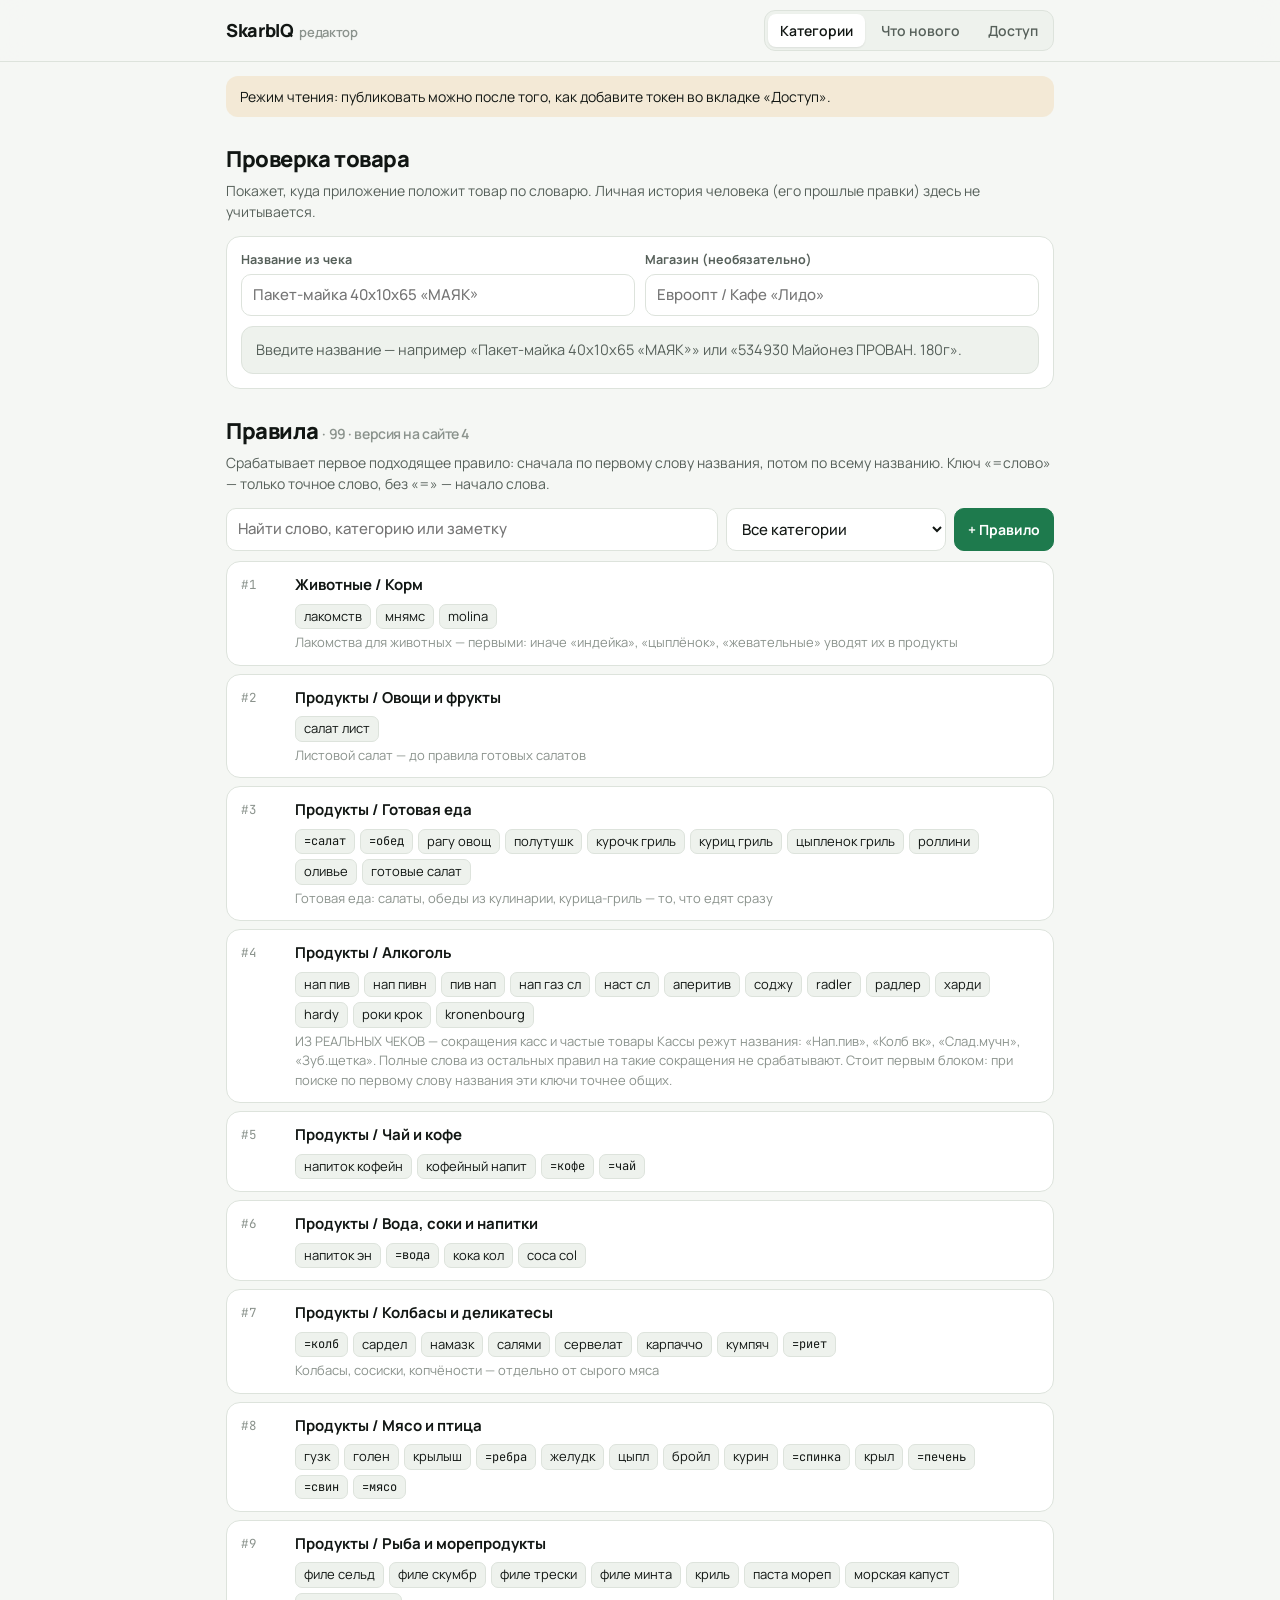
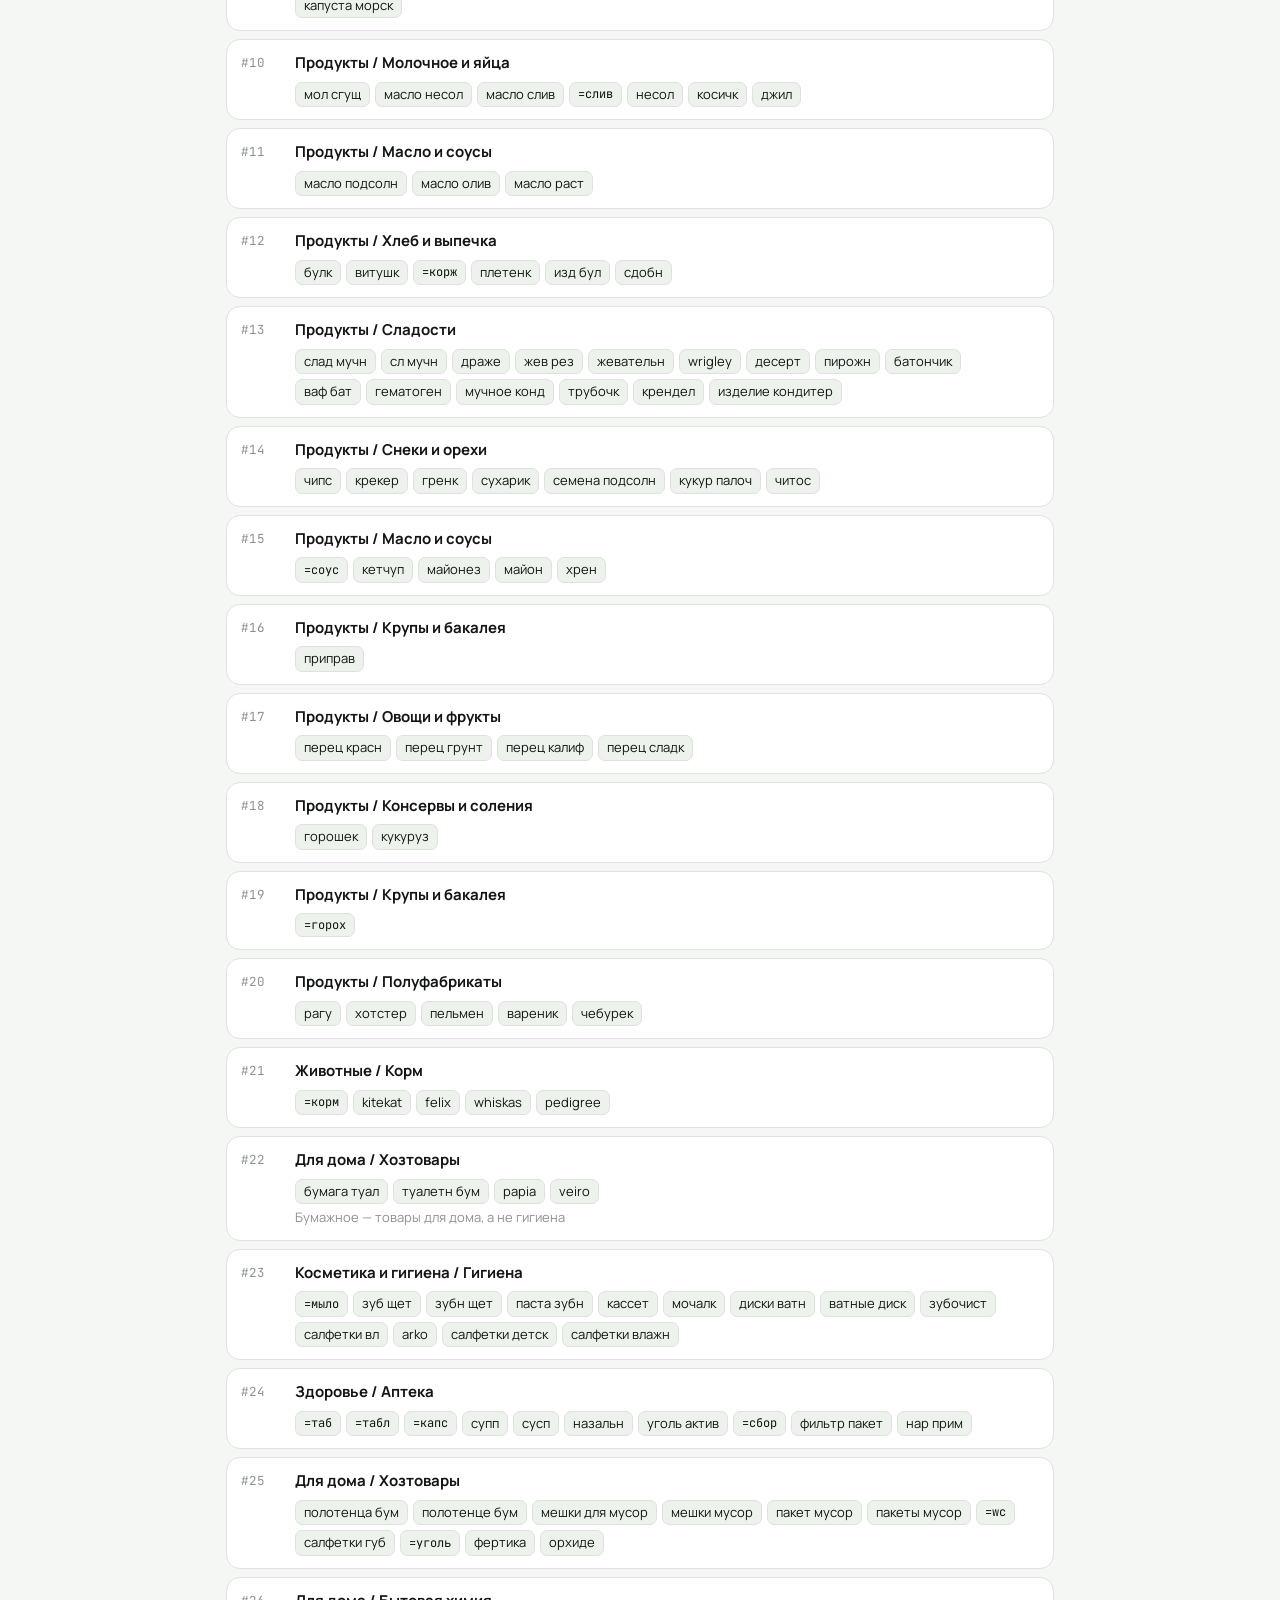
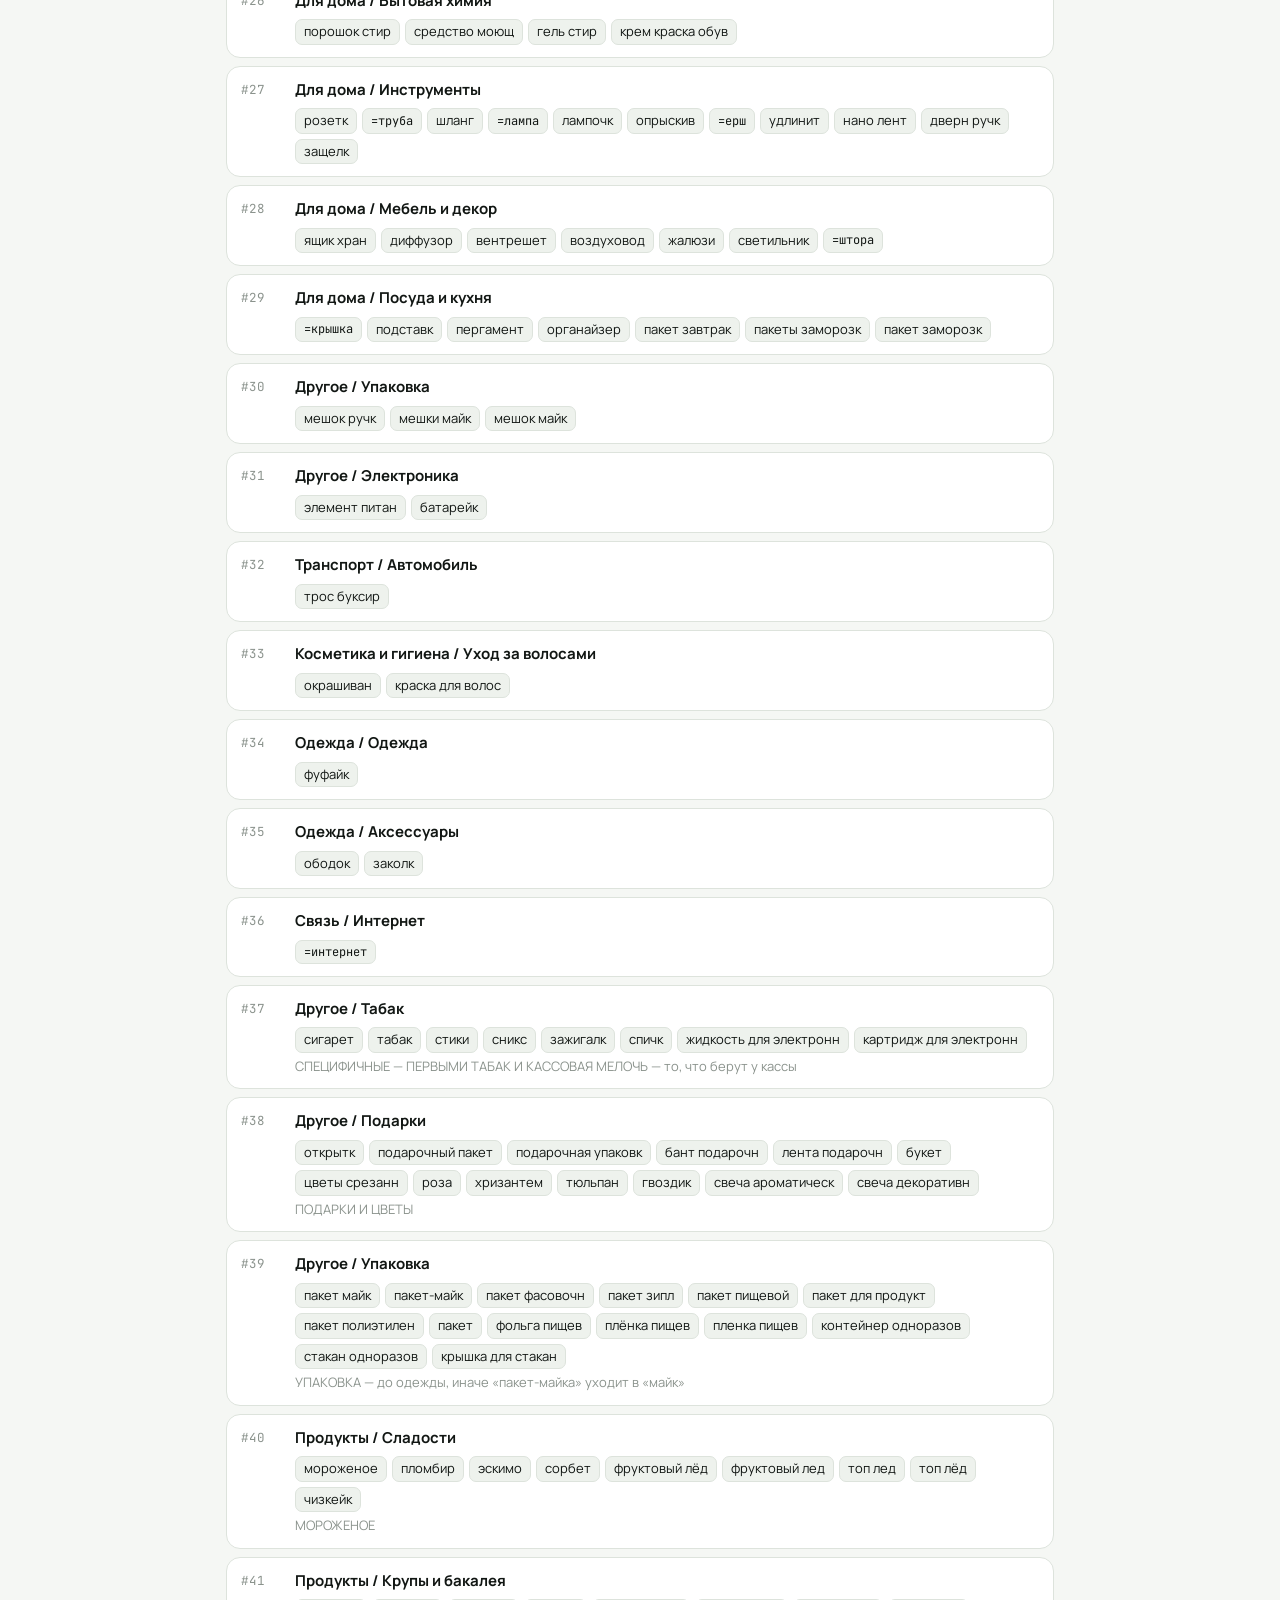
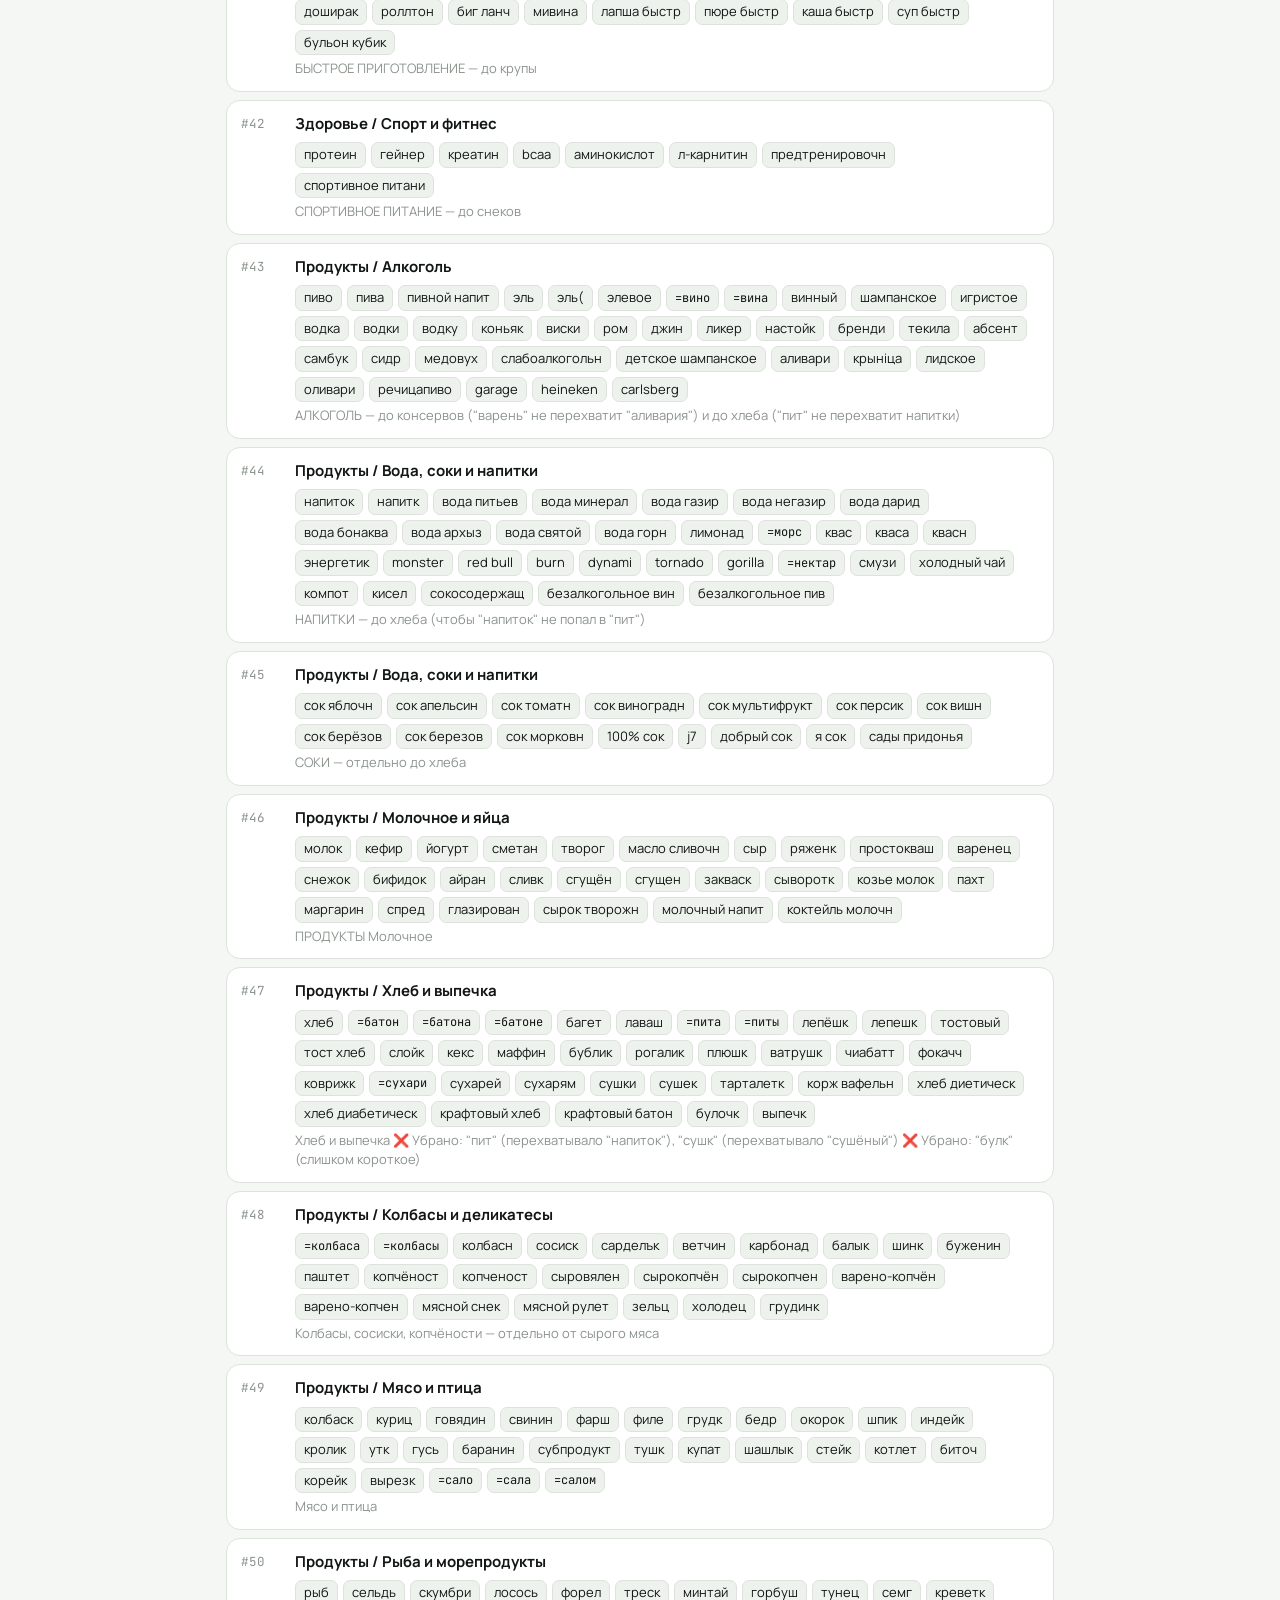
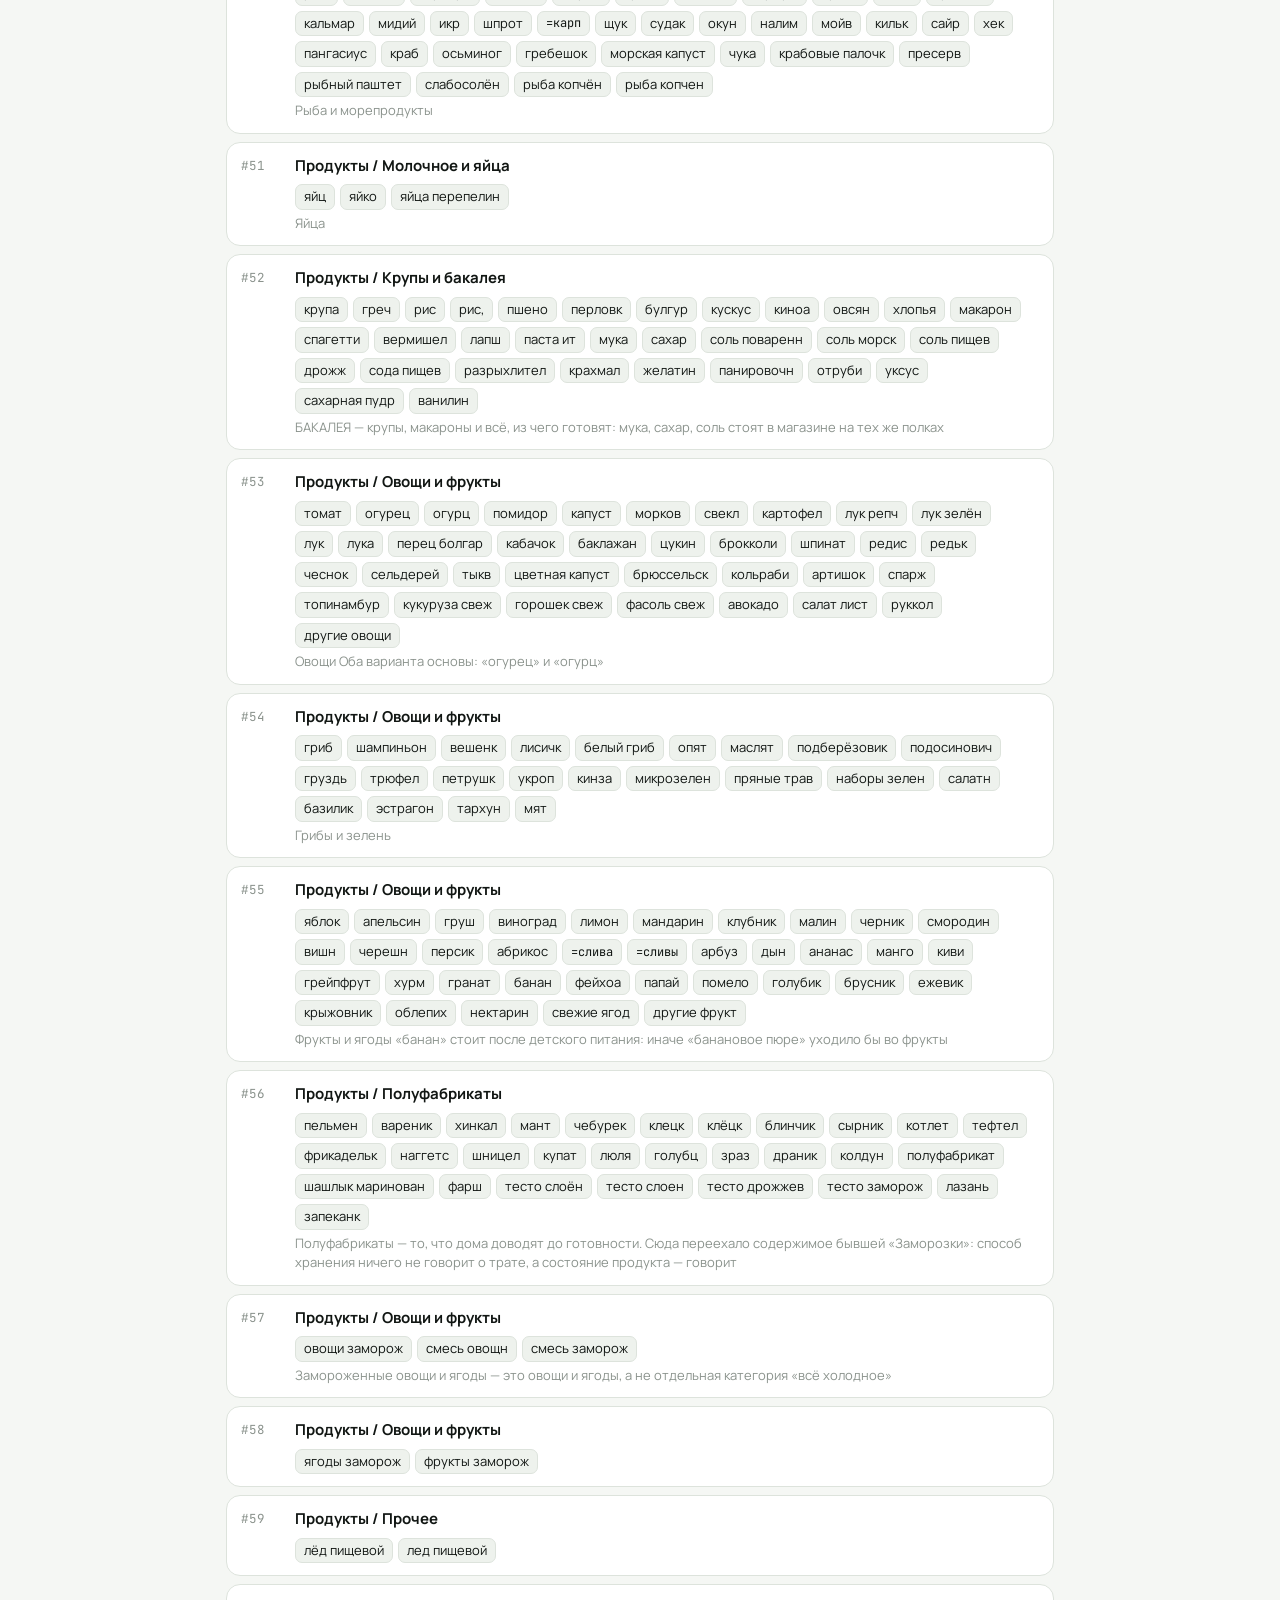
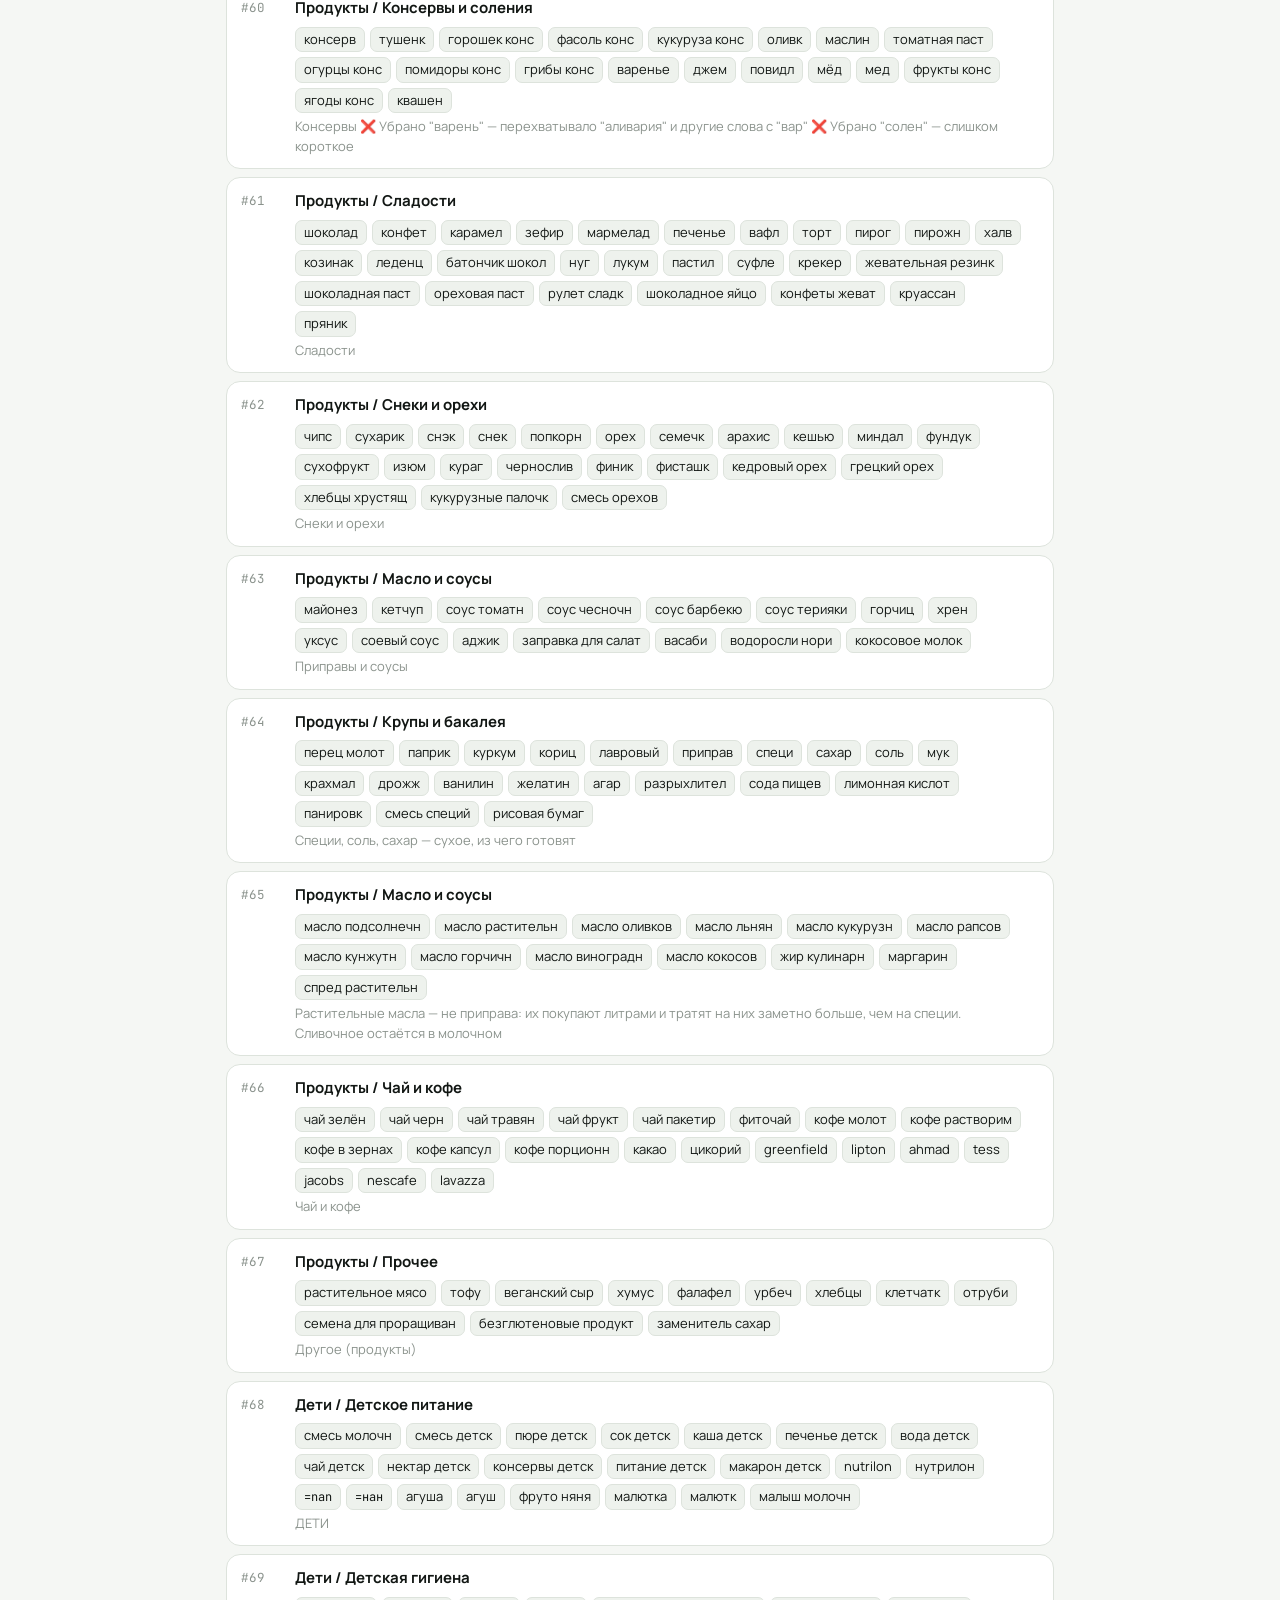
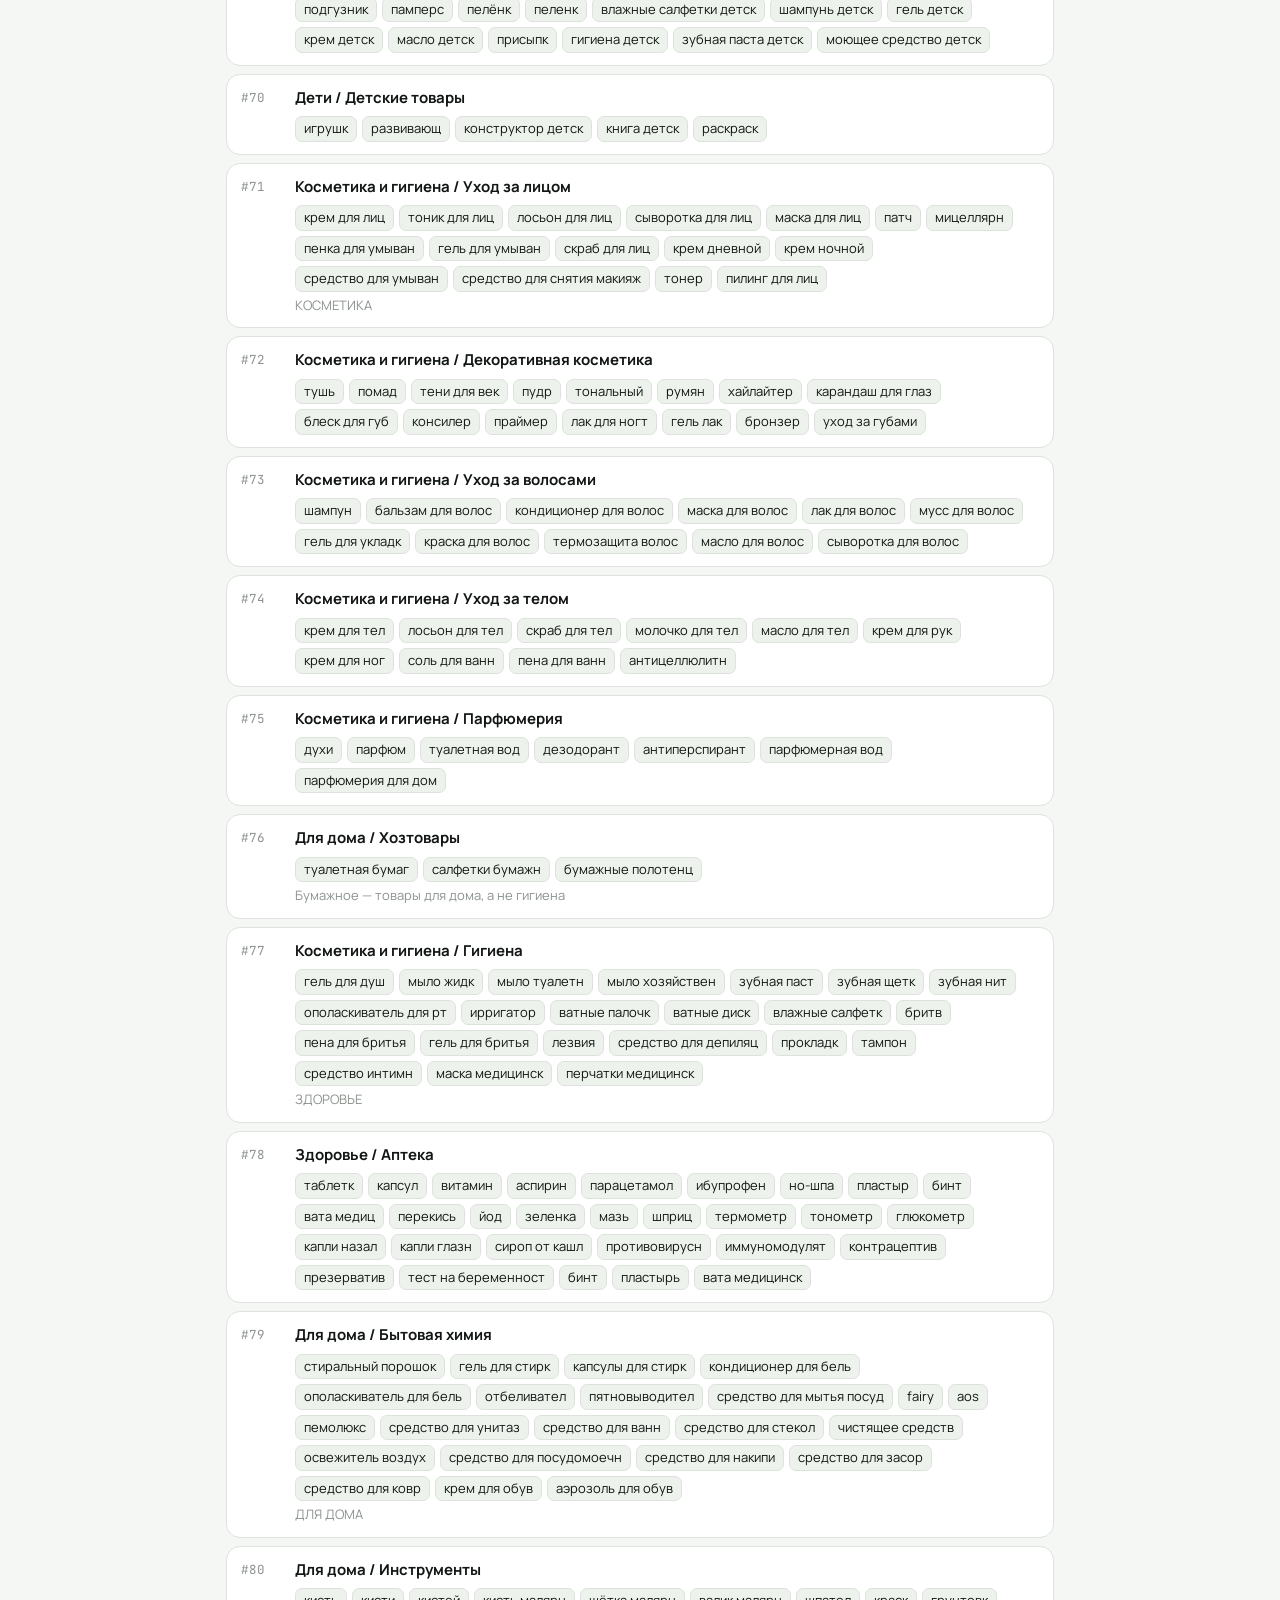
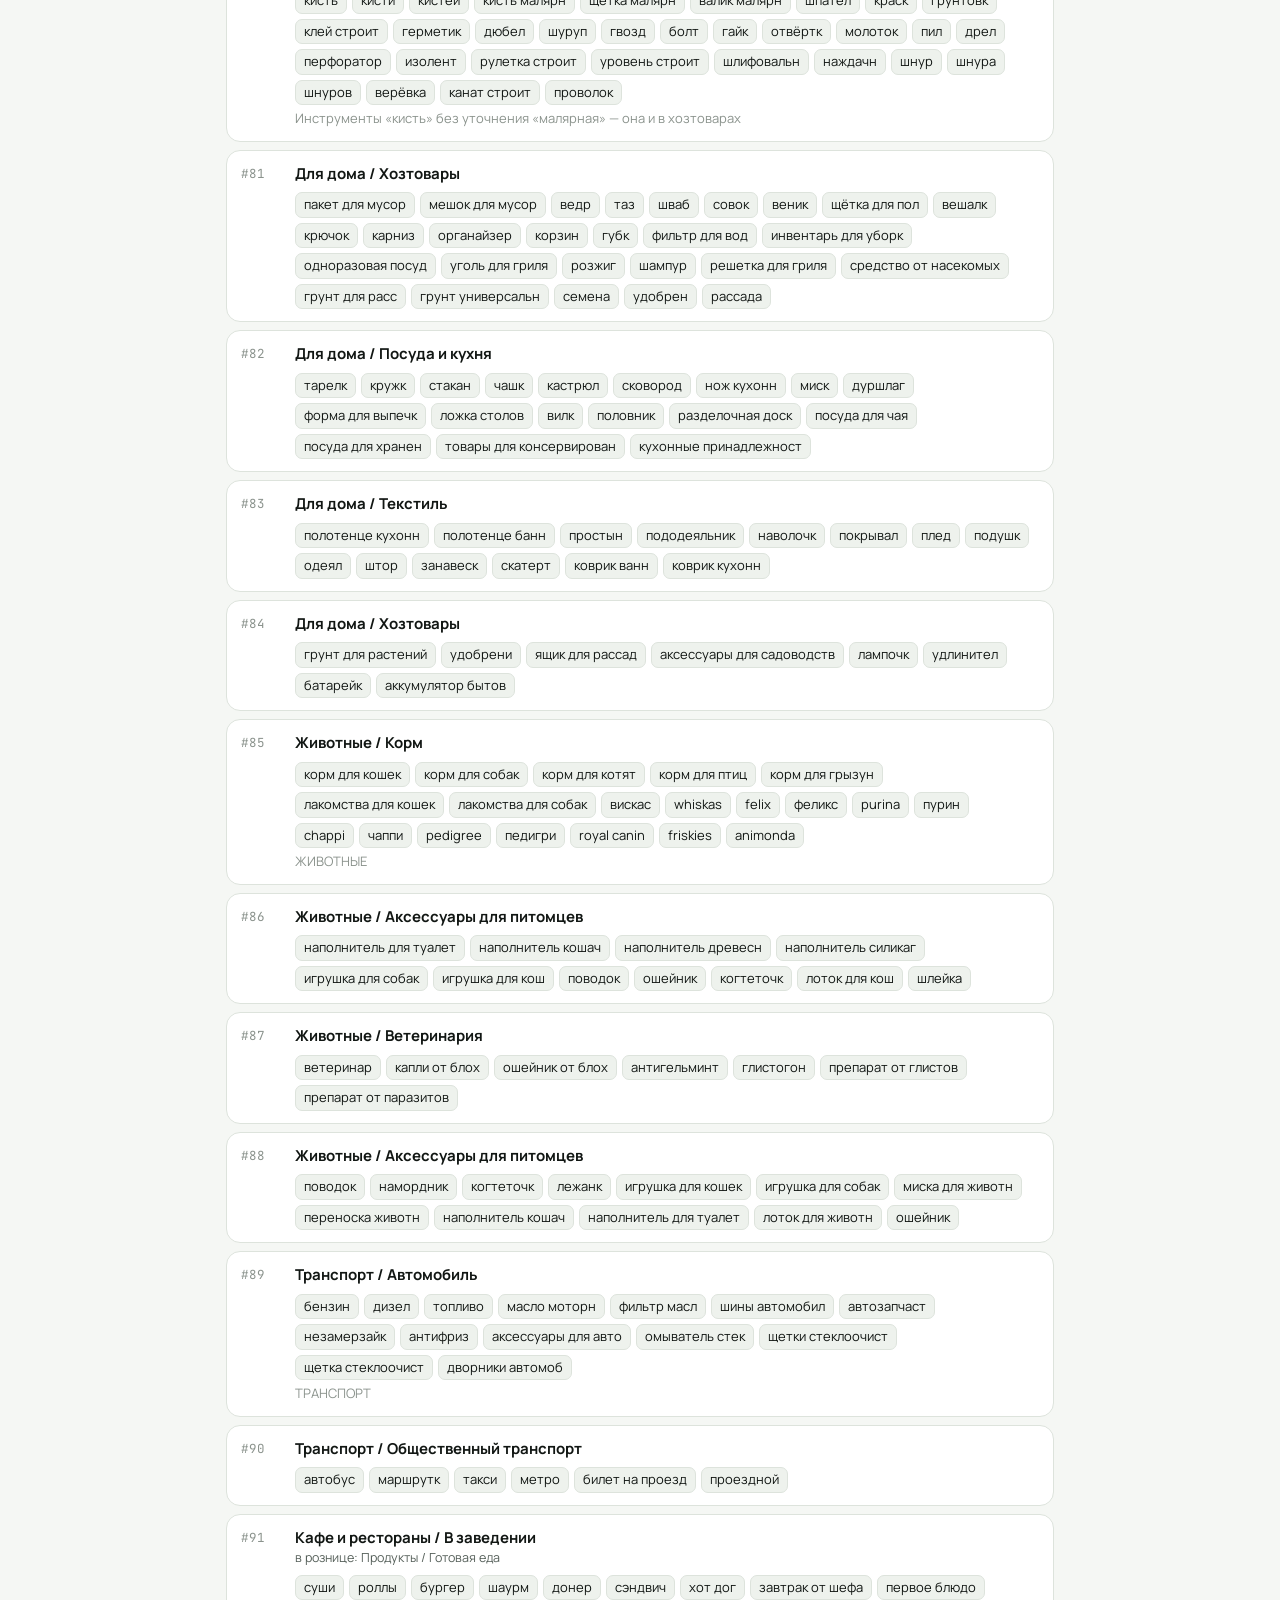
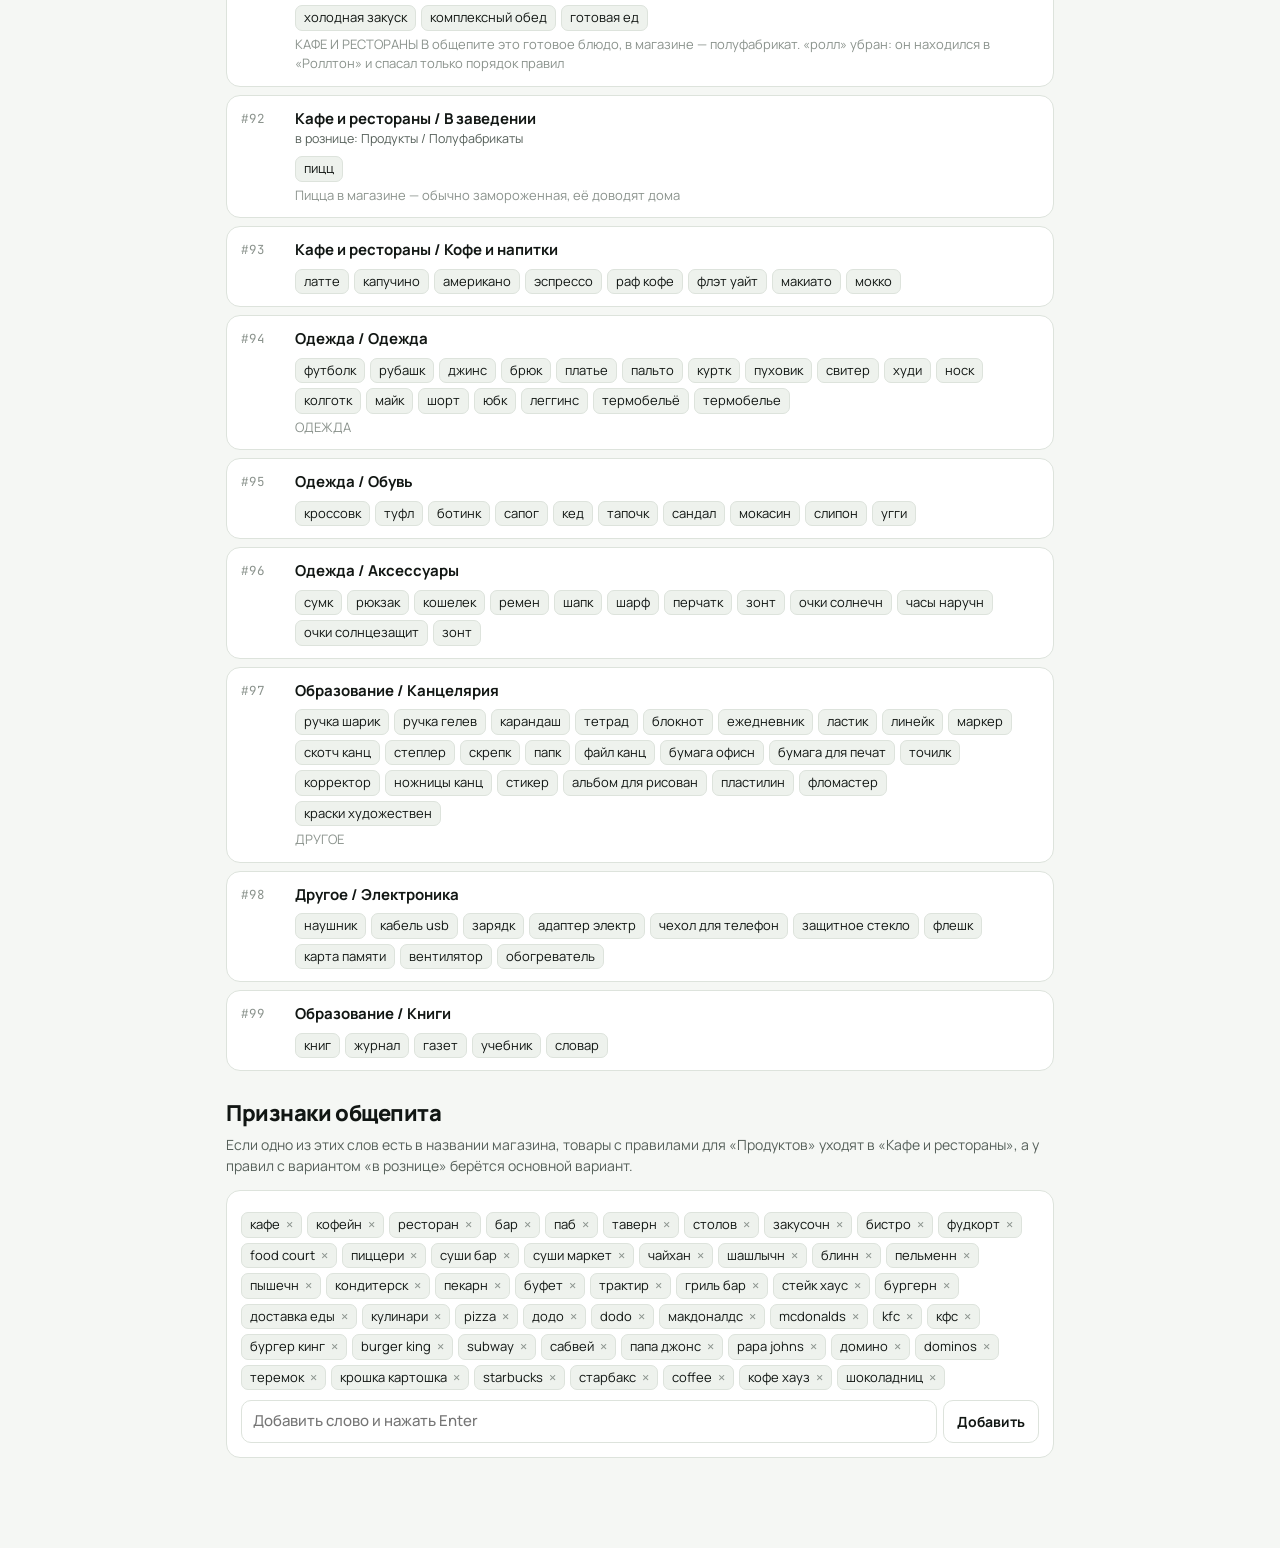
==== admin.html @ 821eadfb "Create admin.html" ====
<!DOCTYPE html>
<html lang="ru">
<head>
<meta charset="utf-8">
<meta name="viewport" content="width=device-width, initial-scale=1, viewport-fit=cover">
<meta name="robots" content="noindex, nofollow">
<title>SkarbIQ — редактор</title>
<link rel="icon" href="icon.png">
<link rel="preconnect" href="https://fonts.googleapis.com">
<link rel="stylesheet" href="https://fonts.googleapis.com/css2?family=Manrope:wght@400;500;600;700;800&family=JetBrains+Mono:wght@400;500&display=swap">
<style>
/* Редактор словаря категорий и «Что нового». Одна колонка, вкладки сверху, панель публикации снизу */
:root {
  --bg: #F5F7F4; --surface: #FFFFFF; --sunk: #EEF2ED; --line: #DDE3DC;
  --text: #111613; --muted: #56605A; --faint: #8B938D;
  --accent: #1E7A4D; --accent-soft: rgba(30,122,77,.10); --on-accent: #FFFFFF;
  --warn: #9A6206; --warn-soft: rgba(224,155,45,.15);
  --bad: #B3382B; --bad-soft: rgba(179,56,43,.10);
  --font: 'Manrope', system-ui, -apple-system, 'Segoe UI', sans-serif;
  --mono: 'JetBrains Mono', ui-monospace, 'SF Mono', Menlo, monospace;
  color-scheme: light;
}
@media (prefers-color-scheme: dark) {
  :root {
    --bg: #0C110E; --surface: #141B17; --sunk: #101612; --line: rgba(240,245,242,.10);
    --text: #EDF2EE; --muted: #A2ADA6; --faint: #77827B;
    --accent: #4FC98A; --accent-soft: rgba(79,201,138,.12); --on-accent: #07110B;
    --warn: #E8B04F; --warn-soft: rgba(232,176,79,.13);
    --bad: #F07A6C; --bad-soft: rgba(240,122,108,.12);
    color-scheme: dark;
  }
}
*, *::before, *::after { box-sizing: border-box; }
[hidden] { display: none !important; }
html { -webkit-text-size-adjust: 100%; }
body { margin: 0; background: var(--bg); color: var(--text); font: 15px/1.5 var(--font); -webkit-font-smoothing: antialiased;
  padding-bottom: calc(90px + env(safe-area-inset-bottom, 0px)); }
.wrap { max-width: 860px; margin: 0 auto; padding-left: max(16px, env(safe-area-inset-left, 0px)); padding-right: max(16px, env(safe-area-inset-right, 0px)); }
button, input, select, textarea { font: inherit; color: inherit; }
button { cursor: pointer; }
:focus-visible { outline: 3px solid var(--accent-soft); outline-offset: 1px; }

/* Шапка */
header.top { position: sticky; top: 0; z-index: 20; background: color-mix(in srgb, var(--bg) 90%, transparent);
  -webkit-backdrop-filter: blur(12px); backdrop-filter: blur(12px); border-bottom: 1px solid var(--line);
  padding-top: env(safe-area-inset-top, 0px); }
.top-in { display: flex; align-items: center; gap: 12px; padding-block: 10px; flex-wrap: wrap; }
.brand { font-weight: 800; font-size: 18px; letter-spacing: -.02em; margin-right: auto; }
.brand small { font-weight: 600; color: var(--faint); font-size: 13px; margin-left: 6px; }
.tabs { display: flex; gap: 4px; background: var(--sunk); border: 1px solid var(--line); border-radius: 11px; padding: 3px; }
.tabs button { border: 0; background: none; padding: 6px 12px; border-radius: 8px; font-weight: 600; font-size: 14px; color: var(--muted); white-space: nowrap; }
.tabs button[aria-selected="true"] { background: var(--surface); color: var(--text); box-shadow: 0 1px 2px rgba(0,0,0,.08); }
.tabs .dot { display: inline-block; width: 7px; height: 7px; border-radius: 50%; background: var(--warn); margin-left: 6px; vertical-align: 1px; }

/* Общие блоки */
.banner { margin: 14px 0 0; padding: 10px 14px; border-radius: 12px; font-size: 14px; background: var(--warn-soft); }
.banner.ok { background: var(--accent-soft); }
.banner.bad { background: var(--bad-soft); }
h2 { font-size: 22px; letter-spacing: -.02em; margin: 26px 0 4px; font-weight: 800; }
h3 { font-size: 16px; margin: 0; font-weight: 700; }
.sub { color: var(--muted); margin: 0 0 14px; font-size: 14px; }
.card { background: var(--surface); border: 1px solid var(--line); border-radius: 14px; padding: 14px; }
.row { display: flex; gap: 10px; flex-wrap: wrap; align-items: center; }
.grow { flex: 1 1 200px; min-width: 0; }
label.f { display: flex; flex-direction: column; gap: 4px; font-size: 12.5px; font-weight: 700; color: var(--muted); flex: 1 1 180px; min-width: 0; }
input[type=text], input[type=number], input[type=password], input[type=search], select, textarea {
  width: 100%; background: var(--surface); border: 1px solid var(--line); border-radius: 10px; padding: 9px 11px; font-size: 15px; font-weight: 500; }
textarea { resize: vertical; min-height: 64px; line-height: 1.45; }
input:focus, select:focus, textarea:focus { border-color: var(--accent); outline: none; }
.btn { border: 1px solid var(--line); background: var(--surface); border-radius: 10px; padding: 8px 13px; font-weight: 700; font-size: 14px; white-space: nowrap; }
.btn:hover { border-color: var(--accent); }
.btn.primary { background: var(--accent); color: var(--on-accent); border-color: var(--accent); }
.btn.danger { color: var(--bad); }
.btn.danger.armed { background: var(--bad); color: #fff; border-color: var(--bad); }
.btn.small { padding: 5px 9px; font-size: 13px; border-radius: 8px; }
.btn:disabled { opacity: .45; cursor: default; }
.muted { color: var(--muted); }
.faint { color: var(--faint); }
.mono { font-family: var(--mono); font-size: 13px; }
.count { font-family: var(--mono); font-size: 11.5px; color: var(--faint); font-weight: 500; }
.count.over { color: var(--bad); font-weight: 600; }

/* Проверка товара */
.tester { display: grid; gap: 10px; }
.result { border-radius: 12px; padding: 12px 14px; background: var(--sunk); border: 1px solid var(--line); font-size: 14.5px; }
.result .path { font-size: 18px; font-weight: 800; letter-spacing: -.01em; }
.result .why { color: var(--muted); margin-top: 4px; }
.result.fallback .path { color: var(--bad); }
.tokens { display: flex; flex-wrap: wrap; gap: 4px; margin-top: 8px; }
.tok { font-family: var(--mono); font-size: 12px; padding: 1px 6px; border-radius: 5px; background: var(--surface); border: 1px solid var(--line); }
.tok.hit { border-color: var(--accent); color: var(--accent); }

/* Правила */
.toolbar { display: flex; gap: 8px; flex-wrap: wrap; margin: 14px 0 10px; }
.toolbar input { flex: 1 1 220px; min-width: 0; }
.toolbar select { flex: 0 1 220px; min-width: 0; width: auto; }
.rules { display: grid; gap: 8px; }
.rule { background: var(--surface); border: 1px solid var(--line); border-radius: 14px; }
.rule.changed { border-color: color-mix(in srgb, var(--warn) 60%, var(--line)); }
.rule.new { border-color: var(--accent); }
.rule.hl { box-shadow: 0 0 0 3px var(--accent-soft); border-color: var(--accent); }
.rule-head { display: grid; grid-template-columns: 44px minmax(0,1fr) auto; gap: 10px; align-items: start; padding: 12px 14px; cursor: pointer; }
.idx { font-family: var(--mono); font-size: 12.5px; color: var(--faint); padding-top: 2px; }
.rule-path { font-weight: 700; }
.rule-retail { font-size: 12.5px; color: var(--muted); }
.rule-note { font-size: 13px; color: var(--faint); margin-top: 4px; }
.chips { display: flex; flex-wrap: wrap; gap: 5px; margin-top: 7px; }
.chip { display: inline-flex; align-items: center; gap: 4px; font-size: 13px; padding: 2px 8px; border-radius: 7px; background: var(--sunk); border: 1px solid var(--line); max-width: 100%; overflow-wrap: anywhere; }
.chip.eq { font-family: var(--mono); font-size: 12px; }
.chip.added { border-color: var(--accent); color: var(--accent); }
.chip button { border: 0; background: none; padding: 0 0 0 2px; color: var(--faint); font-size: 15px; line-height: 1; }
.chip button:hover { color: var(--bad); }
.tag-ch { font-size: 11px; font-weight: 800; letter-spacing: .04em; text-transform: uppercase; padding: 2px 6px; border-radius: 5px; background: var(--warn-soft); color: var(--warn); }
.tag-ch.new { background: var(--accent-soft); color: var(--accent); }
.editor { border-top: 1px solid var(--line); padding: 14px; display: grid; gap: 12px; }
.kw-add { display: flex; gap: 6px; }
.kw-add input { flex: 1; min-width: 0; }
.warns { display: grid; gap: 4px; }
.warn-line { font-size: 13px; color: var(--warn); }
.bad-line { font-size: 13px; color: var(--bad); }
.check { display: inline-flex; gap: 8px; align-items: center; font-weight: 600; font-size: 14px; }
.check input { width: 18px; height: 18px; accent-color: var(--accent); }
.moves { display: flex; gap: 6px; flex-wrap: wrap; align-items: center; }
.moves input { width: 76px; }
.empty { padding: 26px; text-align: center; color: var(--faint); }

/* Что нового */
.wn-grid { display: grid; grid-template-columns: minmax(0,1fr) 320px; gap: 18px; align-items: start; }
@media (max-width: 760px) { .wn-grid { grid-template-columns: minmax(0,1fr); } }
.items { display: grid; gap: 10px; }
.item { display: grid; gap: 10px; }
.item-head { display: flex; justify-content: space-between; align-items: center; gap: 8px; }
.swatches { display: flex; gap: 6px; flex-wrap: wrap; align-items: center; }
.sw { width: 28px; height: 28px; border-radius: 8px; border: 2px solid transparent; padding: 0; }
.sw[aria-pressed="true"] { border-color: var(--text); }
.swatches input { width: 104px; }
.phone { position: sticky; top: 80px; border: 1px solid var(--line); border-radius: 30px; background: var(--surface); padding: 22px 16px 16px; box-shadow: 0 10px 30px rgba(0,0,0,.08); }
.phone .ver { text-align: center; font-size: 11px; font-weight: 800; letter-spacing: .1em; color: var(--accent); }
.phone .ttl { text-align: center; font-size: 26px; font-weight: 800; letter-spacing: -.02em; margin: 2px 0 18px; }
.p-item { display: grid; grid-template-columns: 40px minmax(0,1fr); gap: 12px; margin-bottom: 16px; }
.p-icon { width: 40px; height: 40px; border-radius: 11px; display: grid; place-items: center; }
.p-icon span { width: 14px; height: 14px; border-radius: 4px; }
.p-item b { display: block; font-size: 15px; line-height: 1.3; }
.p-item p { margin: 3px 0 0; font-size: 13px; color: var(--muted); line-height: 1.4; overflow-wrap: anywhere; }
.p-item .p-act { font-size: 13px; font-weight: 700; color: var(--accent); margin-top: 4px; }
.p-btn { background: var(--accent); color: var(--on-accent); text-align: center; font-weight: 700; border-radius: 13px; padding: 13px; margin-top: 8px; }
.p-link { text-align: center; font-size: 13px; font-weight: 700; color: var(--accent); padding: 10px 0 0; }

/* Панель публикации */
.dock { position: fixed; left: 0; right: 0; bottom: 0; z-index: 30; background: var(--surface); border-top: 1px solid var(--line);
  padding-bottom: env(safe-area-inset-bottom, 0px); box-shadow: 0 -6px 20px rgba(0,0,0,.06); }
.dock-in { display: flex; gap: 10px; align-items: center; padding-block: 10px; flex-wrap: wrap; }
.dock-text { flex: 1 1 200px; min-width: 0; font-size: 14px; }
.dock-text b { font-weight: 800; }

/* Окно публикации */
.sheet-bg { position: fixed; inset: 0; z-index: 40; background: rgba(0,0,0,.35); display: grid; place-items: end center; padding: 16px; padding-bottom: max(16px, env(safe-area-inset-bottom, 0px)); }
.sheet { width: 100%; max-width: 620px; max-height: 85vh; overflow: auto; background: var(--surface); border-radius: 18px; padding: 18px; border: 1px solid var(--line); }
.sheet h3 { font-size: 19px; margin-bottom: 8px; }
.diff { margin: 10px 0 14px; padding: 0; list-style: none; display: grid; gap: 6px; font-size: 14px; }
.diff li { padding: 7px 10px; border-radius: 9px; background: var(--sunk); overflow-wrap: anywhere; }
.diff .plus { color: var(--accent); font-weight: 700; }
.diff .minus { color: var(--bad); font-weight: 700; }

.help ol { padding-left: 20px; margin: 6px 0; }
.help li { margin-bottom: 5px; }
a { color: var(--accent); overflow-wrap: anywhere; }
@media (prefers-reduced-motion: reduce) { * { transition: none !important; } }
</style>
</head>
<body>

<header class="top">
  <div class="wrap top-in">
    <div class="brand">SkarbIQ<small>редактор</small></div>
    <div class="tabs" role="tablist">
      <button role="tab" data-tab="rules" aria-selected="true">Категории<span class="dot" id="dotRules" hidden></span></button>
      <button role="tab" data-tab="wn" aria-selected="false">Что нового<span class="dot" id="dotWn" hidden></span></button>
      <button role="tab" data-tab="access" aria-selected="false">Доступ</button>
    </div>
  </div>
</header>

<main class="wrap">
  <div id="status"></div>

  <!-- Категории -->
  <section id="tab-rules">
    <h2>Проверка товара</h2>
    <p class="sub">Покажет, куда приложение положит товар по словарю. Личная история человека (его прошлые правки) здесь не учитывается.</p>
    <div class="card tester">
      <div class="row">
        <label class="f grow">Название из чека<input type="text" id="tProduct" placeholder="Пакет-майка 40x10x65 «МАЯК»" autocomplete="off"></label>
        <label class="f grow">Магазин (необязательно)<input type="text" id="tStore" placeholder="Евроопт / Кафе «Лидо»" autocomplete="off"></label>
      </div>
      <div id="tResult"></div>
    </div>

    <h2>Правила <span class="faint" id="rulesMeta" style="font-size:14px;font-weight:600"></span></h2>
    <p class="sub">Срабатывает первое подходящее правило: сначала по первому слову названия, потом по всему названию. Ключ «=слово» — только точное слово, без «=» — начало слова.</p>
    <div class="toolbar">
      <input type="search" id="rSearch" placeholder="Найти слово, категорию или заметку">
      <select id="rCat"><option value="">Все категории</option></select>
      <button class="btn primary" id="rAdd" type="button">+ Правило</button>
    </div>
    <div class="rules" id="rulesList"></div>

    <h2>Признаки общепита</h2>
    <p class="sub">Если одно из этих слов есть в названии магазина, товары с правилами для «Продуктов» уходят в «Кафе и рестораны», а у правил с вариантом «в рознице» берётся основной вариант.</p>
    <div class="card">
      <div class="chips" id="catChips"></div>
      <div class="kw-add" style="margin-top:10px">
        <input type="text" id="catInput" placeholder="Добавить слово и нажать Enter">
        <button class="btn" id="catAdd" type="button">Добавить</button>
      </div>
    </div>
  </section>

  <!-- Что нового -->
  <section id="tab-wn" hidden>
    <div class="wn-grid">
      <div>
        <h2>Выпуск</h2>
        <p class="sub">Лист показывается один раз на каждый новый идентификатор. Поправили опечатку — оставьте прежний. Хотите, чтобы все увидели снова, — «Новый выпуск».</p>
        <div class="card" style="display:grid;gap:12px">
          <div class="row">
            <label class="f grow">Идентификатор<input type="text" id="wId" class="mono"></label>
            <button class="btn" id="wNewId" type="button" style="align-self:flex-end">Новый выпуск</button>
          </div>
          <div class="row">
            <label class="f grow">Строка над заголовком <span class="count" id="wTitleCount"></span><input type="text" id="wTitle" placeholder="Версия 1.4"></label>
            <label class="f" style="flex:0 1 150px">С какой сборки<input type="number" id="wBuild" min="0" step="1"></label>
          </div>
          <div id="wIdWarn"></div>
        </div>

        <h2>Пункты</h2>
        <p class="sub">2–4 пункта читаются лучше всего.</p>
        <div class="items" id="wItems"></div>
        <button class="btn" id="wAddItem" type="button" style="margin-top:10px">+ Пункт</button>
      </div>
      <div>
        <h2>Так увидят</h2>
        <p class="sub">Иконка в приложении будет настоящая — здесь только цвет.</p>
        <div class="phone" id="wPreview"></div>
      </div>
    </div>
  </section>

  <!-- Доступ -->
  <section id="tab-access" hidden>
    <h2>Доступ к публикации</h2>
    <p class="sub">Читать файлы можно без токена. Чтобы публиковать, нужен токен GitHub с правом записи только в этот репозиторий. Он хранится только в этом браузере.</p>
    <div class="card" style="display:grid;gap:12px">
      <label class="f">Токен GitHub<input type="password" id="token" placeholder="github_pat_…" autocomplete="off"></label>
      <div class="row">
        <button class="btn primary" id="tokenSave" type="button">Сохранить и проверить</button>
        <button class="btn danger" id="tokenForget" type="button">Забыть токен</button>
      </div>
      <div id="tokenState"></div>
    </div>
    <div class="card help" style="margin-top:12px">
      <h3>Как получить токен (один раз)</h3>
      <ol>
        <li>Откройте <a href="https://github.com/settings/personal-access-tokens/new" target="_blank" rel="noopener">github.com/settings/personal-access-tokens/new</a>.</li>
        <li><b>Token name</b>: SkarbIQ editor. <b>Expiration</b>: 1 год.</li>
        <li><b>Repository access</b>: Only select repositories → <b>diman9999/skarbiq</b>.</li>
        <li><b>Permissions → Repository permissions → Contents</b>: Read and write. Остальное не трогайте.</li>
        <li><b>Generate token</b>, скопируйте и вставьте сюда. На каждом устройстве — один раз.</li>
      </ol>
      <p class="muted" style="margin:6px 0 0">Если токен утечёт, им можно только менять файлы этого сайта. Отозвать его — там же, в настройках GitHub.</p>
    </div>
  </section>
</main>

<div class="dock" id="dock" hidden>
  <div class="wrap dock-in">
    <div class="dock-text" id="dockText"></div>
    <button class="btn" id="dockUndo" type="button">Отменить всё</button>
    <button class="btn primary" id="dockPublish" type="button">Опубликовать</button>
  </div>
</div>

<div class="sheet-bg" id="sheet" hidden>
  <div class="sheet" role="dialog" aria-modal="true" aria-labelledby="sheetTitle">
    <h3 id="sheetTitle">Опубликовать</h3>
    <div id="sheetBody"></div>
    <div class="row" style="justify-content:flex-end;margin-top:6px">
      <button class="btn" id="sheetCancel" type="button">Назад</button>
      <button class="btn primary" id="sheetGo" type="button">Опубликовать</button>
    </div>
  </div>
</div>

<script>
(function () {
'use strict';

// ---------- Настройки ----------
const OWNER = 'diman9999', REPO = 'skarbiq', BRANCH = 'main';
const RULES_PATH = 'category-rules-t2.json';
const WN_PATH = 'whats-new.json';
const TAXONOMY_VERSION = 2;

// Набор категорий 2 — как в DefaultCategories.swift
const TAXONOMY = {"Продукты":["Молочное и яйца","Мясо и птица","Колбасы и деликатесы","Рыба и морепродукты","Хлеб и выпечка","Овощи и фрукты","Крупы и бакалея","Полуфабрикаты","Готовая еда","Консервы и соления","Сладости","Снеки и орехи","Масло и соусы","Вода, соки и напитки","Чай и кофе","Алкоголь","Прочее"],"Транспорт":["Автомобиль","Общественный транспорт","Такси","Парковка","Топливо"],"Кафе и рестораны":["В заведении","Кофе и напитки","Фастфуд","Доставка еды"],"Здоровье":["Аптека","Медицинские услуги","Спорт и фитнес"],"Косметика и гигиена":["Гигиена","Уход за лицом","Уход за телом","Уход за волосами","Декоративная косметика","Парфюмерия"],"Одежда":["Одежда","Обувь","Аксессуары"],"Для дома":["Бытовая химия","Посуда и кухня","Текстиль","Хозтовары","Инструменты","Мебель и декор"],"Животные":["Корм","Ветеринария","Аксессуары для питомцев"],"Дети":["Детское питание","Детская гигиена","Детские товары"],"Развлечения":["Кино и театр","Игры","Спорт","Книги и музыка","Путешествия"],"Связь":["Мобильная связь","Интернет","ТВ"],"Коммунальные":["Электричество","Вода","Газ","Отопление"],"Образование":["Курсы","Книги","Канцелярия","Школа и университет"],"Маркетплейсы":["Ozon","Wildberries","AliExpress","Другие"],"Другое":["Упаковка","Электроника","Табак","Подарки","Прочее"]};

// Для «Что нового» — то, что знает приложение
const HINTS = [
  ['firstScan','Первый скан'], ['swipeReceipt','Смахнуть чек'], ['itemCategory','Категория товара'],
  ['priceHistory','История цены'], ['searchItems','Поиск по товарам'], ['checksLeft','Мало проверок'],
  ['queue','Чек в очереди'], ['unclassified','Неразобранное'], ['recurringSuggestion','Сделать регулярным'],
  ['categoryLimit','Лимит на категорию'], ['widget','Виджет']
];
const TABS = [['0','Главная'],['1','Аналитика'],['2','История'],['3','Категории'],['4','Настройки']];
const SCREENS = [['recurring','Регулярные платежи'],['income','Доход в месяц'],['limits','Лимиты категорий'],['subcategoryLimits','Лимиты подкатегорий'],['data','Данные'],['widget','Как поставить виджет']];
const PALETTE = ['#E0B12D','#2E9E5B','#E07B2D','#2F80ED','#8E5BD9','#E5484D','#14A3B8','#8A8F98'];
const ICONS = ['lightbulb.fill','sparkles','star.fill','gift.fill','bolt.fill','chart.line.uptrend.xyaxis','chart.bar.fill','chart.pie.fill','cart.fill','bag.fill','qrcode.viewfinder','tag.fill','magnifyingglass','calendar.badge.clock','banknote.fill','target','bell.fill','square.grid.2x2.fill','tray.full.fill','arrow.up.right','checkmark.seal.fill','wand.and.stars','externaldrive.fill','hand.draw.fill','wrench.and.screwdriver.fill','list.bullet.rectangle','storefront.fill','fork.knife'];

// ---------- Мелочи ----------
const $ = (s, r) => (r || document).querySelector(s);
const esc = s => String(s == null ? '' : s).replace(/[&<>"']/g, c => ({'&':'&amp;','<':'&lt;','>':'&gt;','"':'&quot;',"'":'&#39;'}[c]));
const len = s => Array.from(s || '').length;
const clone = o => JSON.parse(JSON.stringify(o));
const store = {
  get(k) { try { return localStorage.getItem(k); } catch (e) { return null; } },
  set(k, v) { try { localStorage.setItem(k, v); } catch (e) {} },
  del(k) { try { localStorage.removeItem(k); } catch (e) {} }
};

// ---------- Нормализация и сопоставление — как ProductNameNormalizer.swift ----------
const SEPARATORS = new Set(Array.from(' \t\n"\'«»“”„‘’()[]{}<>/\\|-–—_,;:.!?*+=&#№~`^%@'));
const NOISE = new Set(['г','гр','кг','мг','мл','л','шт','уп','пак','пач','мкм','мм','см','м','%','ж','б','пэт','пнд','тм','в','с','и','на','для','из','по','от','до']);

function tokens(name) {
  const s = String(name).toLowerCase().replace(/ё/g, 'е');
  const out = []; let cur = '';
  for (const ch of s) {
    if (SEPARATORS.has(ch)) { out.push(cur); cur = ''; } else cur += ch;
  }
  out.push(cur);
  return out
    .map(t => t.replace(/\p{N}/gu, ''))
    .filter(t => t.length > 0 && len(t) > 1 && !NOISE.has(t));
}
function matchAt(keyword, keyTokens, toks, start) {
  const exact = keyword.startsWith('=') && keyTokens.length === 1;
  for (let i = 0; i < keyTokens.length; i++) {
    const w = toks[start + i], k = keyTokens[i];
    if (exact ? w !== k : !w.startsWith(k)) return false;
  }
  return true;
}
function matches(keyword, toks) {
  const kt = tokens(keyword);
  if (!kt.length || toks.length < kt.length) return false;
  for (let s = 0; s <= toks.length - kt.length; s++) if (matchAt(keyword, kt, toks, s)) return true;
  return false;
}
function matchesAtStart(keyword, toks) {
  const kt = tokens(keyword);
  if (!kt.length || toks.length < kt.length) return false;
  return matchAt(keyword, kt, toks, 0);
}
function venueOf(storeName, catering) {
  if (!storeName) return { kind: 'retail' };
  const t = tokens(storeName);
  if (!t.length) return { kind: 'retail' };
  for (const k of catering) if (matches(k, t)) return { kind: 'catering', keyword: k };
  return { kind: 'retail' };
}
// Как CategoryMatcher.match без истории пользователя. limit — смотреть только правила до этого номера
function matchProduct(product, storeName, doc, limit) {
  const rules = limit == null ? doc.rules : doc.rules.slice(0, limit);
  const venue = venueOf(storeName, doc.cateringKeywords);
  const toks = tokens(product);
  let hit = null;
  if (toks.length) {
    outer1: for (let i = 0; i < rules.length; i++)
      for (const k of rules[i].keywords) if (matchesAtStart(k, toks)) { hit = { i, k, pass: 'start' }; break outer1; }
    if (!hit) outer2: for (let i = 0; i < rules.length; i++)
      for (const k of rules[i].keywords) if (matches(k, toks)) { hit = { i, k, pass: 'any' }; break outer2; }
  }
  let cat, sub, how = [];
  if (hit) {
    const r = rules[hit.i];
    if (venue.kind === 'retail' && r.retail && r.retail.length === 2) { cat = r.retail[0]; sub = r.retail[1]; how.push('вариант «в рознице»'); }
    else { cat = r.category; sub = r.sub; }
  } else if (venue.kind === 'catering') { cat = 'Продукты'; sub = 'Прочее'; how.push('общепит, правила нет'); }
  else return { toks, venue, hit: null, cat: 'Другое', sub: 'Прочее', fallback: true, how };
  if (venue.kind === 'catering' && cat === 'Продукты') {
    const delivery = String(storeName || '').toLowerCase().includes('доставк');
    cat = 'Кафе и рестораны'; sub = delivery ? 'Доставка еды' : 'В заведении';
    how.push('общепит: еда → «Кафе и рестораны»');
  }
  return { toks, venue, hit, cat, sub, fallback: false, how };
}

// ---------- GitHub ----------
const tokenKey = 'skarbiq-admin-token';
let token = store.get(tokenKey) || '';

function b64decode(b64) {
  const bin = atob(b64.replace(/\s/g, ''));
  const bytes = new Uint8Array(bin.length);
  for (let i = 0; i < bin.length; i++) bytes[i] = bin.charCodeAt(i);
  return new TextDecoder().decode(bytes);
}
function b64encode(str) {
  const bytes = new TextEncoder().encode(str);
  let bin = '';
  for (let i = 0; i < bytes.length; i += 0x8000) bin += String.fromCharCode.apply(null, bytes.subarray(i, i + 0x8000));
  return btoa(bin);
}
async function gh(path, opts) {
  const res = await fetch('https://api.github.com/repos/' + OWNER + '/' + REPO + path, Object.assign({
    headers: Object.assign({ 'Accept': 'application/vnd.github+json', 'X-GitHub-Api-Version': '2022-11-28' },
      token ? { 'Authorization': 'Bearer ' + token } : {})
  }, opts || {}));
  if (!res.ok) {
    let msg = ''; try { msg = (await res.json()).message || ''; } catch (e) {}
    const err = new Error(msg || ('HTTP ' + res.status)); err.status = res.status; throw err;
  }
  return res.json();
}
async function loadFile(path) {
  if (token) {
    const j = await gh('/contents/' + path + '?ref=' + BRANCH + '&t=' + Date.now(), { cache: 'no-store' });
    return { text: b64decode(j.content), sha: j.sha };
  }
  // Без токена — с самого сайта (только чтение)
  const res = await fetch(path + '?t=' + Date.now(), { cache: 'no-store' });
  if (!res.ok) throw new Error('HTTP ' + res.status);
  return { text: await res.text(), sha: null };
}
async function saveFile(path, text, sha, message) {
  const body = { message, content: b64encode(text), branch: BRANCH };
  if (sha) body.sha = sha;
  const j = await gh('/contents/' + path, { method: 'PUT', headers: {
    'Accept': 'application/vnd.github+json', 'Authorization': 'Bearer ' + token, 'Content-Type': 'application/json'
  }, body: JSON.stringify(body) });
  return j.content.sha;
}

// ---------- Форматирование JSON — в стиле файлов на сайте ----------
function strList(arr, indent, width) {
  const lines = []; let line = '';
  arr.forEach((s, i) => {
    const piece = JSON.stringify(s) + (i < arr.length - 1 ? ',' : '');
    if (line && len(indent + line + ' ' + piece) > width) { lines.push(indent + line); line = piece; }
    else line = line ? line + ' ' + piece : piece;
  });
  if (line) lines.push(indent + line);
  return lines.join('\n');
}
function serializeRules(doc) {
  const out = ['{'];
  out.push('  "version": ' + doc.version + ',');
  out.push('  "taxonomy": ' + doc.taxonomy + ',');
  if (doc.description != null) out.push('  "description": ' + JSON.stringify(doc.description) + ',');
  out.push('  "rules": [');
  doc.rules.forEach((r, i) => {
    const f = [];
    if (r.note) f.push('      "note": ' + JSON.stringify(r.note));
    f.push('      "keywords": [\n' + strList(r.keywords, '        ', 88) + '\n      ]');
    f.push('      "category": ' + JSON.stringify(r.category));
    f.push('      "sub": ' + JSON.stringify(r.sub));
    if (r.retail && r.retail.length === 2) f.push('      "retail": [' + JSON.stringify(r.retail[0]) + ', ' + JSON.stringify(r.retail[1]) + ']');
    out.push('    {\n' + f.join(',\n') + '\n    }' + (i < doc.rules.length - 1 ? ',' : ''));
  });
  out.push('  ],');
  out.push('  "cateringKeywords": [\n' + strList(doc.cateringKeywords, '    ', 84) + '\n  ]');
  out.push('}');
  return out.join('\n') + '\n';
}
function serializeWn(doc) {
  const o = { id: doc.id, title: doc.title };
  if (doc.minBuild != null && doc.minBuild !== '') o.minBuild = Number(doc.minBuild);
  o.items = doc.items.map(it => {
    const x = { icon: it.icon, color: it.color, title: it.title, text: it.text };
    if (it.action) x.action = it.action;
    return x;
  });
  return JSON.stringify(o, null, 2) + '\n';
}

// ---------- Состояние ----------
let uid = 0;
const S = {
  rules: { orig: null, cur: null, sha: null, loaded: false },
  wn: { orig: null, cur: null, sha: null, loaded: false },
  open: null,          // _id открытого правила
  highlight: null,     // _id подсвеченного правила
  tab: 'rules'
};
function stripIds(doc) {
  const d = clone(doc);
  d.rules.forEach(r => { delete r._id; });
  return d;
}
const rulesDirty = () => S.rules.loaded && serializeRules(stripIds(S.rules.cur)) !== serializeRules(stripIds(S.rules.orig));
const wnDirty = () => S.wn.loaded && serializeWn(S.wn.cur) !== serializeWn(S.wn.orig);

// Черновик — на случай случайно закрытой вкладки
function saveDraft() {
  if (S.rules.loaded) rulesDirty() ? store.set('skarbiq-draft-rules', JSON.stringify({ base: S.rules.orig.version, doc: stripIds(S.rules.cur) })) : store.del('skarbiq-draft-rules');
  if (S.wn.loaded) wnDirty() ? store.set('skarbiq-draft-wn', JSON.stringify({ base: S.wn.orig.id, doc: S.wn.cur })) : store.del('skarbiq-draft-wn');
}

// ---------- Загрузка ----------
function setStatus(html, kind) { $('#status').innerHTML = html ? '<div class="banner ' + (kind || '') + '">' + html + '</div>' : ''; }

async function loadAll() {
  setStatus('Загружаю файлы…', 'ok');
  const problems = [];
  try {
    const f = await loadFile(RULES_PATH);
    const doc = JSON.parse(f.text);
    doc.rules.forEach(r => { r._id = ++uid; });
    S.rules.orig = doc; S.rules.sha = f.sha; S.rules.loaded = true;
    S.rules.cur = clone(doc);
    const draft = store.get('skarbiq-draft-rules');
    if (draft) {
      try {
        const d = JSON.parse(draft);
        if (d.base === doc.version) { d.doc.rules.forEach(r => { r._id = ++uid; }); matchIds(d.doc, doc); S.rules.cur = d.doc; problems.push('Восстановлен неопубликованный черновик словаря.'); }
        else store.del('skarbiq-draft-rules');
      } catch (e) { store.del('skarbiq-draft-rules'); }
    }
  } catch (e) { problems.push('Словарь не загрузился: ' + esc(e.message)); }
  try {
    const f = await loadFile(WN_PATH);
    const doc = JSON.parse(f.text);
    doc.items = doc.items || [];
    S.wn.orig = doc; S.wn.sha = f.sha; S.wn.loaded = true;
    S.wn.cur = clone(doc);
    const draft = store.get('skarbiq-draft-wn');
    if (draft) {
      try {
        const d = JSON.parse(draft);
        if (d.base === doc.id) { S.wn.cur = d.doc; problems.push('Восстановлен неопубликованный черновик «Что нового».'); }
        else store.del('skarbiq-draft-wn');
      } catch (e) { store.del('skarbiq-draft-wn'); }
    }
  } catch (e) { problems.push('«Что нового» не загрузилось: ' + esc(e.message)); }

  const ro = !token ? 'Режим чтения: публиковать можно после того, как добавите токен во вкладке «Доступ».' : '';
  setStatus([ro].concat(problems).filter(Boolean).join('<br>'), problems.some(p => p.includes('не загруз')) ? 'bad' : '');
  renderAll();
}
// У черновика — те же _id, что у оригинала, если правило не менялось по составу (для подсветки изменений)
function matchIds(draftDoc, origDoc) {
  const key = r => JSON.stringify([r.keywords, r.category, r.sub, r.retail || null, r.note || '']);
  const pool = new Map();
  origDoc.rules.forEach(r => { const k = key(r); if (!pool.has(k)) pool.set(k, []); pool.get(k).push(r._id); });
  draftDoc.rules.forEach(r => { const l = pool.get(key(r)); if (l && l.length) r._id = l.shift(); });
}

// ---------- Проверки ----------
function validateRules(doc) {
  const errors = [], warns = [];
  if (doc.taxonomy !== TAXONOMY_VERSION) errors.push('Набор категорий в файле — ' + doc.taxonomy + ', а редактор знает ' + TAXONOMY_VERSION + '.');
  if (!doc.rules.length) errors.push('Нет ни одного правила.');
  if (!doc.cateringKeywords.length) errors.push('Список общепита пуст — приложение отбросит такой файл.');
  const seen = new Map();
  doc.rules.forEach((r, i) => {
    const n = '#' + (i + 1);
    if (!r.keywords.length) errors.push(n + ': нет ни одного ключевого слова.');
    if (!TAXONOMY[r.category] || !TAXONOMY[r.category].includes(r.sub)) errors.push(n + ': нет подкатегории «' + r.category + ' / ' + r.sub + '».');
    if (r.retail && (!TAXONOMY[r.retail[0]] || !TAXONOMY[r.retail[0]].includes(r.retail[1]))) errors.push(n + ': вариант для розницы — несуществующая подкатегория.');
    r.keywords.forEach(k => {
      if (!tokens(k).length) warns.push(n + ': ключ «' + k + '» никогда не сработает — после очистки от цифр, единиц и предлогов от него ничего не остаётся.');
      const norm = k.toLowerCase().trim();
      if (seen.has(norm) && seen.get(norm) !== i) warns.push('Ключ «' + k + '» есть и в #' + (seen.get(norm) + 1) + ', и в ' + n + ' — сработает только первый.');
      else seen.set(norm, i);
    });
  });
  return { errors, warns };
}
// Ключ уже перехватывает правило выше?
function keywordShadow(doc, ruleIndex, keyword) {
  const probe = keyword.replace(/^=/, '');
  if (!tokens(probe).length) return null;
  const m = matchProduct(probe, '', doc, ruleIndex);
  return m.hit ? m.hit : null;
}
function validateWn(doc) {
  const errors = [];
  if (!String(doc.id || '').trim()) errors.push('Пустой идентификатор.');
  if (!doc.items.length) errors.push('Нет ни одного пункта — лист не покажется.');
  if (doc.minBuild !== '' && doc.minBuild != null && !(Number.isInteger(Number(doc.minBuild)) && Number(doc.minBuild) >= 0)) errors.push('«С какой сборки» — целое число от 0.');
  doc.items.forEach((it, i) => {
    const n = 'Пункт ' + (i + 1);
    if (!it.icon.trim()) errors.push(n + ': нет иконки.');
    if (!/^#[0-9A-Fa-f]{6}$/.test(it.color)) errors.push(n + ': цвет должен быть в виде #RRGGBB.');
    if (!it.title.trim()) errors.push(n + ': нет заголовка.');
    if (!it.text.trim()) errors.push(n + ': нет текста.');
  });
  return { errors };
}

// ---------- Отрисовка: правила ----------
const catOptions = (sel) => Object.keys(TAXONOMY).map(c => '<option' + (c === sel ? ' selected' : '') + '>' + esc(c) + '</option>').join('');
const subOptions = (cat, sel) => (TAXONOMY[cat] || []).map(s => '<option' + (s === sel ? ' selected' : '') + '>' + esc(s) + '</option>').join('');

function origRule(id) { return S.rules.orig.rules.find(r => r._id === id); }
function ruleState(r) {
  const o = origRule(r._id);
  if (!o) return 'new';
  const a = JSON.stringify([r.keywords, r.category, r.sub, r.retail || null, r.note || '']);
  const b = JSON.stringify([o.keywords, o.category, o.sub, o.retail || null, o.note || '']);
  return a === b ? '' : 'changed';
}

function renderTester() {
  const p = $('#tProduct').value, s = $('#tStore').value, box = $('#tResult');
  if (!S.rules.loaded) { box.innerHTML = ''; return; }
  if (!p.trim()) { box.innerHTML = '<div class="result"><span class="muted">Введите название — например «Пакет-майка 40x10x65 «МАЯК»» или «534930 Майонез ПРОВАН. 180г».</span></div>'; return; }
  const m = matchProduct(p, s, S.rules.cur);
  const hitKey = m.hit ? tokens(m.hit.k) : [];
  const tk = m.toks.length ? m.toks.map(t => '<span class="tok' + (hitKey.some(k => t.startsWith(k)) ? ' hit' : '') + '">' + esc(t) + '</span>').join('') : '<span class="faint">после очистки слов не осталось</span>';
  let why;
  if (m.hit) {
    why = 'Правило <a href="#" data-goto="' + S.rules.cur.rules[m.hit.i]._id + '">#' + (m.hit.i + 1) + '</a>, ключ «' + esc(m.hit.k) + '» — ' + (m.hit.pass === 'start' ? 'по первому слову' : 'по всему названию') + '.';
  } else if (!m.fallback) why = 'Ни одно правило не подошло.';
  else why = 'Ни одно правило не подошло — товар попадёт в «Неразобранное».';
  if (m.how.length) why += ' ' + esc(m.how.join('; ')) + '.';
  const venue = m.venue.kind === 'catering' ? '<div class="why">Магазин — общепит (слово «' + esc(m.venue.keyword) + '»).</div>' : (s.trim() ? '<div class="why">Магазин — розница.</div>' : '');
  box.innerHTML = '<div class="result' + (m.fallback ? ' fallback' : '') + '"><div class="path">' + esc(m.cat) + ' / ' + esc(m.sub) + '</div><div class="why">' + why + '</div>' + venue + '<div class="tokens">' + tk + '</div></div>';
}

function renderRules() {
  if (!S.rules.loaded) { $('#rulesList').innerHTML = '<div class="empty">Словарь не загружен.</div>'; return; }
  const doc = S.rules.cur;
  $('#rulesMeta').textContent = '· ' + doc.rules.length + ' · версия на сайте ' + S.rules.orig.version;
  const q = $('#rSearch').value.trim().toLowerCase(), cf = $('#rCat').value;
  const list = doc.rules.map((r, i) => ({ r, i })).filter(({ r }) => {
    if (cf && r.category !== cf && !(r.retail && r.retail[0] === cf)) return false;
    if (!q) return true;
    return r.keywords.some(k => k.toLowerCase().includes(q)) || (r.category + ' / ' + r.sub).toLowerCase().includes(q) || (r.note || '').toLowerCase().includes(q);
  });
  if (!list.length) { $('#rulesList').innerHTML = '<div class="empty">Ничего не нашлось.</div>'; return; }
  $('#rulesList').innerHTML = list.map(({ r, i }) => ruleHtml(r, i)).join('');
}

function ruleHtml(r, i) {
  const st = ruleState(r), open = S.open === r._id;
  const o = origRule(r._id);
  const chips = r.keywords.map(k => '<span class="chip' + (k.startsWith('=') ? ' eq' : '') + (o && !o.keywords.includes(k) ? ' added' : '') + '">' + esc(k) + (open ? '<button type="button" data-kwdel="' + esc(k) + '" aria-label="Убрать">×</button>' : '') + '</span>').join('');
  let h = '<div class="rule ' + st + (S.highlight === r._id ? ' hl' : '') + '" id="rule-' + r._id + '">';
  h += '<div class="rule-head" data-toggle="' + r._id + '"><div class="idx">#' + (i + 1) + '</div><div style="min-width:0">';
  h += '<div class="rule-path">' + esc(r.category) + ' / ' + esc(r.sub) + '</div>';
  if (r.retail) h += '<div class="rule-retail">в рознице: ' + esc(r.retail[0]) + ' / ' + esc(r.retail[1]) + '</div>';
  if (!open) h += '<div class="chips">' + chips + '</div>';
  if (r.note && !open) h += '<div class="rule-note">' + esc(r.note) + '</div>';
  h += '</div><div>' + (st === 'new' ? '<span class="tag-ch new">новое</span>' : st === 'changed' ? '<span class="tag-ch">изменено</span>' : '') + '</div></div>';
  if (open) h += editorHtml(r, i, chips);
  return h + '</div>';
}

function editorHtml(r, i, chips) {
  const doc = S.rules.cur;
  const warns = [];
  r.keywords.forEach(k => {
    const sh = keywordShadow(doc, i, k);
    if (sh) { const rr = doc.rules[sh.i]; warns.push('«' + esc(k) + '» раньше перехватывает правило #' + (sh.i + 1) + ' (' + esc(rr.category) + ' / ' + esc(rr.sub) + ', ключ «' + esc(sh.k) + '»).'); }
    if (!tokens(k).length) warns.push('«' + esc(k) + '» после очистки пустой — не сработает никогда.');
  });
  let h = '<div class="editor" data-rule="' + r._id + '">';
  h += '<div><div class="chips" style="margin-top:0">' + (chips || '<span class="faint">Пока нет слов</span>') + '</div>';
  h += '<div class="kw-add" style="margin-top:8px"><input type="text" data-kwinput placeholder="Слово или фраза, Enter — добавить. «=» — точное слово" autocomplete="off"><button class="btn" type="button" data-kwadd>Добавить</button></div>';
  h += '<div class="warns" style="margin-top:6px">' + warns.map(w => '<div class="warn-line">' + w + '</div>').join('') + '</div></div>';
  h += '<div class="row"><label class="f">Категория<select data-f="category">' + catOptions(r.category) + '</select></label><label class="f">Подкатегория<select data-f="sub">' + subOptions(r.category, r.sub) + '</select></label></div>';
  h += '<label class="check"><input type="checkbox" data-f="hasRetail"' + (r.retail ? ' checked' : '') + '> В рознице — другая категория</label>';
  if (r.retail) h += '<div class="row"><label class="f">В рознице: категория<select data-f="rcat">' + catOptions(r.retail[0]) + '</select></label><label class="f">подкатегория<select data-f="rsub">' + subOptions(r.retail[0], r.retail[1]) + '</select></label></div>';
  h += '<label class="f">Заметка (для себя, приложение её не читает)<textarea data-f="note" rows="2">' + esc(r.note || '') + '</textarea></label>';
  h += '<div class="moves"><button class="btn small" type="button" data-move="-1">↑ Выше</button><button class="btn small" type="button" data-move="1">↓ Ниже</button>';
  h += '<span class="faint" style="font-size:13px">на место</span><input type="number" min="1" max="' + doc.rules.length + '" value="' + (i + 1) + '" data-moveto><button class="btn small" type="button" data-movego>Переставить</button></div>';
  h += '<div class="row"><button class="btn small" type="button" data-dup>Дублировать</button>' + (origRule(r._id) ? '<button class="btn small" type="button" data-revert>Вернуть как было</button>' : '') + '<span style="flex:1"></span><button class="btn small danger" type="button" data-del>Удалить правило</button><button class="btn small" type="button" data-close>Свернуть</button></div>';
  return h + '</div>';
}

function renderCatering() {
  if (!S.rules.loaded) return;
  const o = new Set(S.rules.orig.cateringKeywords);
  $('#catChips').innerHTML = S.rules.cur.cateringKeywords.map(k => '<span class="chip' + (o.has(k) ? '' : ' added') + '">' + esc(k) + '<button type="button" data-catdel="' + esc(k) + '" aria-label="Убрать">×</button></span>').join('');
}

// ---------- Отрисовка: Что нового ----------
function actionParts(a) {
  if (!a) return { kind: '' };
  const p = a.split(':');
  if (p[0] === 'howTo') return { kind: 'howTo', hint: p[1] || '' };
  if (p[0] === 'tab') return { kind: 'tab', tab: p[1] || '0', hint: p[2] || '' };
  if (p[0] === 'screen') return { kind: 'screen', screen: p[1] || '' };
  return { kind: 'raw', raw: a };
}
function buildAction(parts) {
  if (parts.kind === 'howTo') return 'howTo:' + (parts.hint || HINTS[0][0]);
  if (parts.kind === 'tab') return 'tab:' + (parts.tab || '0') + (parts.hint ? ':' + parts.hint : '');
  if (parts.kind === 'screen') return 'screen:' + (parts.screen || SCREENS[0][0]);
  return '';
}
const opt = (list, sel, empty) => (empty ? '<option value="">' + empty + '</option>' : '') + list.map(([v, t]) => '<option value="' + v + '"' + (v === sel ? ' selected' : '') + '>' + esc(t) + '</option>').join('');

function renderWnForm() {
  if (!S.wn.loaded) { $('#wItems').innerHTML = '<div class="empty">Файл не загружен.</div>'; return; }
  const d = S.wn.cur;
  if (document.activeElement !== $('#wId')) $('#wId').value = d.id;
  if (document.activeElement !== $('#wTitle')) $('#wTitle').value = d.title;
  if (document.activeElement !== $('#wBuild')) $('#wBuild').value = d.minBuild == null ? '' : d.minBuild;
  $('#wItems').innerHTML = d.items.map((it, i) => {
    const a = actionParts(it.action);
    let act = '<label class="f">Кнопка<select data-wf="akind">' + opt([['howTo','«Как это?» — подсказка крупно'],['tab','«Попробовать» — вкладка'],['screen','«Открыть» — экран']], a.kind, 'Без кнопки') + '</select></label>';
    if (a.kind === 'howTo') act += '<label class="f">Подсказка<select data-wf="ahint">' + opt(HINTS, a.hint) + '</select></label>';
    if (a.kind === 'tab') act += '<label class="f">Вкладка<select data-wf="atab">' + opt(TABS, a.tab) + '</select></label><label class="f">и подсказка на ней<select data-wf="ahint">' + opt(HINTS, a.hint, 'без подсказки') + '</select></label>';
    if (a.kind === 'screen') act += '<label class="f">Экран<select data-wf="ascreen">' + opt(SCREENS, a.screen) + '</select></label>';
    const tl = len(it.title), xl = len(it.text);
    return '<div class="card item" data-item="' + i + '">' +
      '<div class="item-head"><h3>Пункт ' + (i + 1) + '</h3><div class="row" style="gap:6px"><button class="btn small" type="button" data-imove="-1" aria-label="Выше">↑</button><button class="btn small" type="button" data-imove="1" aria-label="Ниже">↓</button><button class="btn small danger" type="button" data-idel>Удалить</button></div></div>' +
      '<label class="f">Заголовок <span class="count' + (tl > 40 ? ' over' : '') + '">' + tl + ' / 40</span><input type="text" data-wf="title" value="' + esc(it.title) + '"></label>' +
      '<label class="f">Текст <span class="count' + (xl > 140 ? ' over' : '') + '">' + xl + ' / 140</span><textarea data-wf="text" rows="3">' + esc(it.text) + '</textarea></label>' +
      '<div class="row"><label class="f">Иконка (SF Symbols)<input type="text" data-wf="icon" list="iconList" value="' + esc(it.icon) + '" class="mono"></label></div>' +
      '<div><div class="f" style="font-size:12.5px;font-weight:700;color:var(--muted);margin-bottom:4px">Цвет</div><div class="swatches">' +
        PALETTE.map(c => '<button type="button" class="sw" style="background:' + c + '" data-color="' + c + '" aria-label="Цвет ' + c + '" aria-pressed="' + (c.toLowerCase() === String(it.color).toLowerCase()) + '"></button>').join('') +
        '<input type="text" data-wf="color" value="' + esc(it.color) + '" class="mono" aria-label="Цвет HEX"></div></div>' +
      '<div class="row">' + act + '</div>' +
    '</div>';
  }).join('');
  const t = len(d.title);
  $('#wTitleCount').textContent = t + ' / 30';
  $('#wTitleCount').className = 'count' + (t > 30 ? ' over' : '');
  const changed = wnDirty() && d.id === S.wn.orig.id;
  $('#wIdWarn').innerHTML = changed ? '<div class="banner" style="margin:0">Идентификатор прежний: кто уже видел этот выпуск, правку не увидит. Для повторного показа — «Новый выпуск».</div>' : '';
  renderWnPreview();
}
function renderWnPreview() {
  if (!S.wn.loaded) return;
  const d = S.wn.cur;
  const actLabel = a => { const p = actionParts(a); return p.kind === 'howTo' ? 'Как это?' : p.kind === 'tab' ? 'Попробовать' : p.kind === 'screen' ? 'Открыть' : ''; };
  $('#wPreview').innerHTML = (d.title ? '<div class="ver">' + esc(d.title.toUpperCase()) + '</div>' : '') + '<div class="ttl">Что нового</div>' +
    d.items.map(it => {
      const c = /^#[0-9A-Fa-f]{6}$/.test(it.color) ? it.color : '#8A8F98';
      const al = actLabel(it.action);
      return '<div class="p-item"><div class="p-icon" style="background:' + c + '26"><span style="background:' + c + '"></span></div><div style="min-width:0"><b>' + esc(it.title || 'Заголовок') + '</b><p>' + esc(it.text || 'Текст пункта') + '</p>' + (al ? '<div class="p-act">' + al + '</div>' : '') + '</div></div>';
    }).join('') +
    '<div class="p-btn">Продолжить</div><div class="p-link">Все возможности</div>';
}

// ---------- Панель ----------
function renderDock() {
  const r = rulesDirty(), w = wnDirty();
  $('#dotRules').hidden = !r; $('#dotWn').hidden = !w;
  const which = S.tab === 'wn' ? 'wn' : 'rules';
  const dirty = which === 'wn' ? w : r;
  $('#dock').hidden = !dirty || S.tab === 'access';
  if (!dirty) return;
  if (which === 'rules') {
    const v = validateRules(S.rules.cur);
    $('#dockText').innerHTML = '<b>Словарь изменён.</b> ' + (v.errors.length ? '<span style="color:var(--bad)">Ошибок: ' + v.errors.length + '</span>' : 'Будет версия ' + (S.rules.orig.version + 1) + '.');
  } else {
    const v = validateWn(S.wn.cur);
    $('#dockText').innerHTML = '<b>«Что нового» изменено.</b> ' + (v.errors.length ? '<span style="color:var(--bad)">Ошибок: ' + v.errors.length + '</span>' : (S.wn.cur.id !== S.wn.orig.id ? 'Новый выпуск — покажется всем.' : 'Тот же выпуск.'));
  }
  $('#dockPublish').disabled = !token;
  $('#dockPublish').title = token ? '' : 'Добавьте токен во вкладке «Доступ»';
}
function renderAll() { renderTester(); renderRules(); renderCatering(); renderWnForm(); renderDock(); }
function changed() { saveDraft(); renderDock(); }

// ---------- Сводка изменений ----------
function rulesDiff() {
  const o = S.rules.orig, c = S.rules.cur, lines = [];
  const oIds = o.rules.map(r => r._id), cIds = c.rules.map(r => r._id);
  c.rules.forEach((r, i) => {
    const or = origRule(r._id);
    if (!or) { lines.push('<span class="plus">+ Новое правило #' + (i + 1) + '</span>: ' + esc(r.category + ' / ' + r.sub) + ' — ' + esc(r.keywords.join(', '))); return; }
    const parts = [];
    const add = r.keywords.filter(k => !or.keywords.includes(k)), rem = or.keywords.filter(k => !r.keywords.includes(k));
    if (add.length) parts.push('<span class="plus">+ ' + esc(add.join(', ')) + '</span>');
    if (rem.length) parts.push('<span class="minus">− ' + esc(rem.join(', ')) + '</span>');
    if (or.category !== r.category || or.sub !== r.sub) parts.push(esc(or.category + ' / ' + or.sub) + ' → ' + esc(r.category + ' / ' + r.sub));
    if (JSON.stringify(or.retail || null) !== JSON.stringify(r.retail || null)) parts.push('розница: ' + esc(r.retail ? r.retail.join(' / ') : 'нет'));
    if ((or.note || '') !== (r.note || '')) parts.push('заметка');
    if (parts.length) lines.push('#' + (i + 1) + ' ' + esc(r.category + ' / ' + r.sub) + ': ' + parts.join(' · '));
  });
  o.rules.forEach(r => { if (!cIds.includes(r._id)) lines.push('<span class="minus">− Удалено правило</span> ' + esc(r.category + ' / ' + r.sub) + ' — ' + esc(r.keywords.join(', '))); });
  const kept = oIds.filter(id => cIds.includes(id)), keptNow = cIds.filter(id => oIds.includes(id));
  if (JSON.stringify(kept) !== JSON.stringify(keptNow)) lines.push('Изменён порядок правил');
  const ca = c.cateringKeywords.filter(k => !o.cateringKeywords.includes(k)), cr = o.cateringKeywords.filter(k => !c.cateringKeywords.includes(k));
  if (ca.length || cr.length) lines.push('Общепит: ' + (ca.length ? '<span class="plus">+ ' + esc(ca.join(', ')) + '</span> ' : '') + (cr.length ? '<span class="minus">− ' + esc(cr.join(', ')) + '</span>' : ''));
  return lines;
}
function wnDiff() {
  const o = S.wn.orig, c = S.wn.cur, lines = [];
  if (o.id !== c.id) lines.push('Новый выпуск: <b>' + esc(c.id) + '</b> — лист покажется всем ещё раз');
  if (o.title !== c.title) lines.push('Строка над заголовком: «' + esc(c.title) + '»');
  if (String(o.minBuild == null ? '' : o.minBuild) !== String(c.minBuild == null ? '' : c.minBuild)) lines.push('С какой сборки: ' + esc(c.minBuild === '' || c.minBuild == null ? 'всем' : c.minBuild));
  if (JSON.stringify(o.items) !== JSON.stringify(c.items)) lines.push('Пункты: ' + c.items.map(i => '«' + esc(i.title) + '»').join(', '));
  return lines;
}

// ---------- Публикация ----------
let publishing = null;
function openPublish() {
  const which = S.tab === 'wn' ? 'wn' : 'rules';
  publishing = which;
  const v = which === 'rules' ? validateRules(S.rules.cur) : validateWn(S.wn.cur);
  const diff = which === 'rules' ? rulesDiff() : wnDiff();
  let h = '';
  if (which === 'rules') h += '<p class="muted" style="margin:0">Версия ' + S.rules.orig.version + ' → <b>' + (S.rules.orig.version + 1) + '</b>. Приложения подхватят словарь при следующей проверке: раз в сутки, в отладочной сборке — при каждом открытии.</p>';
  else h += '<p class="muted" style="margin:0">Приложения подтянут файл при следующем запуске.</p>';
  h += '<ul class="diff">' + diff.map(l => '<li>' + l + '</li>').join('') + '</ul>';
  if (v.errors.length) h += '<div class="banner bad" style="margin:0 0 10px">' + v.errors.map(esc).join('<br>') + '</div>';
  if (v.warns && v.warns.length) h += '<details class="banner" style="margin:0 0 10px"><summary>Замечания: ' + v.warns.length + ' (публикации не мешают)</summary>' + v.warns.map(esc).join('<br>') + '</details>';
  $('#sheetTitle').textContent = which === 'rules' ? 'Опубликовать словарь' : 'Опубликовать «Что нового»';
  $('#sheetBody').innerHTML = h;
  $('#sheetGo').disabled = !!v.errors.length || !token;
  $('#sheetGo').textContent = 'Опубликовать';
  $('#sheet').hidden = false;
}
async function doPublish() {
  const go = $('#sheetGo');
  go.disabled = true; go.textContent = 'Публикую…';
  try {
    if (publishing === 'rules') {
      const doc = stripIds(S.rules.cur);
      doc.version = S.rules.orig.version + 1;
      const text = serializeRules(doc);
      JSON.parse(text);
      const sha = await saveFile(RULES_PATH, text, S.rules.sha, 'Словарь категорий v' + doc.version);
      S.rules.sha = sha;
      S.rules.cur.version = doc.version;
      S.rules.orig = clone(S.rules.cur);
      store.del('skarbiq-draft-rules');
      setStatus('Словарь v' + doc.version + ' опубликован. GitHub Pages обновится примерно через минуту.', 'ok');
    } else {
      const doc = clone(S.wn.cur);
      if (doc.minBuild === '' || doc.minBuild == null) delete doc.minBuild; else doc.minBuild = Number(doc.minBuild);
      const text = serializeWn(doc);
      const sha = await saveFile(WN_PATH, text, S.wn.sha, 'Что нового: ' + doc.id);
      S.wn.sha = sha;
      S.wn.orig = clone(S.wn.cur);
      store.del('skarbiq-draft-wn');
      setStatus('«Что нового» (' + esc(doc.id) + ') опубликовано. Сайт обновится примерно через минуту.', 'ok');
    }
    $('#sheet').hidden = true;
    renderAll();
  } catch (e) {
    let msg = esc(e.message);
    if (e.status === 401) msg = 'Токен не подошёл или истёк. Проверьте его во вкладке «Доступ».';
    else if (e.status === 403 || e.status === 404) msg = 'У токена нет права записи в diman9999/skarbiq (нужно Contents: Read and write).';
    else if (e.status === 409 || e.status === 422) msg = 'Файл на GitHub изменился, пока вы редактировали. Черновик сохранён — обновите страницу и проверьте изменения.';
    $('#sheetBody').insertAdjacentHTML('beforeend', '<div class="banner bad" style="margin:0">' + msg + '</div>');
    go.textContent = 'Повторить'; go.disabled = false;
  }
}

// ---------- События: вкладки ----------
document.querySelectorAll('.tabs button').forEach(b => b.addEventListener('click', () => {
  S.tab = b.dataset.tab;
  document.querySelectorAll('.tabs button').forEach(x => x.setAttribute('aria-selected', String(x === b)));
  ['rules', 'wn', 'access'].forEach(t => { $('#tab-' + t).hidden = t !== S.tab; });
  try { history.replaceState(null, '', '#' + S.tab); } catch (e) {}
  renderDock();
  window.scrollTo(0, 0);
}));
const startTab = location.hash.replace('#', '');
if (['rules', 'wn', 'access'].includes(startTab)) { const b = document.querySelector('.tabs [data-tab="' + startTab + '"]'); if (b) b.click(); }

// ---------- События: проверка ----------
$('#tProduct').addEventListener('input', renderTester);
$('#tStore').addEventListener('input', renderTester);
$('#tResult').addEventListener('click', e => {
  const a = e.target.closest('[data-goto]'); if (!a) return;
  e.preventDefault();
  const id = Number(a.dataset.goto);
  $('#rSearch').value = ''; $('#rCat').value = '';
  S.open = id; S.highlight = id; renderRules();
  const el = document.getElementById('rule-' + id); if (el) el.scrollIntoView({ block: 'center' });
});

// ---------- События: правила ----------
$('#rCat').innerHTML += Object.keys(TAXONOMY).map(c => '<option>' + esc(c) + '</option>').join('');
$('#rSearch').addEventListener('input', renderRules);
$('#rCat').addEventListener('change', renderRules);
$('#rAdd').addEventListener('click', () => {
  if (!S.rules.loaded) return;
  const r = { keywords: [], category: 'Продукты', sub: 'Прочее', _id: ++uid };
  S.rules.cur.rules.unshift(r);
  S.open = r._id; S.highlight = r._id;
  $('#rSearch').value = ''; $('#rCat').value = '';
  renderRules(); changed();
  const el = document.getElementById('rule-' + r._id);
  if (el) { el.scrollIntoView({ block: 'center' }); const inp = el.querySelector('[data-kwinput]'); if (inp) inp.focus(); }
});

function ruleById(id) { return S.rules.cur.rules.find(r => r._id === id); }
function addKeywords(r, raw) {
  raw.split(',').map(s => s.trim().toLowerCase()).filter(Boolean).forEach(k => { if (!r.keywords.includes(k)) r.keywords.push(k); });
}
function rerenderRule(id, focusInput) {
  renderRules(); renderTester(); changed();
  if (focusInput) { const el = document.getElementById('rule-' + id); const inp = el && el.querySelector('[data-kwinput]'); if (inp) inp.focus(); }
}

$('#rulesList').addEventListener('click', e => {
  const t = e.target;
  const tog = t.closest('[data-toggle]');
  if (tog && !t.closest('button')) {
    const id = Number(tog.dataset.toggle);
    S.open = S.open === id ? null : id; S.highlight = null;
    renderRules(); return;
  }
  const ruleEl = t.closest('.rule'); if (!ruleEl) return;
  const id = Number(ruleEl.id.replace('rule-', ''));
  const r = ruleById(id); if (!r) return;
  const rules = S.rules.cur.rules, i = rules.indexOf(r);
  if (t.closest('[data-kwdel]')) { r.keywords = r.keywords.filter(k => k !== t.closest('[data-kwdel]').dataset.kwdel); rerenderRule(id); }
  else if (t.closest('[data-kwadd]')) { const inp = ruleEl.querySelector('[data-kwinput]'); addKeywords(r, inp.value); rerenderRule(id, true); }
  else if (t.closest('[data-move]')) {
    const j = i + Number(t.closest('[data-move]').dataset.move);
    if (j < 0 || j >= rules.length) return;
    rules.splice(i, 1); rules.splice(j, 0, r); rerenderRule(id);
    const el = document.getElementById('rule-' + id); if (el) el.scrollIntoView({ block: 'nearest' });
  }
  else if (t.closest('[data-movego]')) {
    let j = Number(ruleEl.querySelector('[data-moveto]').value) - 1;
    j = Math.max(0, Math.min(rules.length - 1, j));
    rules.splice(i, 1); rules.splice(j, 0, r); rerenderRule(id);
    const el = document.getElementById('rule-' + id); if (el) el.scrollIntoView({ block: 'center' });
  }
  else if (t.closest('[data-dup]')) {
    const c = clone(r); c._id = ++uid; c.keywords = [];
    rules.splice(i + 1, 0, c); S.open = c._id; S.highlight = c._id; rerenderRule(c._id, true);
  }
  else if (t.closest('[data-revert]')) {
    const o = clone(origRule(id)); Object.keys(r).forEach(k => delete r[k]); Object.assign(r, o); rerenderRule(id);
  }
  else if (t.closest('[data-del]')) {
    const b = t.closest('[data-del]');
    if (!b.classList.contains('armed')) { b.classList.add('armed'); b.textContent = 'Точно удалить?'; return; }
    rules.splice(i, 1); S.open = null; rerenderRule(id);
  }
  else if (t.closest('[data-close]')) { S.open = null; renderRules(); }
});
$('#rulesList').addEventListener('keydown', e => {
  if (!e.target.matches('[data-kwinput]') || (e.key !== 'Enter' && e.key !== ',')) return;
  e.preventDefault();
  const id = Number(e.target.closest('.rule').id.replace('rule-', ''));
  const r = ruleById(id); addKeywords(r, e.target.value); rerenderRule(id, true);
});
$('#rulesList').addEventListener('change', e => {
  const f = e.target.dataset.f; if (!f) return;
  const id = Number(e.target.closest('.rule').id.replace('rule-', ''));
  const r = ruleById(id);
  if (f === 'category') { r.category = e.target.value; r.sub = TAXONOMY[r.category][0]; }
  else if (f === 'sub') r.sub = e.target.value;
  else if (f === 'hasRetail') { if (e.target.checked) r.retail = ['Продукты', 'Готовая еда']; else delete r.retail; }
  else if (f === 'rcat') r.retail = [e.target.value, TAXONOMY[e.target.value][0]];
  else if (f === 'rsub') r.retail = [r.retail[0], e.target.value];
  else if (f === 'note') { const v = e.target.value.trim(); if (v) r.note = v; else delete r.note; changed(); return; }
  rerenderRule(id);
});

// Общепит
function addCatering() {
  const inp = $('#catInput');
  inp.value.split(',').map(s => s.trim().toLowerCase()).filter(Boolean).forEach(k => { if (!S.rules.cur.cateringKeywords.includes(k)) S.rules.cur.cateringKeywords.push(k); });
  inp.value = ''; renderCatering(); renderTester(); changed(); inp.focus();
}
$('#catAdd').addEventListener('click', addCatering);
$('#catInput').addEventListener('keydown', e => { if (e.key === 'Enter') { e.preventDefault(); addCatering(); } });
$('#catChips').addEventListener('click', e => {
  const b = e.target.closest('[data-catdel]'); if (!b) return;
  S.rules.cur.cateringKeywords = S.rules.cur.cateringKeywords.filter(k => k !== b.dataset.catdel);
  renderCatering(); renderTester(); changed();
});

// ---------- События: Что нового ----------
$('#wId').addEventListener('input', e => { S.wn.cur.id = e.target.value.trim(); renderWnForm(); changed(); });
$('#wTitle').addEventListener('input', e => { S.wn.cur.title = e.target.value; const t = len(e.target.value); $('#wTitleCount').textContent = t + ' / 30'; $('#wTitleCount').className = 'count' + (t > 30 ? ' over' : ''); renderWnPreview(); changed(); });
$('#wBuild').addEventListener('input', e => { S.wn.cur.minBuild = e.target.value === '' ? '' : Number(e.target.value); changed(); });
$('#wNewId').addEventListener('click', () => {
  const d = new Date();
  const base = d.getFullYear() + '-' + String(d.getMonth() + 1).padStart(2, '0') + '-' + String(d.getDate()).padStart(2, '0');
  let id = base, n = 2;
  while (id === S.wn.orig.id) id = base + '-' + n++;
  S.wn.cur.id = id; renderWnForm(); changed();
});
$('#wAddItem').addEventListener('click', () => {
  S.wn.cur.items.push({ icon: 'sparkles', color: PALETTE[S.wn.cur.items.length % PALETTE.length], title: '', text: '' });
  renderWnForm(); changed();
  const last = $('#wItems').lastElementChild; if (last) { last.scrollIntoView({ block: 'center' }); const i = last.querySelector('[data-wf="title"]'); if (i) i.focus(); }
});
$('#wItems').addEventListener('input', e => {
  const f = e.target.dataset.wf; if (!f || !['title', 'text', 'icon', 'color'].includes(f)) return;
  const it = S.wn.cur.items[Number(e.target.closest('[data-item]').dataset.item)];
  it[f] = e.target.value;
  if (f === 'title' || f === 'text') {
    const c = e.target.parentElement.querySelector('.count'), lim = f === 'title' ? 40 : 140, n = len(e.target.value);
    c.textContent = n + ' / ' + lim; c.className = 'count' + (n > lim ? ' over' : '');
  }
  if (f === 'color') e.target.closest('.swatches').querySelectorAll('.sw').forEach(s => s.setAttribute('aria-pressed', String(s.dataset.color.toLowerCase() === e.target.value.toLowerCase())));
  renderWnPreview(); changed();
});
$('#wItems').addEventListener('change', e => {
  const f = e.target.dataset.wf; if (!f || !f.startsWith('a')) return;
  const it = S.wn.cur.items[Number(e.target.closest('[data-item]').dataset.item)];
  const p = actionParts(it.action);
  if (f === 'akind') { it.action = buildAction({ kind: e.target.value }); if (!it.action) delete it.action; }
  else {
    if (f === 'ahint') p.hint = e.target.value;
    if (f === 'atab') p.tab = e.target.value;
    if (f === 'ascreen') p.screen = e.target.value;
    it.action = buildAction(p);
  }
  renderWnForm(); changed();
});
$('#wItems').addEventListener('click', e => {
  const card = e.target.closest('[data-item]'); if (!card) return;
  const i = Number(card.dataset.item), items = S.wn.cur.items;
  const sw = e.target.closest('[data-color]');
  if (sw) { items[i].color = sw.dataset.color; renderWnForm(); changed(); return; }
  const mv = e.target.closest('[data-imove]');
  if (mv) { const j = i + Number(mv.dataset.imove); if (j < 0 || j >= items.length) return; const [x] = items.splice(i, 1); items.splice(j, 0, x); renderWnForm(); changed(); return; }
  const del = e.target.closest('[data-idel]');
  if (del) {
    if (!del.classList.contains('armed')) { del.classList.add('armed'); del.textContent = 'Точно?'; return; }
    items.splice(i, 1); renderWnForm(); changed();
  }
});

// ---------- Док и окно ----------
$('#dockUndo').addEventListener('click', e => {
  const b = e.currentTarget;
  if (!b.classList.contains('armed')) { b.classList.add('armed', 'danger'); b.textContent = 'Точно отменить?'; setTimeout(() => { b.classList.remove('armed', 'danger'); b.textContent = 'Отменить всё'; }, 3000); return; }
  b.classList.remove('armed', 'danger'); b.textContent = 'Отменить всё';
  if (S.tab === 'wn') S.wn.cur = clone(S.wn.orig); else { S.rules.cur = clone(S.rules.orig); S.open = null; }
  saveDraft(); renderAll();
});
$('#dockPublish').addEventListener('click', openPublish);
$('#sheetCancel').addEventListener('click', () => { $('#sheet').hidden = true; });
$('#sheet').addEventListener('click', e => { if (e.target.id === 'sheet') $('#sheet').hidden = true; });
$('#sheetGo').addEventListener('click', doPublish);
document.addEventListener('keydown', e => { if (e.key === 'Escape') $('#sheet').hidden = true; });

// ---------- Доступ ----------
function renderTokenState(msg, kind) {
  $('#tokenState').innerHTML = msg ? '<div class="banner ' + (kind || '') + '" style="margin:0">' + msg + '</div>' : (token ? '<div class="banner ok" style="margin:0">Токен сохранён в этом браузере.</div>' : '<div class="banner" style="margin:0">Токена нет — режим чтения.</div>');
}
$('#token').value = token ? '••••••••' : '';
$('#tokenSave').addEventListener('click', async () => {
  const v = $('#token').value.trim();
  if (v && !v.startsWith('••')) token = v;
  if (!token) { renderTokenState('Вставьте токен.', 'bad'); return; }
  renderTokenState('Проверяю…', 'ok');
  try {
    const repo = await gh('');
    if (!repo.permissions || !repo.permissions.push) { renderTokenState('Токен видит репозиторий, но без права записи. Нужно Contents: Read and write.', 'bad'); return; }
    store.set(tokenKey, token);
    $('#token').value = '••••••••';
    renderTokenState('Готово: токен работает, публиковать можно.', 'ok');
    await loadAll();
  } catch (e) {
    renderTokenState(e.status === 401 ? 'Токен не подошёл или истёк.' : e.status === 404 ? 'Токен не видит diman9999/skarbiq — проверьте Repository access.' : 'Не удалось проверить: ' + esc(e.message), 'bad');
  }
});
$('#tokenForget').addEventListener('click', () => {
  token = ''; store.del(tokenKey); $('#token').value = ''; renderTokenState(); loadAll();
});
renderTokenState();

// Не уйти со страницы с неопубликованным
window.addEventListener('beforeunload', e => { if (rulesDirty() || wnDirty()) { e.preventDefault(); e.returnValue = ''; } });

// Список иконок для подсказки ввода
const dl = document.createElement('datalist'); dl.id = 'iconList';
dl.innerHTML = ICONS.map(i => '<option value="' + i + '">').join('');
document.body.appendChild(dl);

// Для проверки из консоли
window.SkarbIQAdmin = { tokens, matchProduct, serializeRules, serializeWn };

loadAll();
})();
</script>
</body>
</html>
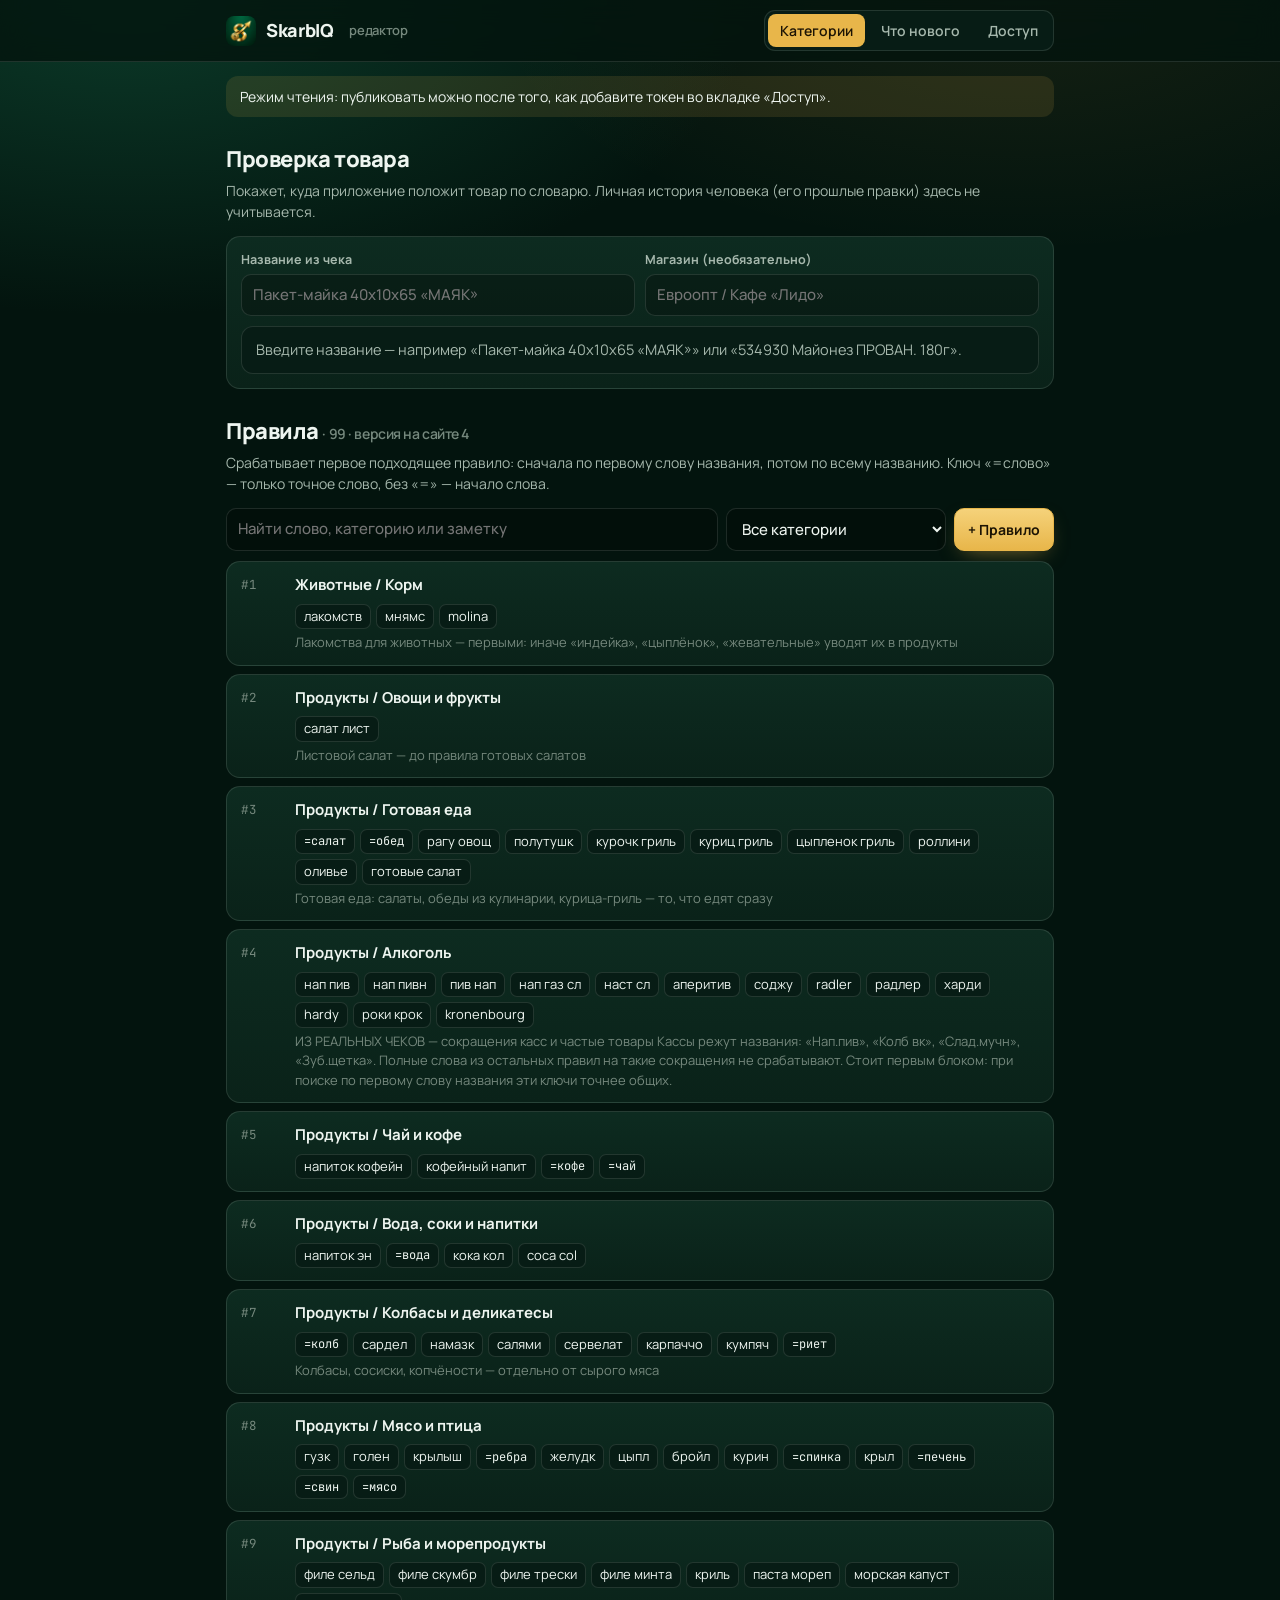
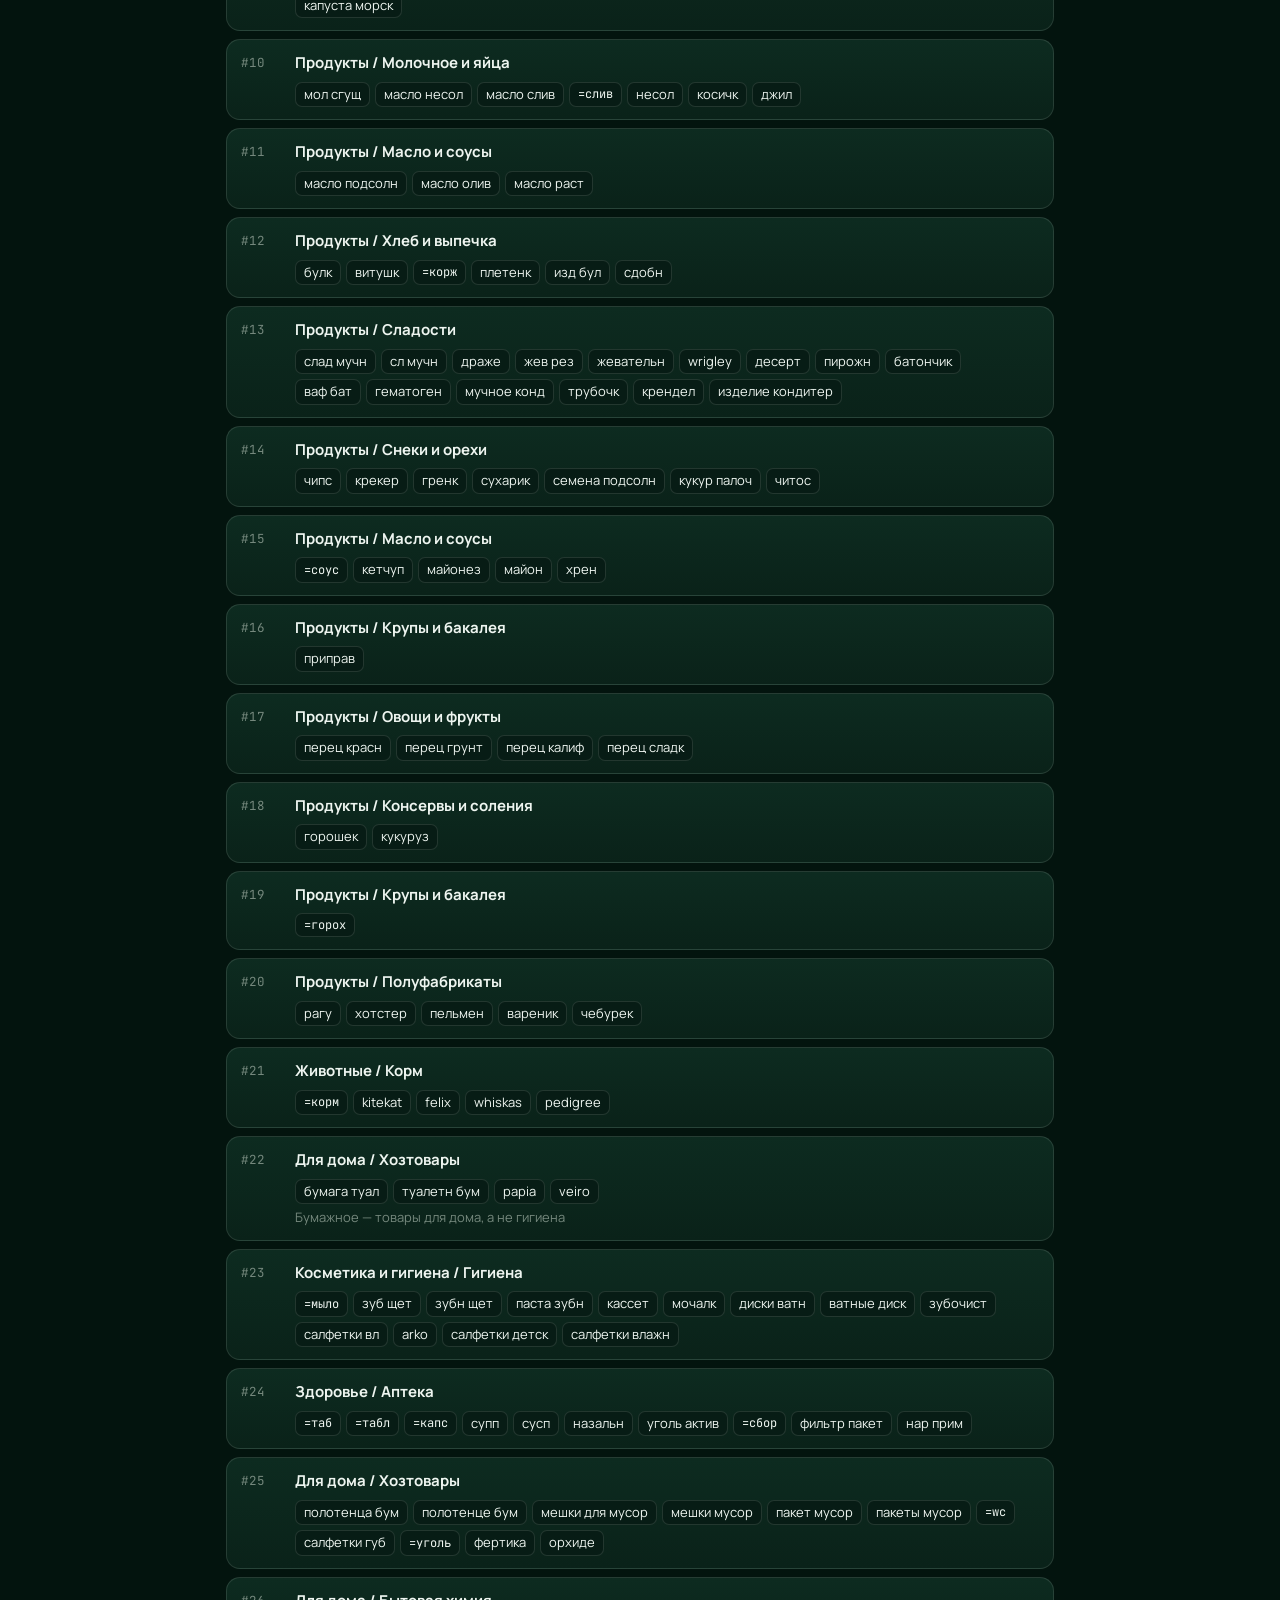
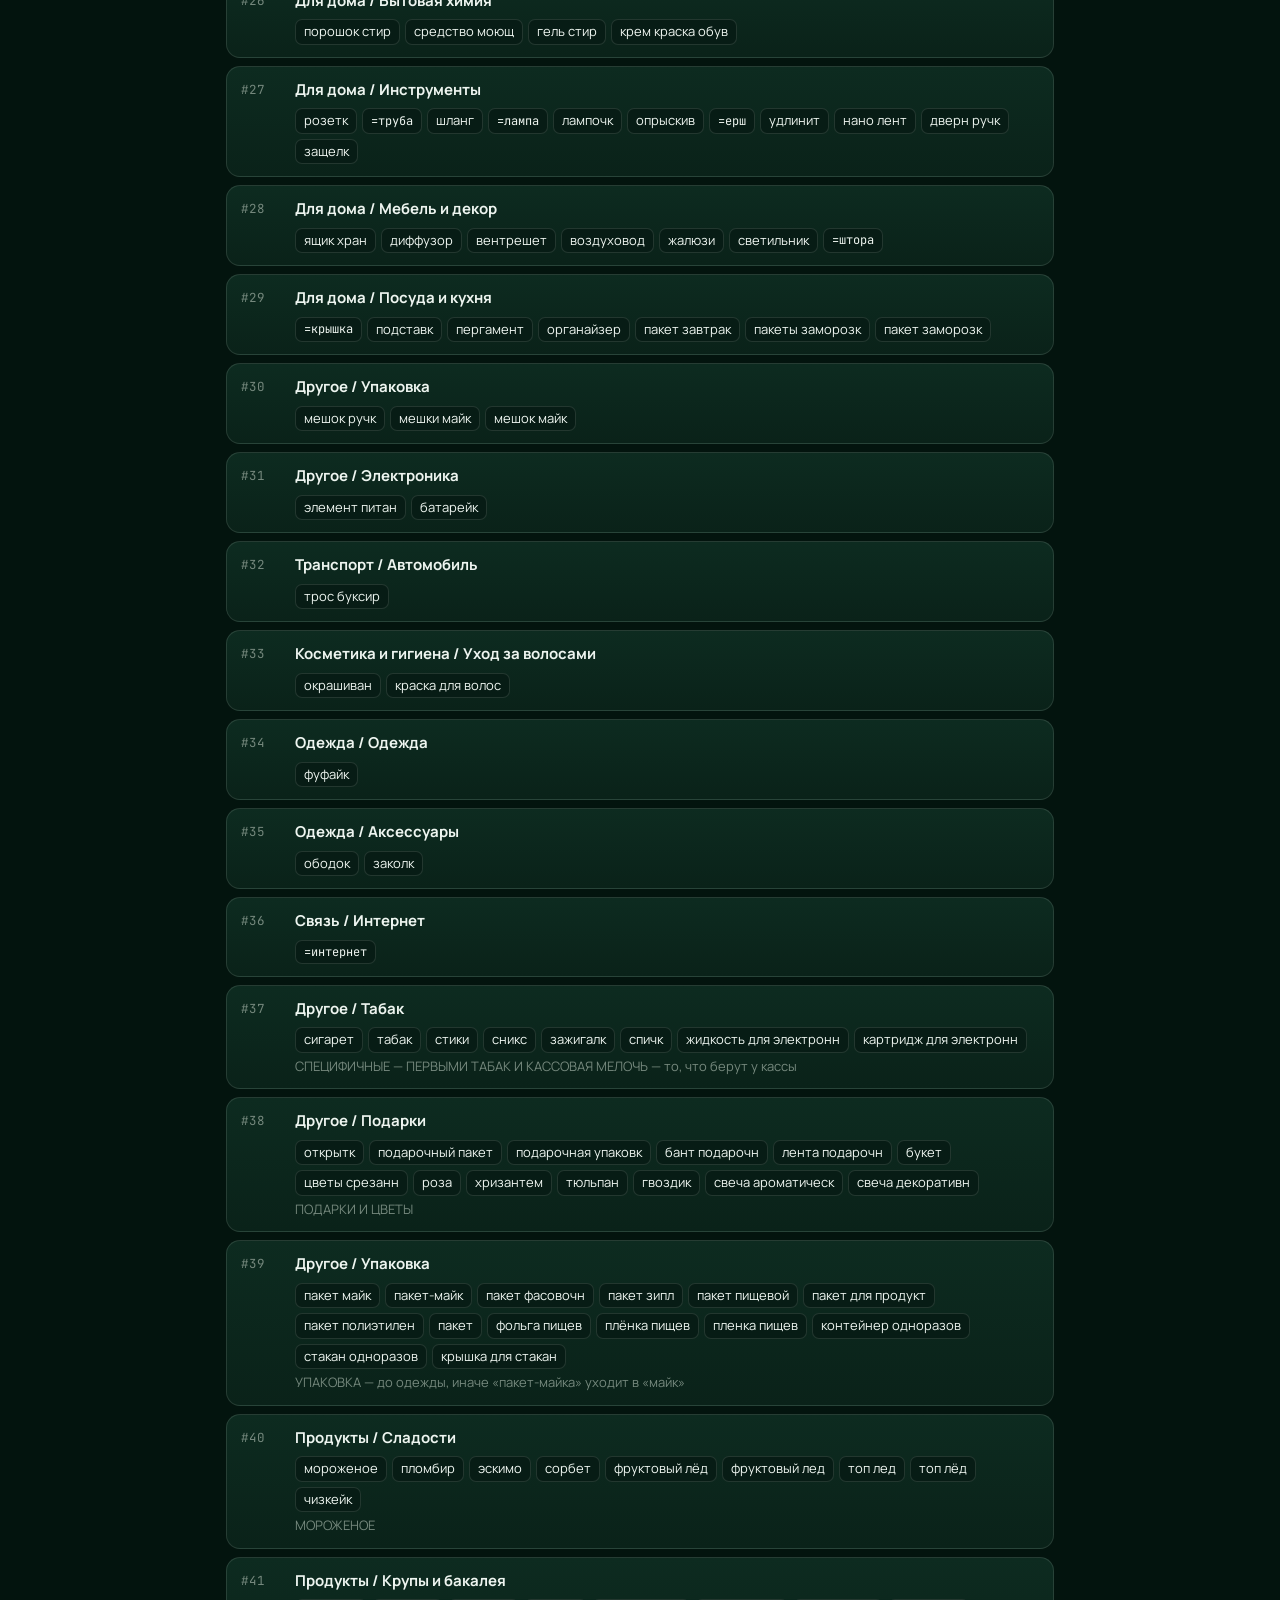
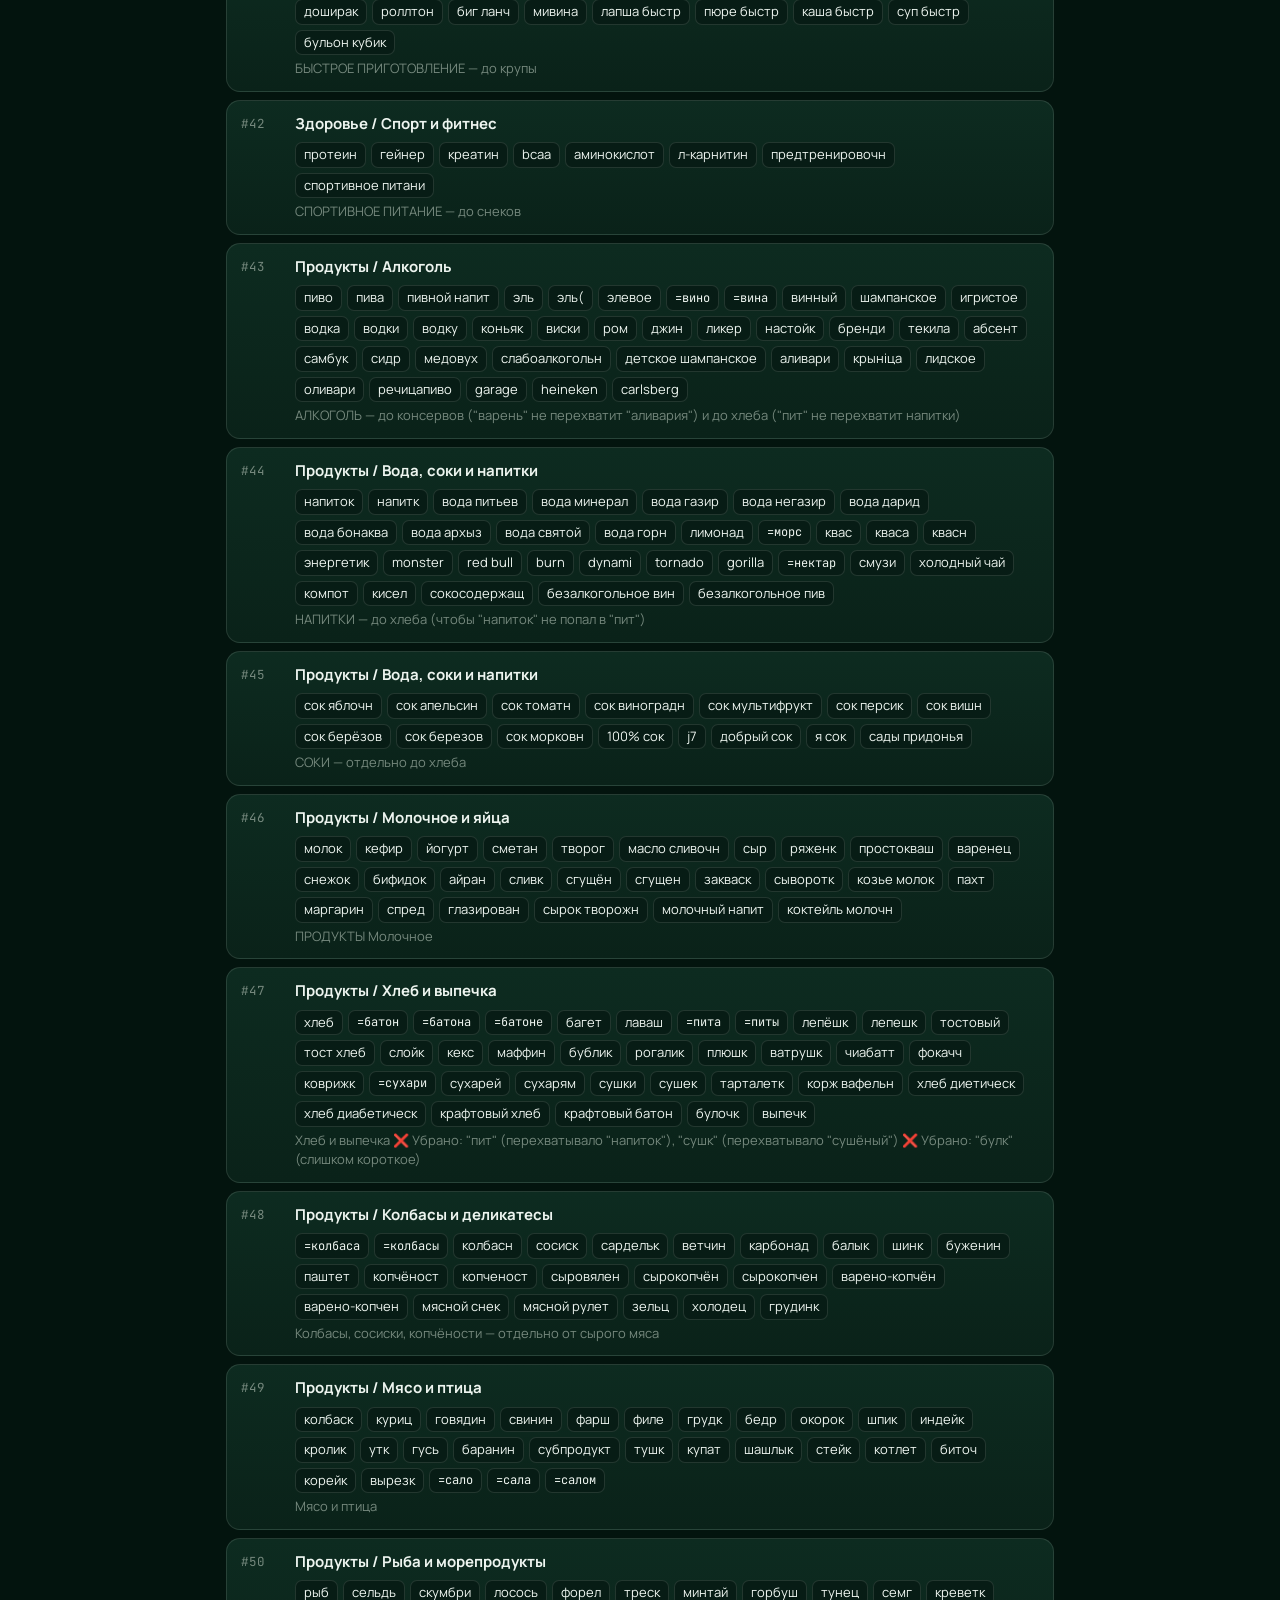
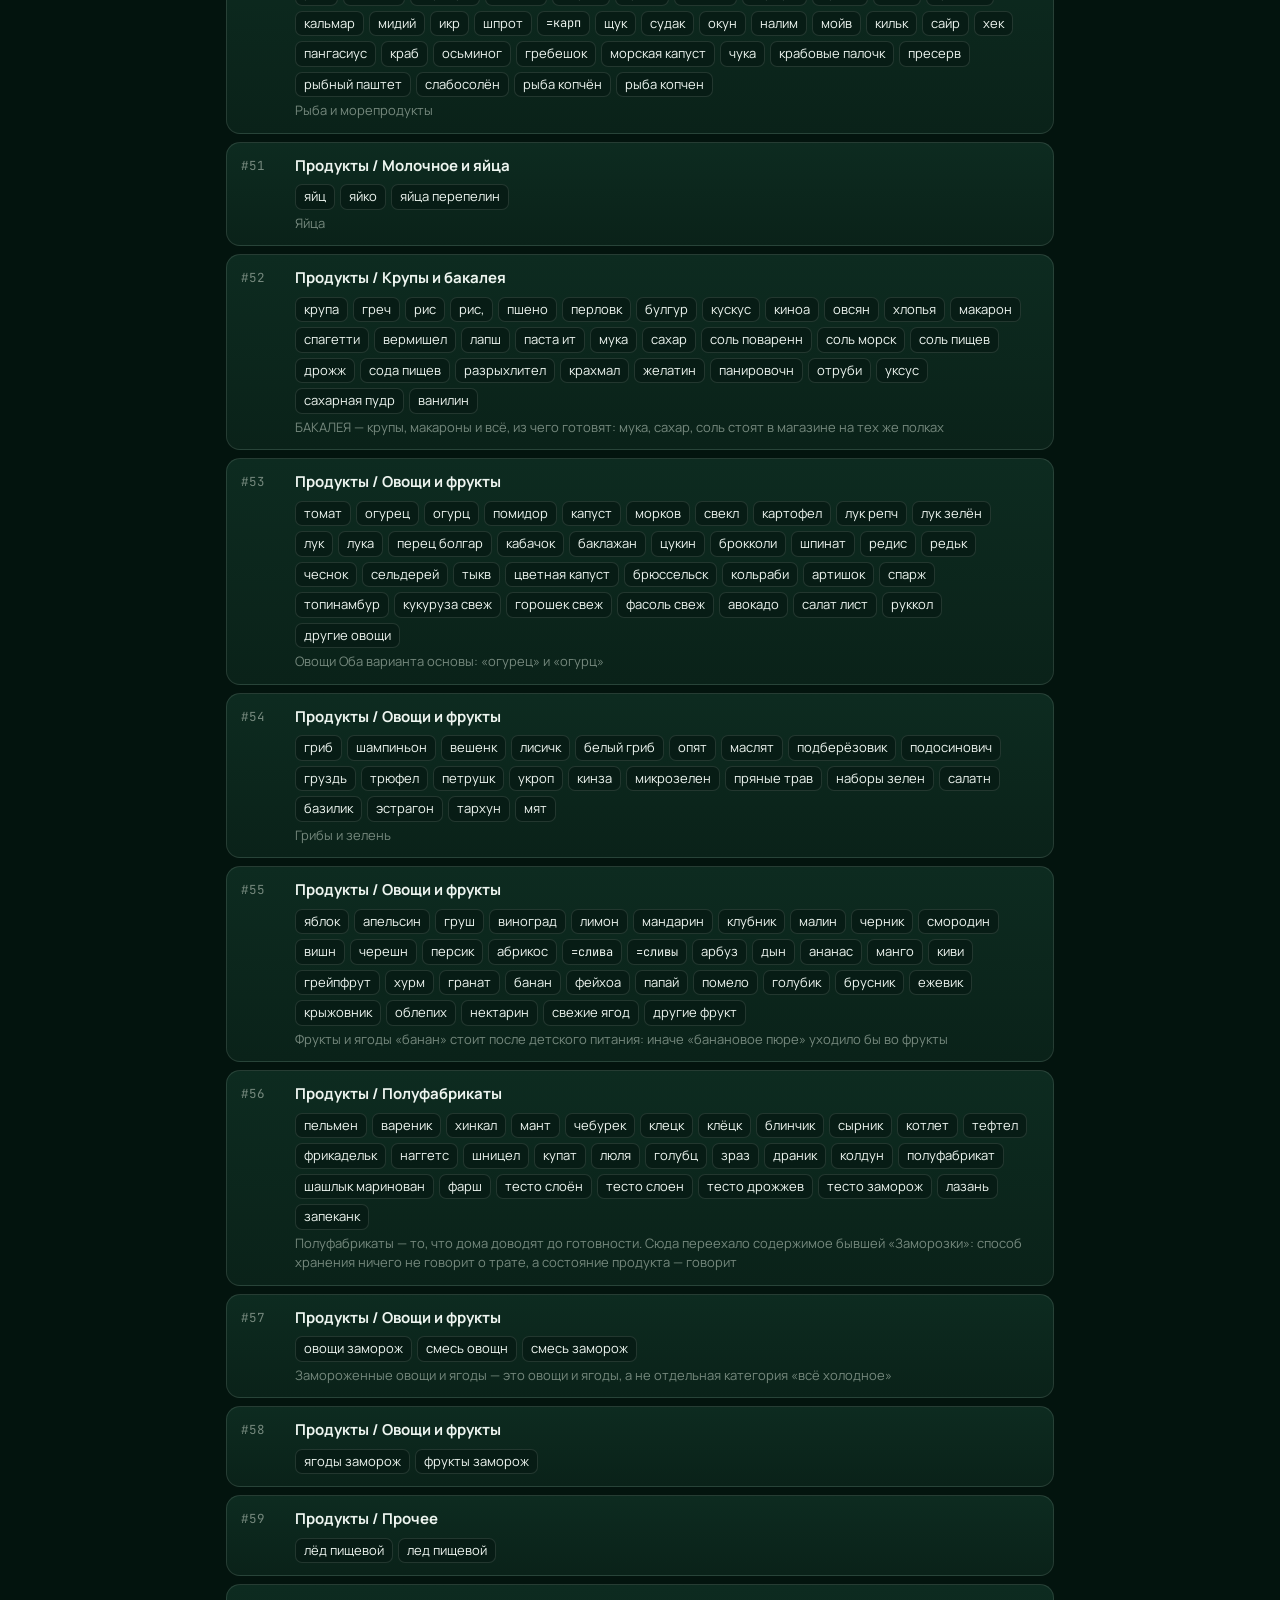
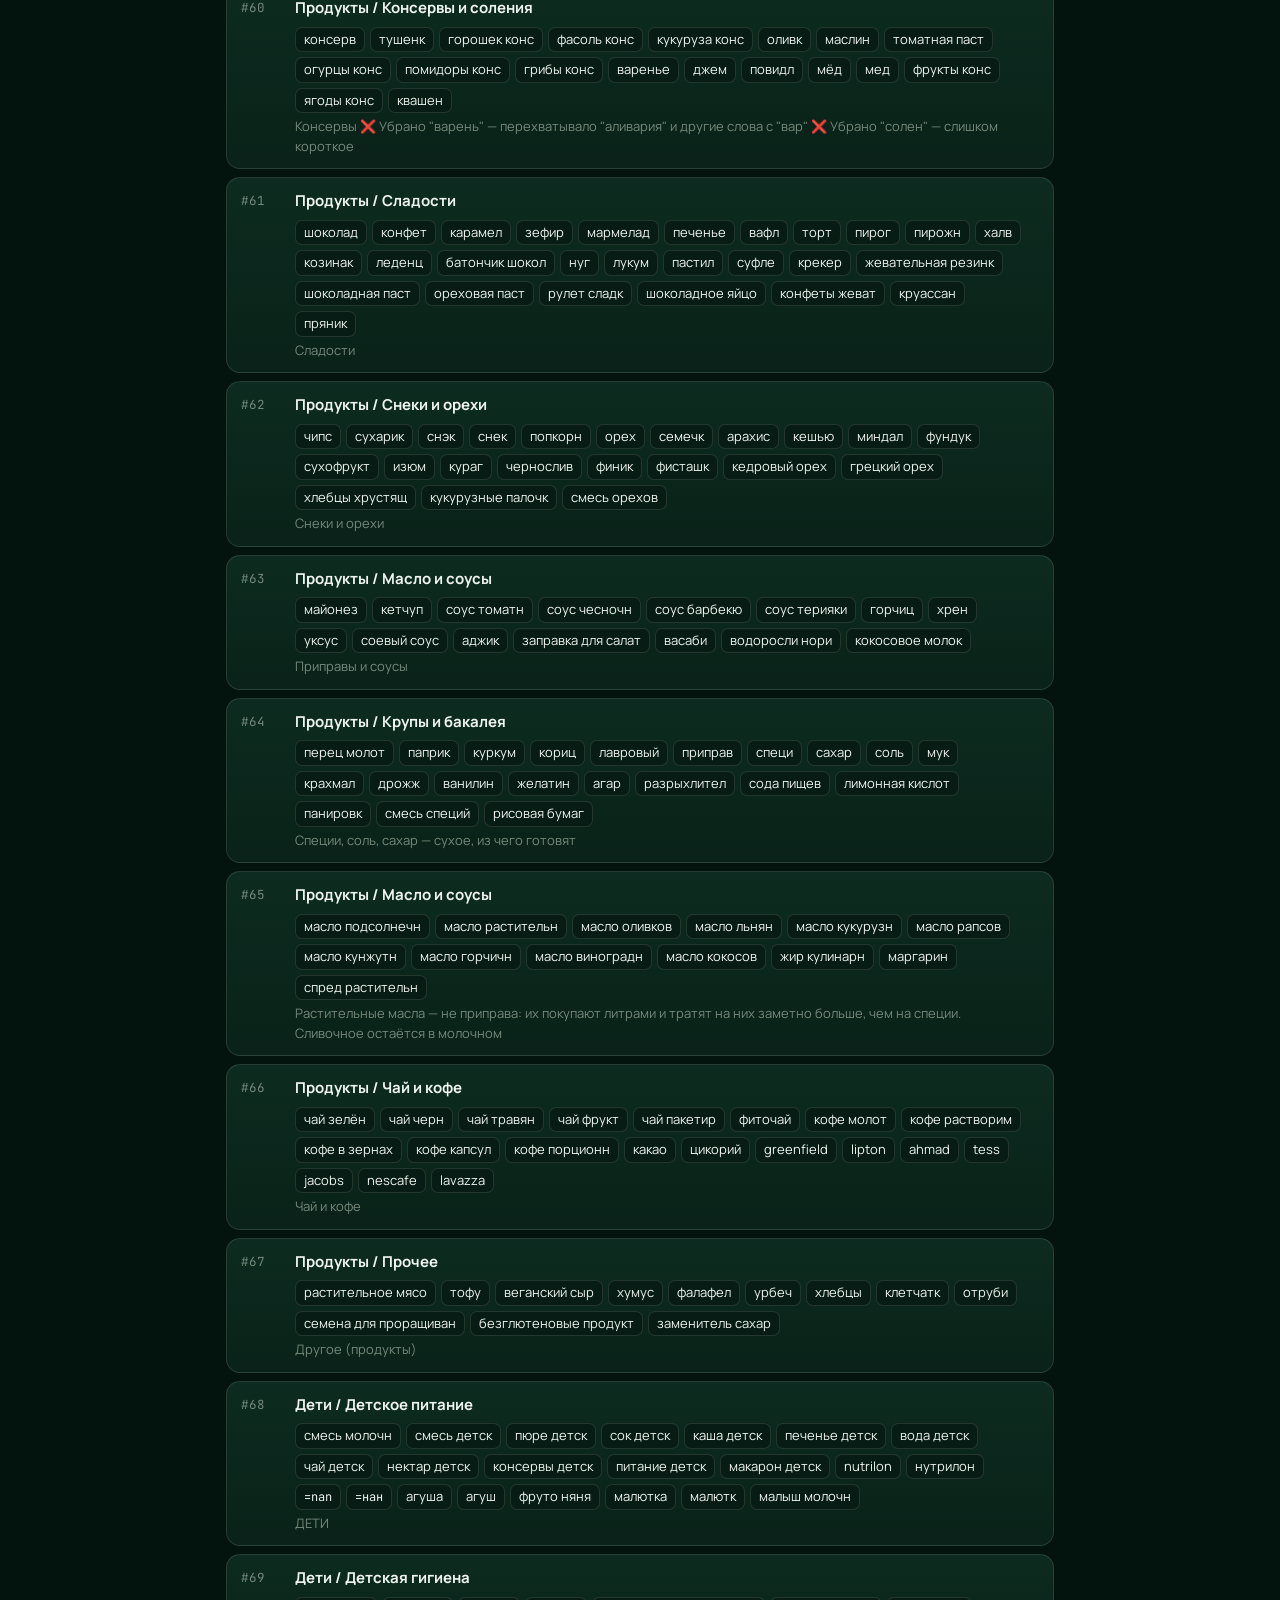
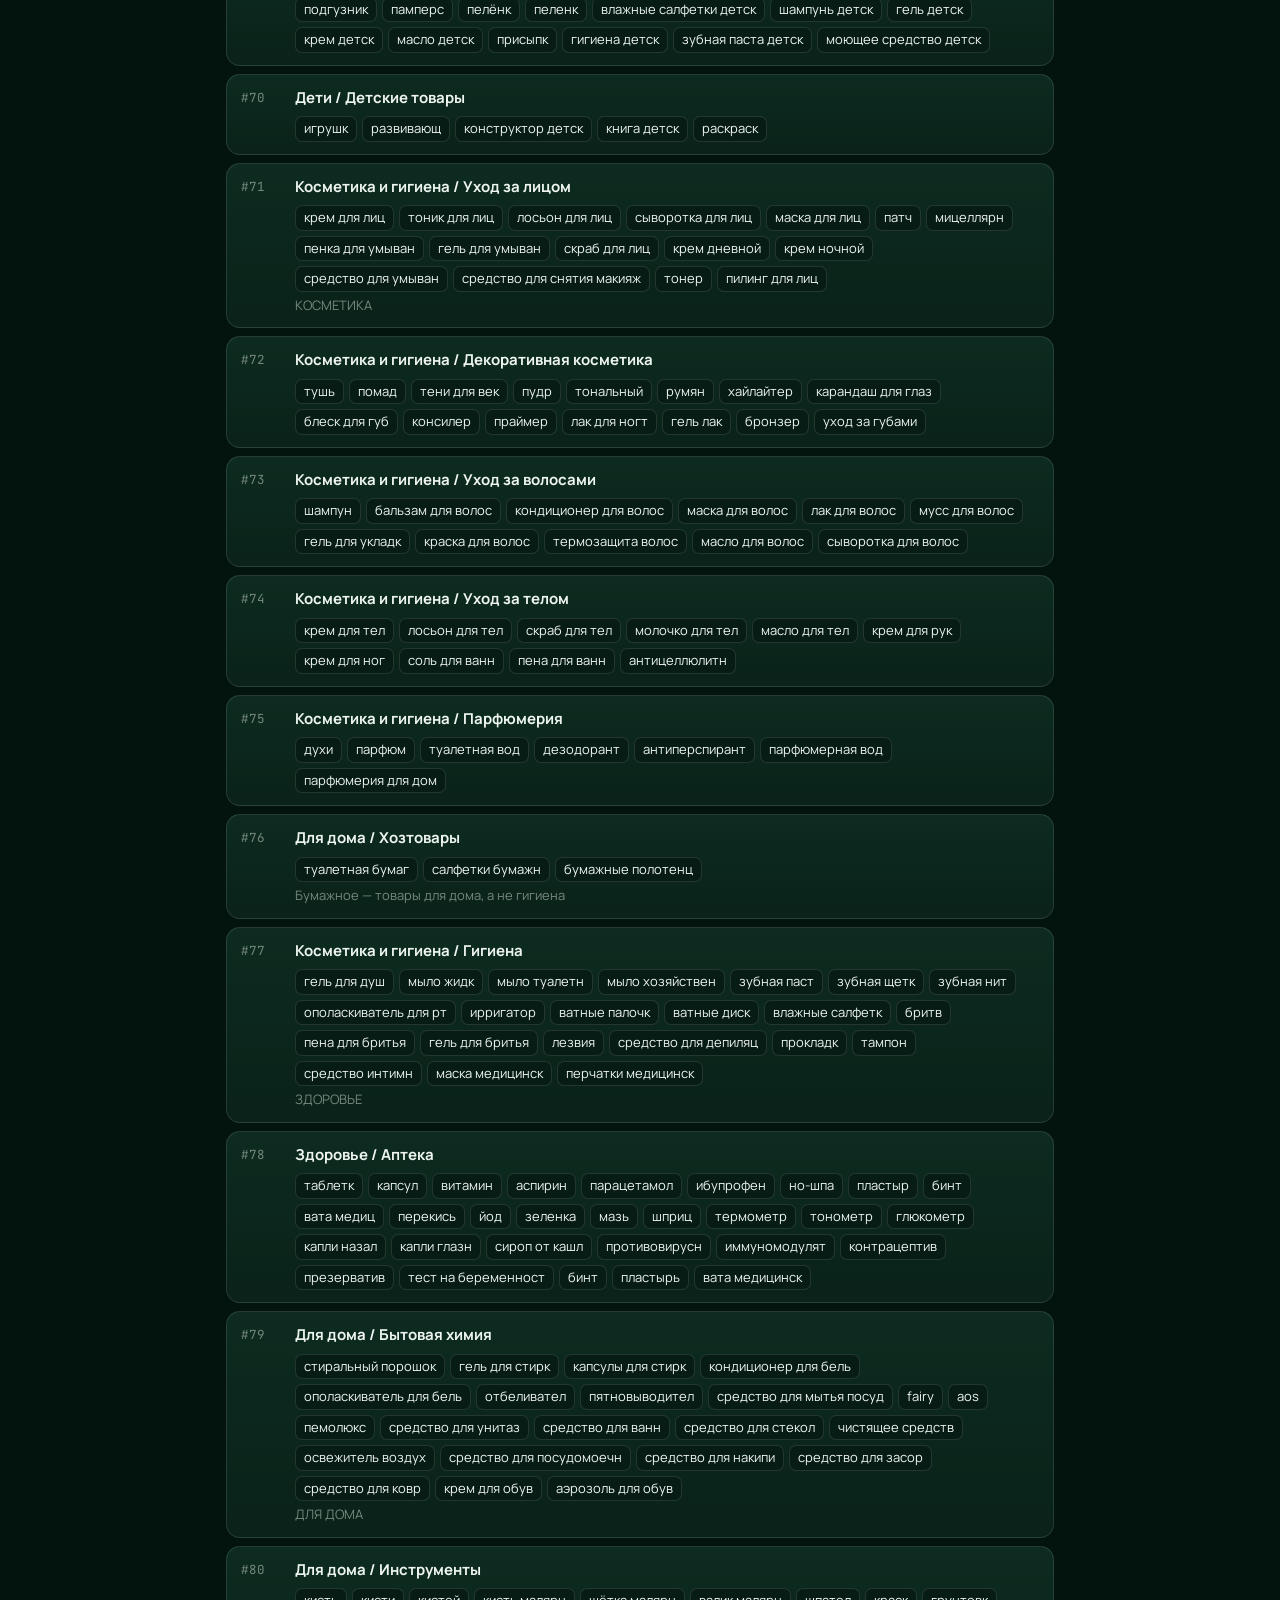
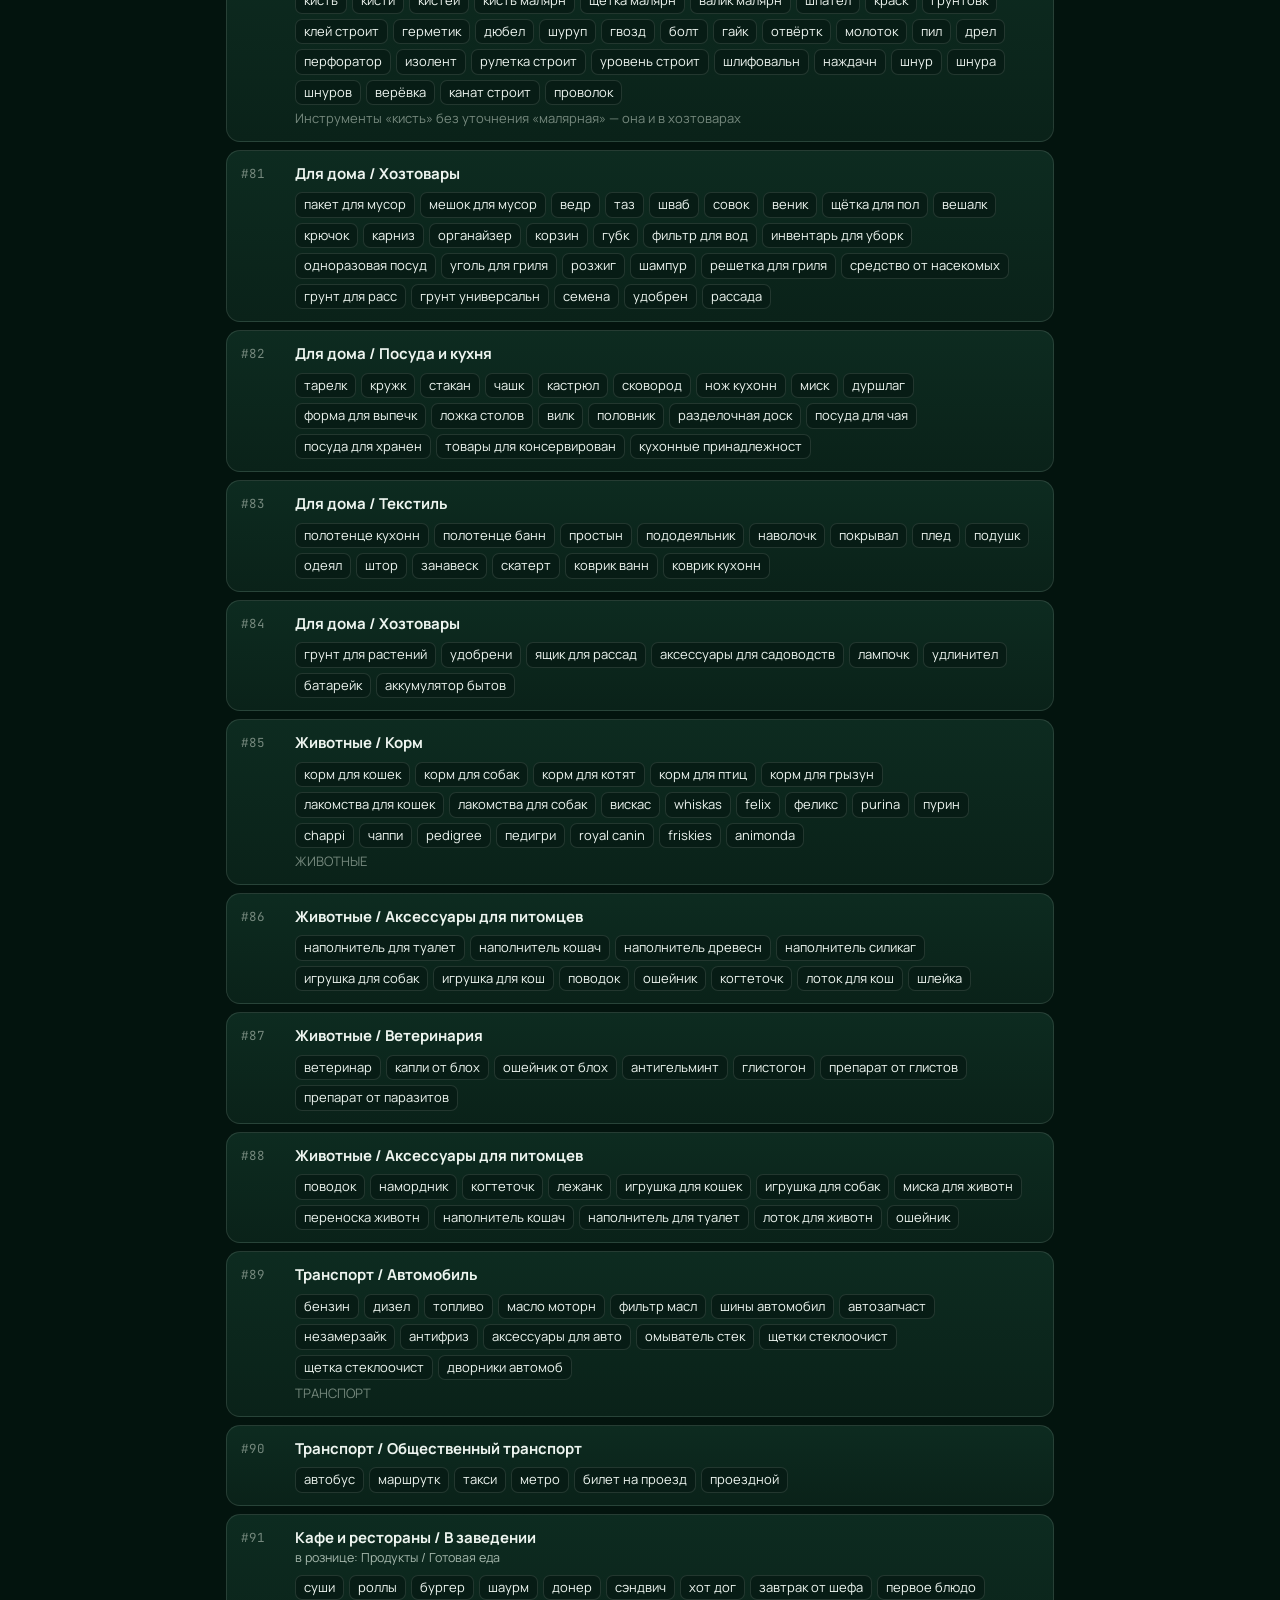
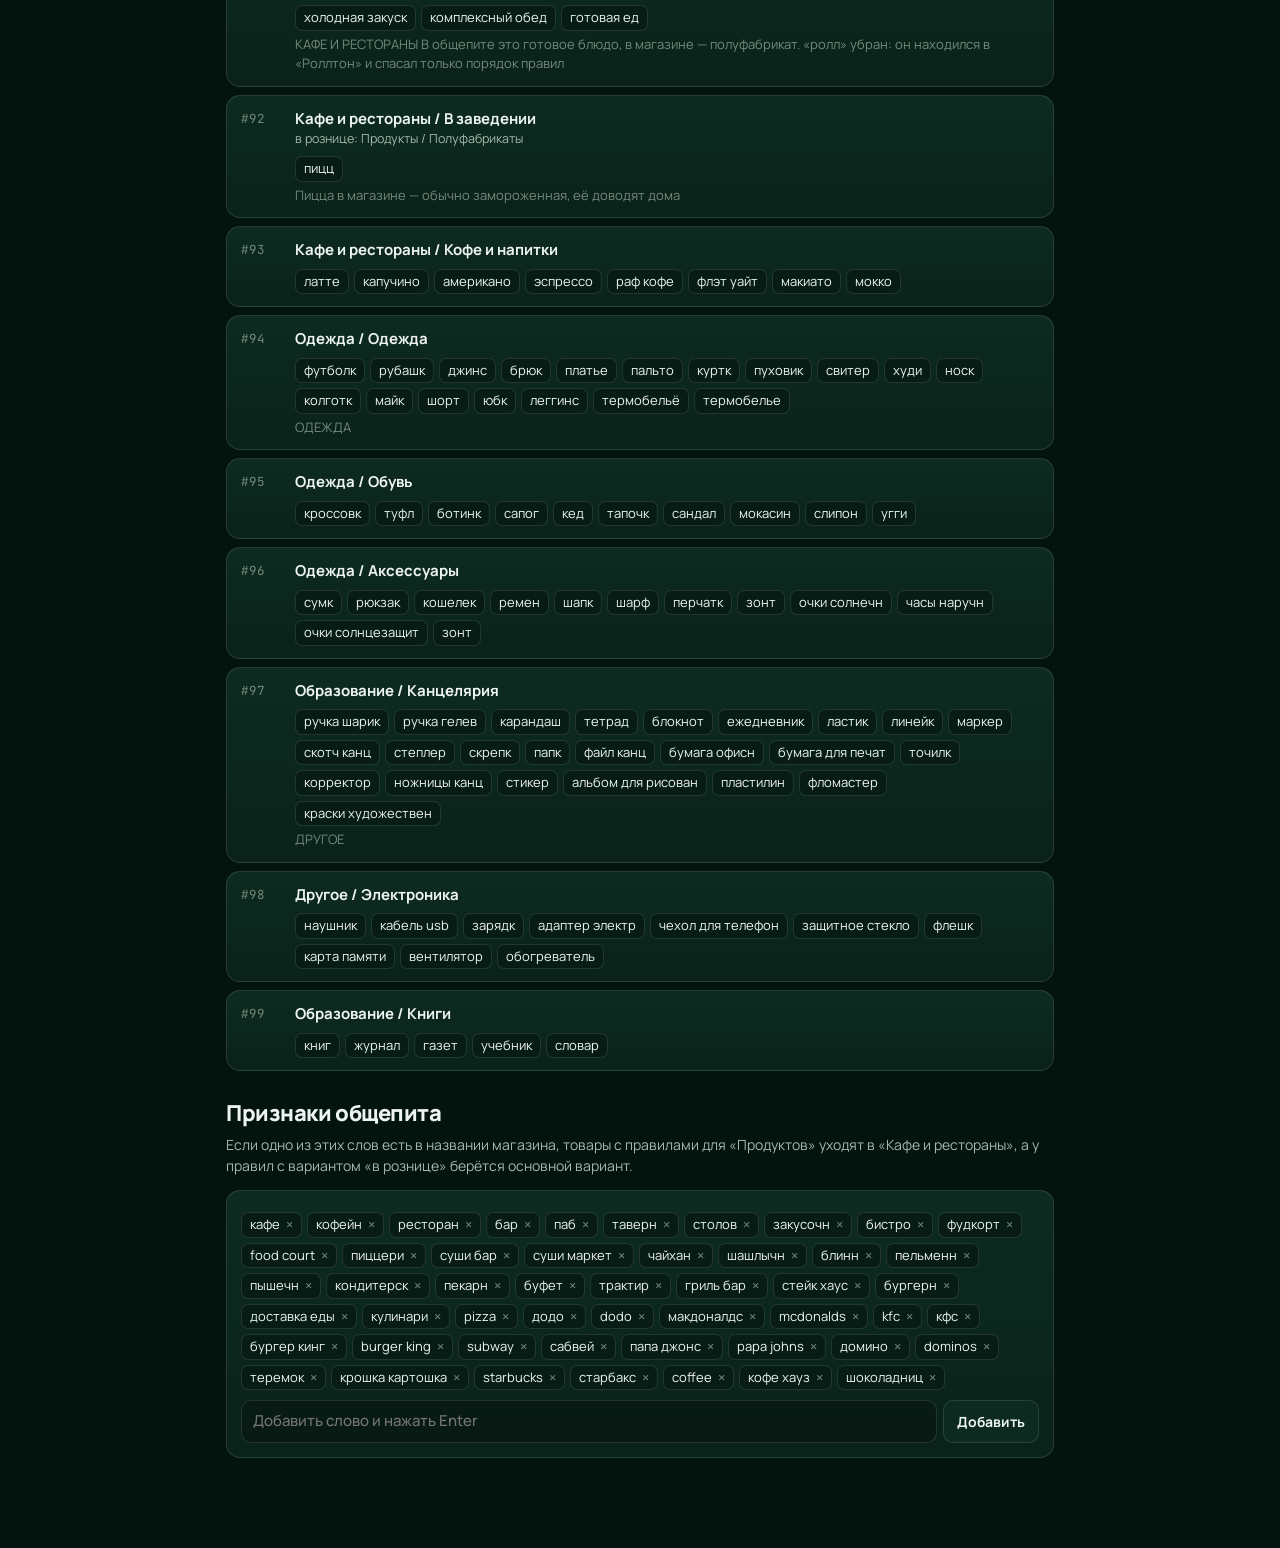
==== commit 5572b24f: "Update admin.html" ====
--- a/admin.html
+++ b/admin.html
@@ -11,29 +11,20 @@
 <style>
 /* Редактор словаря категорий и «Что нового». Одна колонка, вкладки сверху, панель публикации снизу */
 :root {
-  --bg: #F5F7F4; --surface: #FFFFFF; --sunk: #EEF2ED; --line: #DDE3DC;
-  --text: #111613; --muted: #56605A; --faint: #8B938D;
-  --accent: #1E7A4D; --accent-soft: rgba(30,122,77,.10); --on-accent: #FFFFFF;
-  --warn: #9A6206; --warn-soft: rgba(224,155,45,.15);
-  --bad: #B3382B; --bad-soft: rgba(179,56,43,.10);
+  --bg: #03140E; --surface: #0C2A1F; --sunk: #071C15; --line: rgba(233,245,238,.12);
+  --text: #EEF5F0; --muted: #A6B8AD; --faint: #75887D;
+  --accent: #E8B64A; --accent-soft: rgba(232,182,74,.14); --on-accent: #1D1404;
+  --warn: #F5C46A; --warn-soft: rgba(232,182,74,.12);
+  --bad: #F08A7A; --bad-soft: rgba(240,138,122,.12);
+  --mint: #5BD69A;
   --font: 'Manrope', system-ui, -apple-system, 'Segoe UI', sans-serif;
   --mono: 'JetBrains Mono', ui-monospace, 'SF Mono', Menlo, monospace;
-  color-scheme: light;
-}
-@media (prefers-color-scheme: dark) {
-  :root {
-    --bg: #0C110E; --surface: #141B17; --sunk: #101612; --line: rgba(240,245,242,.10);
-    --text: #EDF2EE; --muted: #A2ADA6; --faint: #77827B;
-    --accent: #4FC98A; --accent-soft: rgba(79,201,138,.12); --on-accent: #07110B;
-    --warn: #E8B04F; --warn-soft: rgba(232,176,79,.13);
-    --bad: #F07A6C; --bad-soft: rgba(240,122,108,.12);
-    color-scheme: dark;
-  }
+  color-scheme: dark;
 }
 *, *::before, *::after { box-sizing: border-box; }
 [hidden] { display: none !important; }
 html { -webkit-text-size-adjust: 100%; }
-body { margin: 0; background: var(--bg); color: var(--text); font: 15px/1.5 var(--font); -webkit-font-smoothing: antialiased;
+body { margin: 0; background: radial-gradient(60% 40% at 80% 0%, rgba(232,182,74,.08), transparent 70%), radial-gradient(70% 50% at 10% 0%, rgba(15,74,52,.7), transparent 70%), var(--bg); background-attachment: fixed; background-repeat: no-repeat; color: var(--text); font: 15px/1.5 var(--font); -webkit-font-smoothing: antialiased;
   padding-bottom: calc(90px + env(safe-area-inset-bottom, 0px)); }
 .wrap { max-width: 860px; margin: 0 auto; padding-left: max(16px, env(safe-area-inset-left, 0px)); padding-right: max(16px, env(safe-area-inset-right, 0px)); }
 button, input, select, textarea { font: inherit; color: inherit; }
@@ -41,15 +32,16 @@
 :focus-visible { outline: 3px solid var(--accent-soft); outline-offset: 1px; }
 
 /* Шапка */
-header.top { position: sticky; top: 0; z-index: 20; background: color-mix(in srgb, var(--bg) 90%, transparent);
+header.top { position: sticky; top: 0; z-index: 20; background: rgba(3,20,14,.78);
   -webkit-backdrop-filter: blur(12px); backdrop-filter: blur(12px); border-bottom: 1px solid var(--line);
   padding-top: env(safe-area-inset-top, 0px); }
 .top-in { display: flex; align-items: center; gap: 12px; padding-block: 10px; flex-wrap: wrap; }
-.brand { font-weight: 800; font-size: 18px; letter-spacing: -.02em; margin-right: auto; }
+.brand { font-weight: 800; font-size: 18px; letter-spacing: -.02em; margin-right: auto; display: flex; align-items: center; gap: 10px; }
+.brand img { width: 30px; height: 30px; border-radius: 8px; }
 .brand small { font-weight: 600; color: var(--faint); font-size: 13px; margin-left: 6px; }
 .tabs { display: flex; gap: 4px; background: var(--sunk); border: 1px solid var(--line); border-radius: 11px; padding: 3px; }
 .tabs button { border: 0; background: none; padding: 6px 12px; border-radius: 8px; font-weight: 600; font-size: 14px; color: var(--muted); white-space: nowrap; }
-.tabs button[aria-selected="true"] { background: var(--surface); color: var(--text); box-shadow: 0 1px 2px rgba(0,0,0,.08); }
+.tabs button[aria-selected="true"] { background: var(--accent); color: var(--on-accent); }
 .tabs .dot { display: inline-block; width: 7px; height: 7px; border-radius: 50%; background: var(--warn); margin-left: 6px; vertical-align: 1px; }
 
 /* Общие блоки */
@@ -59,17 +51,17 @@
 h2 { font-size: 22px; letter-spacing: -.02em; margin: 26px 0 4px; font-weight: 800; }
 h3 { font-size: 16px; margin: 0; font-weight: 700; }
 .sub { color: var(--muted); margin: 0 0 14px; font-size: 14px; }
-.card { background: var(--surface); border: 1px solid var(--line); border-radius: 14px; padding: 14px; }
+.card { background: linear-gradient(180deg, #0D2B20, #0A2219); border: 1px solid var(--line); border-radius: 14px; padding: 14px; }
 .row { display: flex; gap: 10px; flex-wrap: wrap; align-items: center; }
 .grow { flex: 1 1 200px; min-width: 0; }
 label.f { display: flex; flex-direction: column; gap: 4px; font-size: 12.5px; font-weight: 700; color: var(--muted); flex: 1 1 180px; min-width: 0; }
 input[type=text], input[type=number], input[type=password], input[type=search], select, textarea {
-  width: 100%; background: var(--surface); border: 1px solid var(--line); border-radius: 10px; padding: 9px 11px; font-size: 15px; font-weight: 500; }
+  width: 100%; background: rgba(0,0,0,.25); border: 1px solid var(--line); border-radius: 10px; padding: 9px 11px; font-size: 15px; font-weight: 500; }
 textarea { resize: vertical; min-height: 64px; line-height: 1.45; }
 input:focus, select:focus, textarea:focus { border-color: var(--accent); outline: none; }
 .btn { border: 1px solid var(--line); background: var(--surface); border-radius: 10px; padding: 8px 13px; font-weight: 700; font-size: 14px; white-space: nowrap; }
 .btn:hover { border-color: var(--accent); }
-.btn.primary { background: var(--accent); color: var(--on-accent); border-color: var(--accent); }
+.btn.primary { background: linear-gradient(180deg, #F5D27A, var(--accent)); color: var(--on-accent); border-color: var(--accent); box-shadow: 0 8px 22px -10px rgba(232,182,74,.6); }
 .btn.danger { color: var(--bad); }
 .btn.danger.armed { background: var(--bad); color: #fff; border-color: var(--bad); }
 .btn.small { padding: 5px 9px; font-size: 13px; border-radius: 8px; }
@@ -95,7 +87,7 @@
 .toolbar input { flex: 1 1 220px; min-width: 0; }
 .toolbar select { flex: 0 1 220px; min-width: 0; width: auto; }
 .rules { display: grid; gap: 8px; }
-.rule { background: var(--surface); border: 1px solid var(--line); border-radius: 14px; }
+.rule { background: linear-gradient(180deg, #0D2B20, #0A2219); border: 1px solid var(--line); border-radius: 14px; }
 .rule.changed { border-color: color-mix(in srgb, var(--warn) 60%, var(--line)); }
 .rule.new { border-color: var(--accent); }
 .rule.hl { box-shadow: 0 0 0 3px var(--accent-soft); border-color: var(--accent); }
@@ -134,7 +126,7 @@
 .sw { width: 28px; height: 28px; border-radius: 8px; border: 2px solid transparent; padding: 0; }
 .sw[aria-pressed="true"] { border-color: var(--text); }
 .swatches input { width: 104px; }
-.phone { position: sticky; top: 80px; border: 1px solid var(--line); border-radius: 30px; background: var(--surface); padding: 22px 16px 16px; box-shadow: 0 10px 30px rgba(0,0,0,.08); }
+.phone { position: sticky; top: 80px; border: 1px solid var(--line); border-radius: 30px; background: #0D1612; padding: 22px 16px 16px; box-shadow: 0 10px 30px rgba(0,0,0,.08); }
 .phone .ver { text-align: center; font-size: 11px; font-weight: 800; letter-spacing: .1em; color: var(--accent); }
 .phone .ttl { text-align: center; font-size: 26px; font-weight: 800; letter-spacing: -.02em; margin: 2px 0 18px; }
 .p-item { display: grid; grid-template-columns: 40px minmax(0,1fr); gap: 12px; margin-bottom: 16px; }
@@ -147,7 +139,7 @@
 .p-link { text-align: center; font-size: 13px; font-weight: 700; color: var(--accent); padding: 10px 0 0; }
 
 /* Панель публикации */
-.dock { position: fixed; left: 0; right: 0; bottom: 0; z-index: 30; background: var(--surface); border-top: 1px solid var(--line);
+.dock { position: fixed; left: 0; right: 0; bottom: 0; z-index: 30; background: rgba(7,28,21,.92); -webkit-backdrop-filter: blur(14px); backdrop-filter: blur(14px); border-top: 1px solid var(--line);
   padding-bottom: env(safe-area-inset-bottom, 0px); box-shadow: 0 -6px 20px rgba(0,0,0,.06); }
 .dock-in { display: flex; gap: 10px; align-items: center; padding-block: 10px; flex-wrap: wrap; }
 .dock-text { flex: 1 1 200px; min-width: 0; font-size: 14px; }
@@ -172,7 +164,7 @@
 
 <header class="top">
   <div class="wrap top-in">
-    <div class="brand">SkarbIQ<small>редактор</small></div>
+    <div class="brand"><img src="icon.png" alt="">SkarbIQ<small>редактор</small></div>
     <div class="tabs" role="tablist">
       <button role="tab" data-tab="rules" aria-selected="true">Категории<span class="dot" id="dotRules" hidden></span></button>
       <button role="tab" data-tab="wn" aria-selected="false">Что нового<span class="dot" id="dotWn" hidden></span></button>
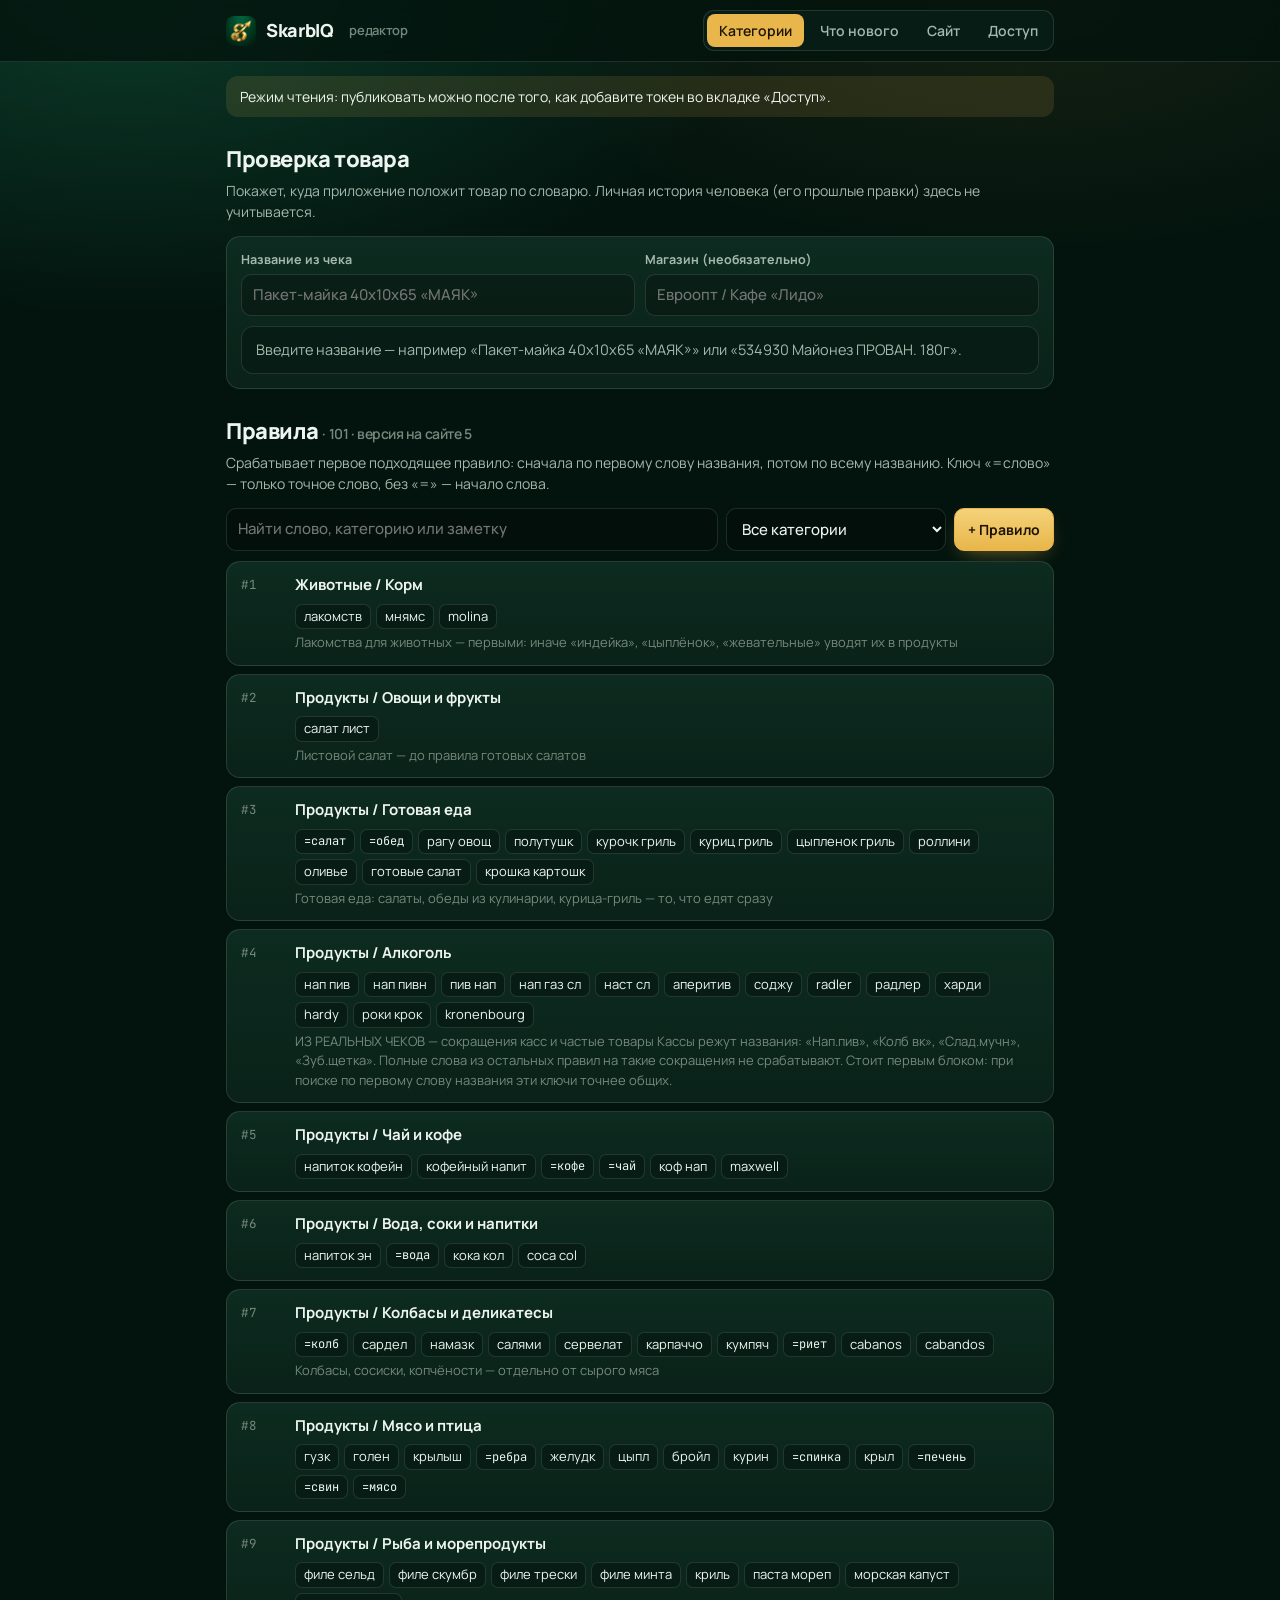
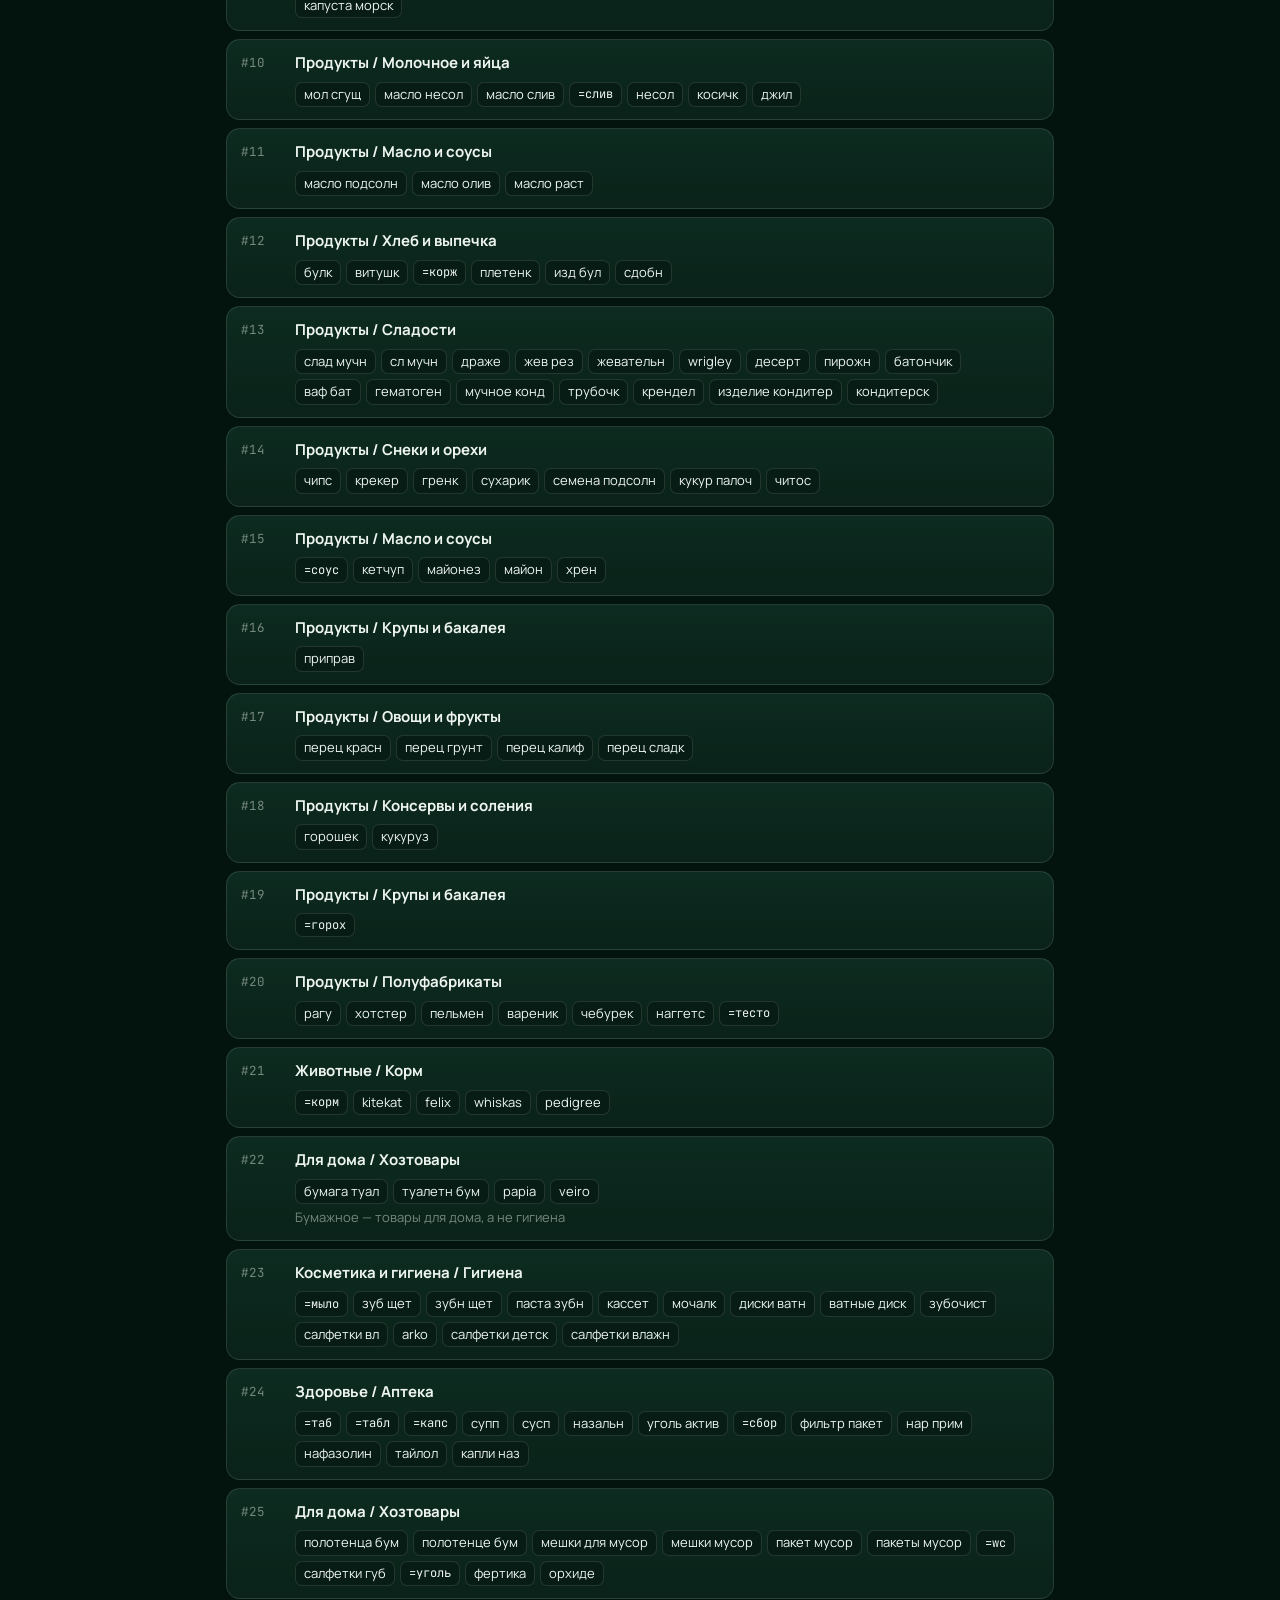
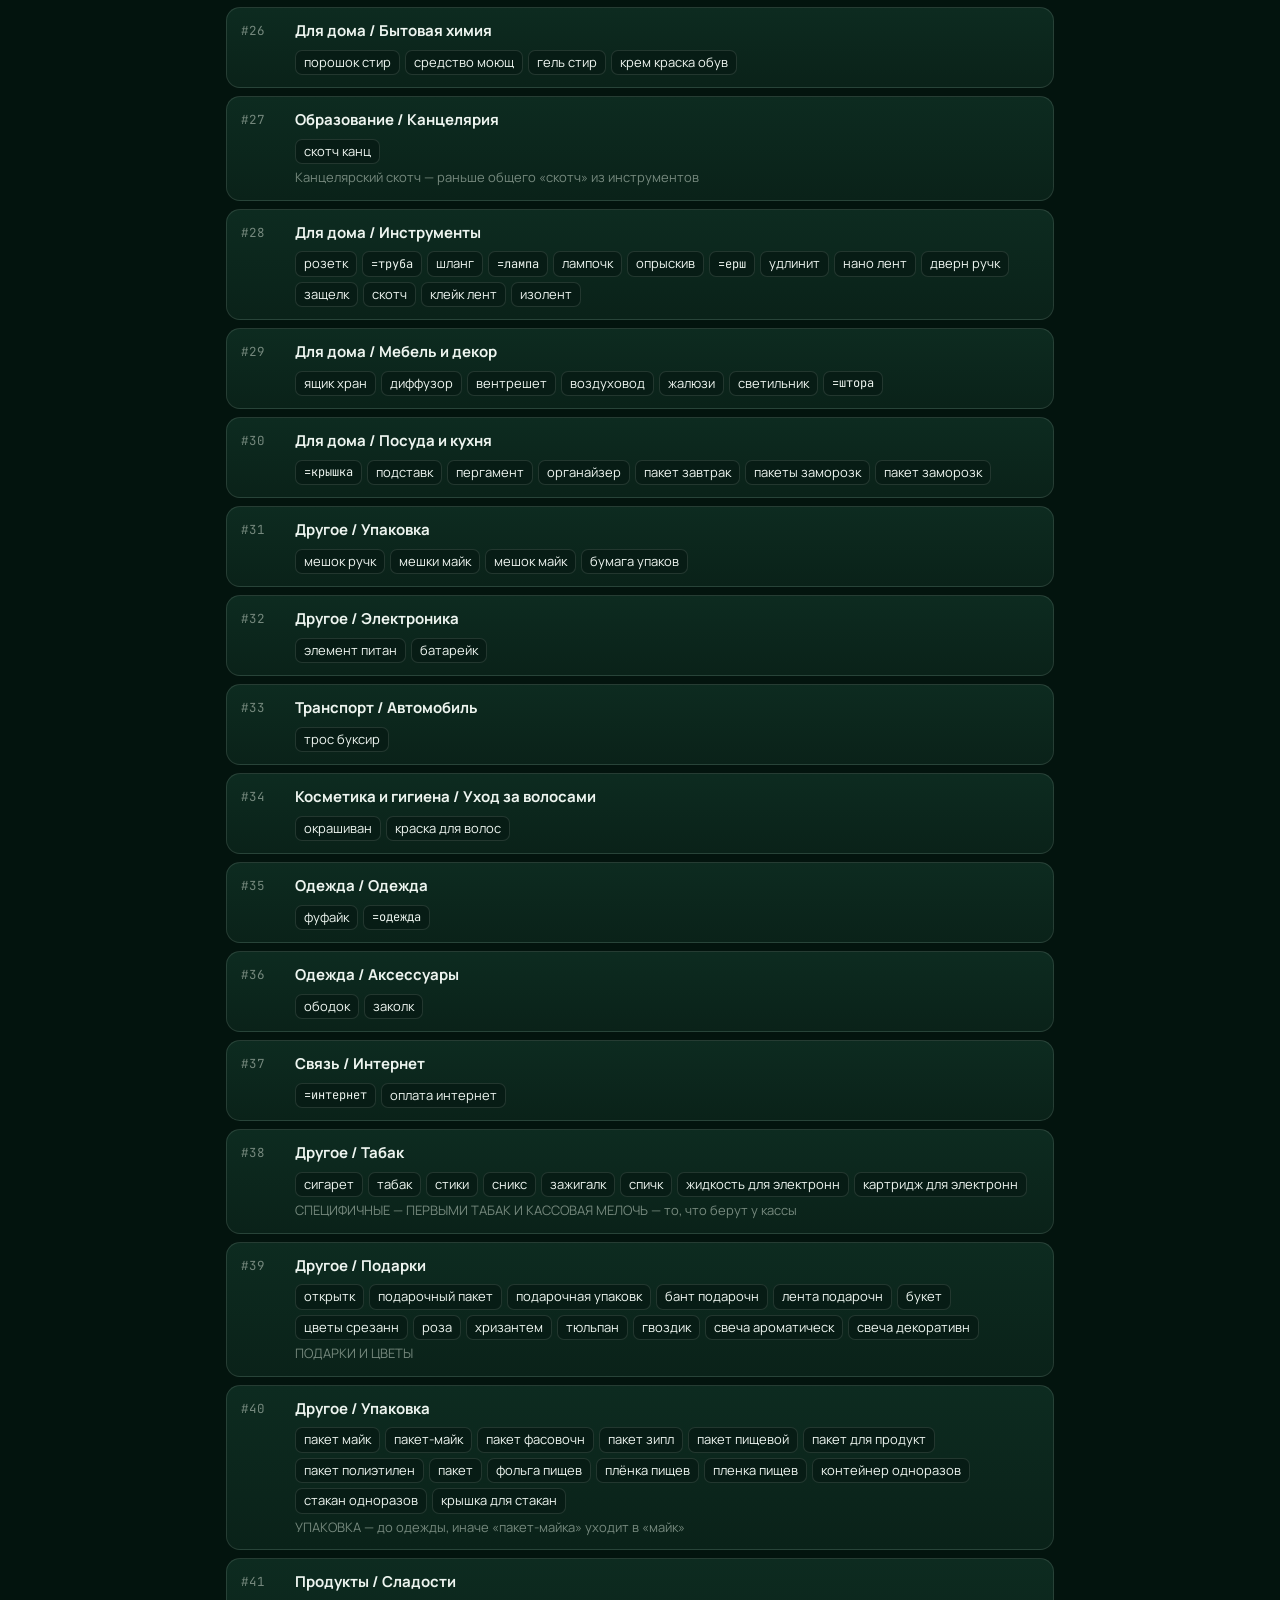
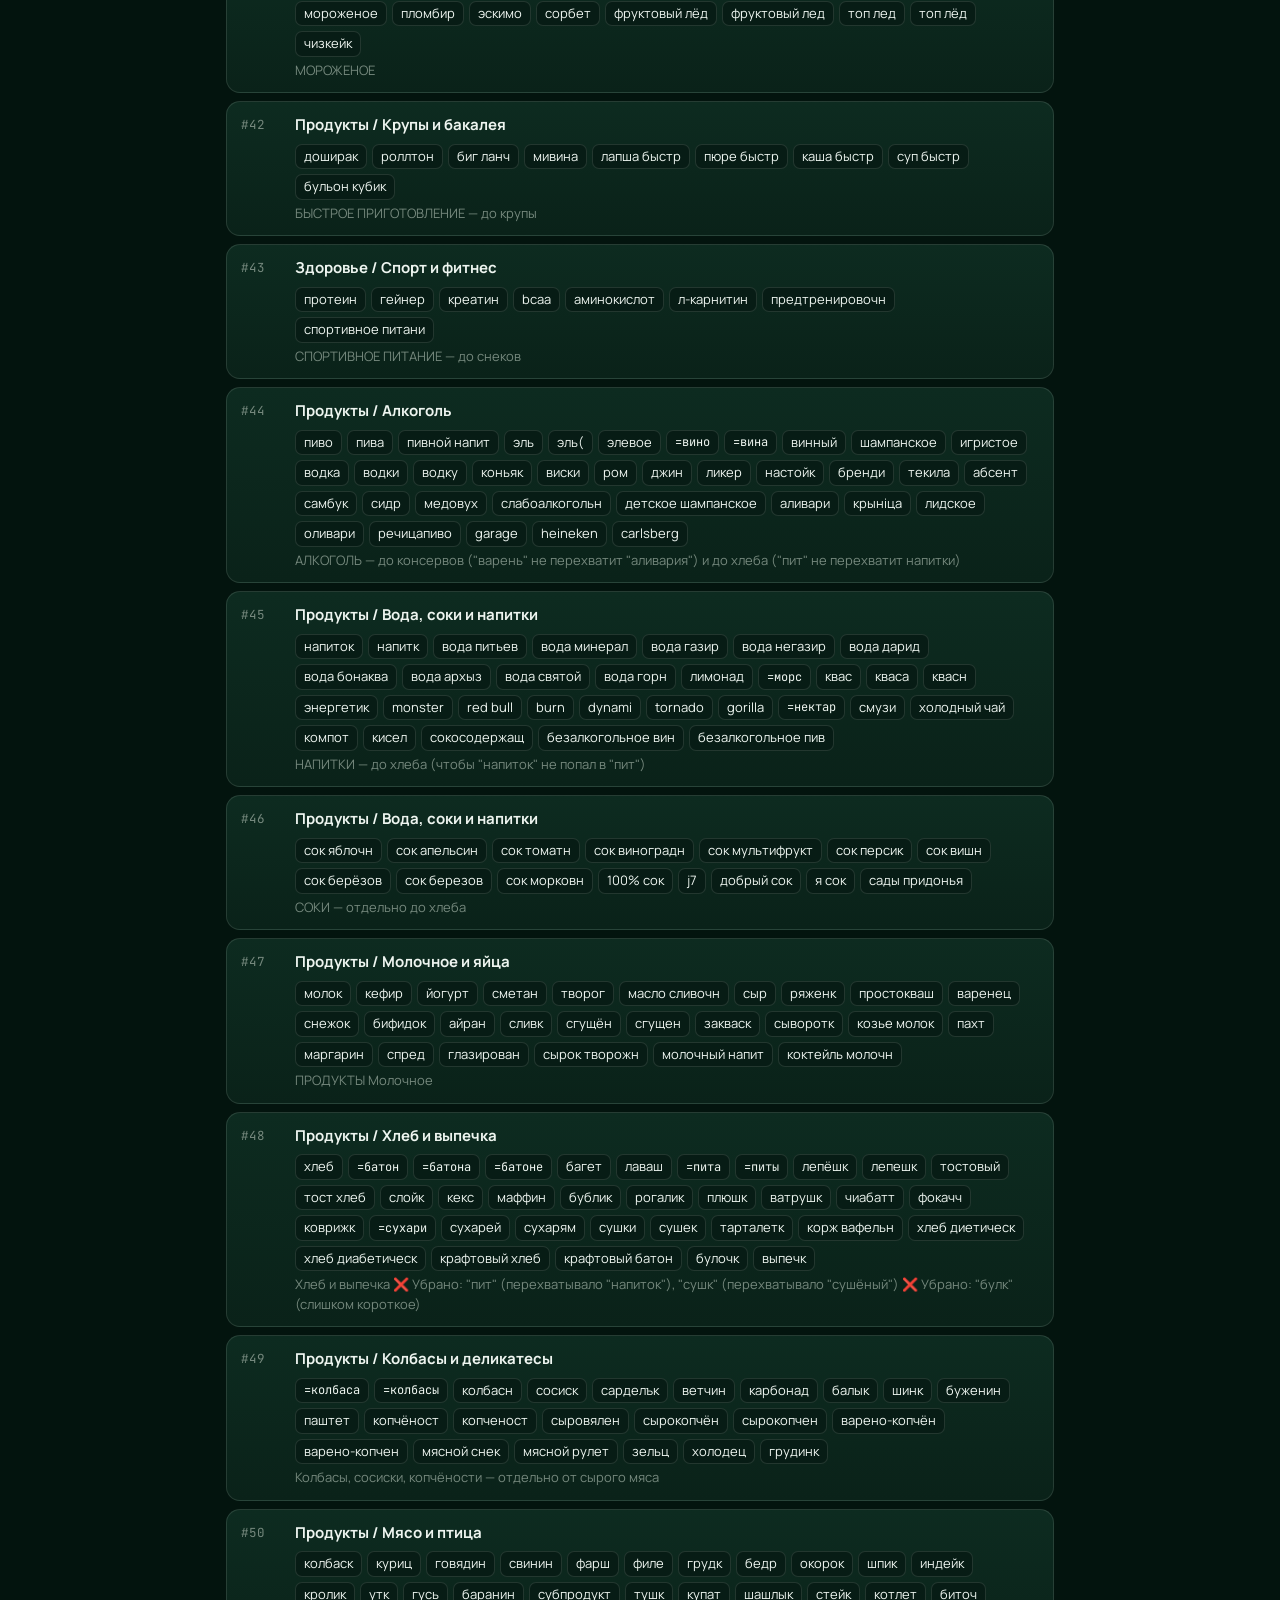
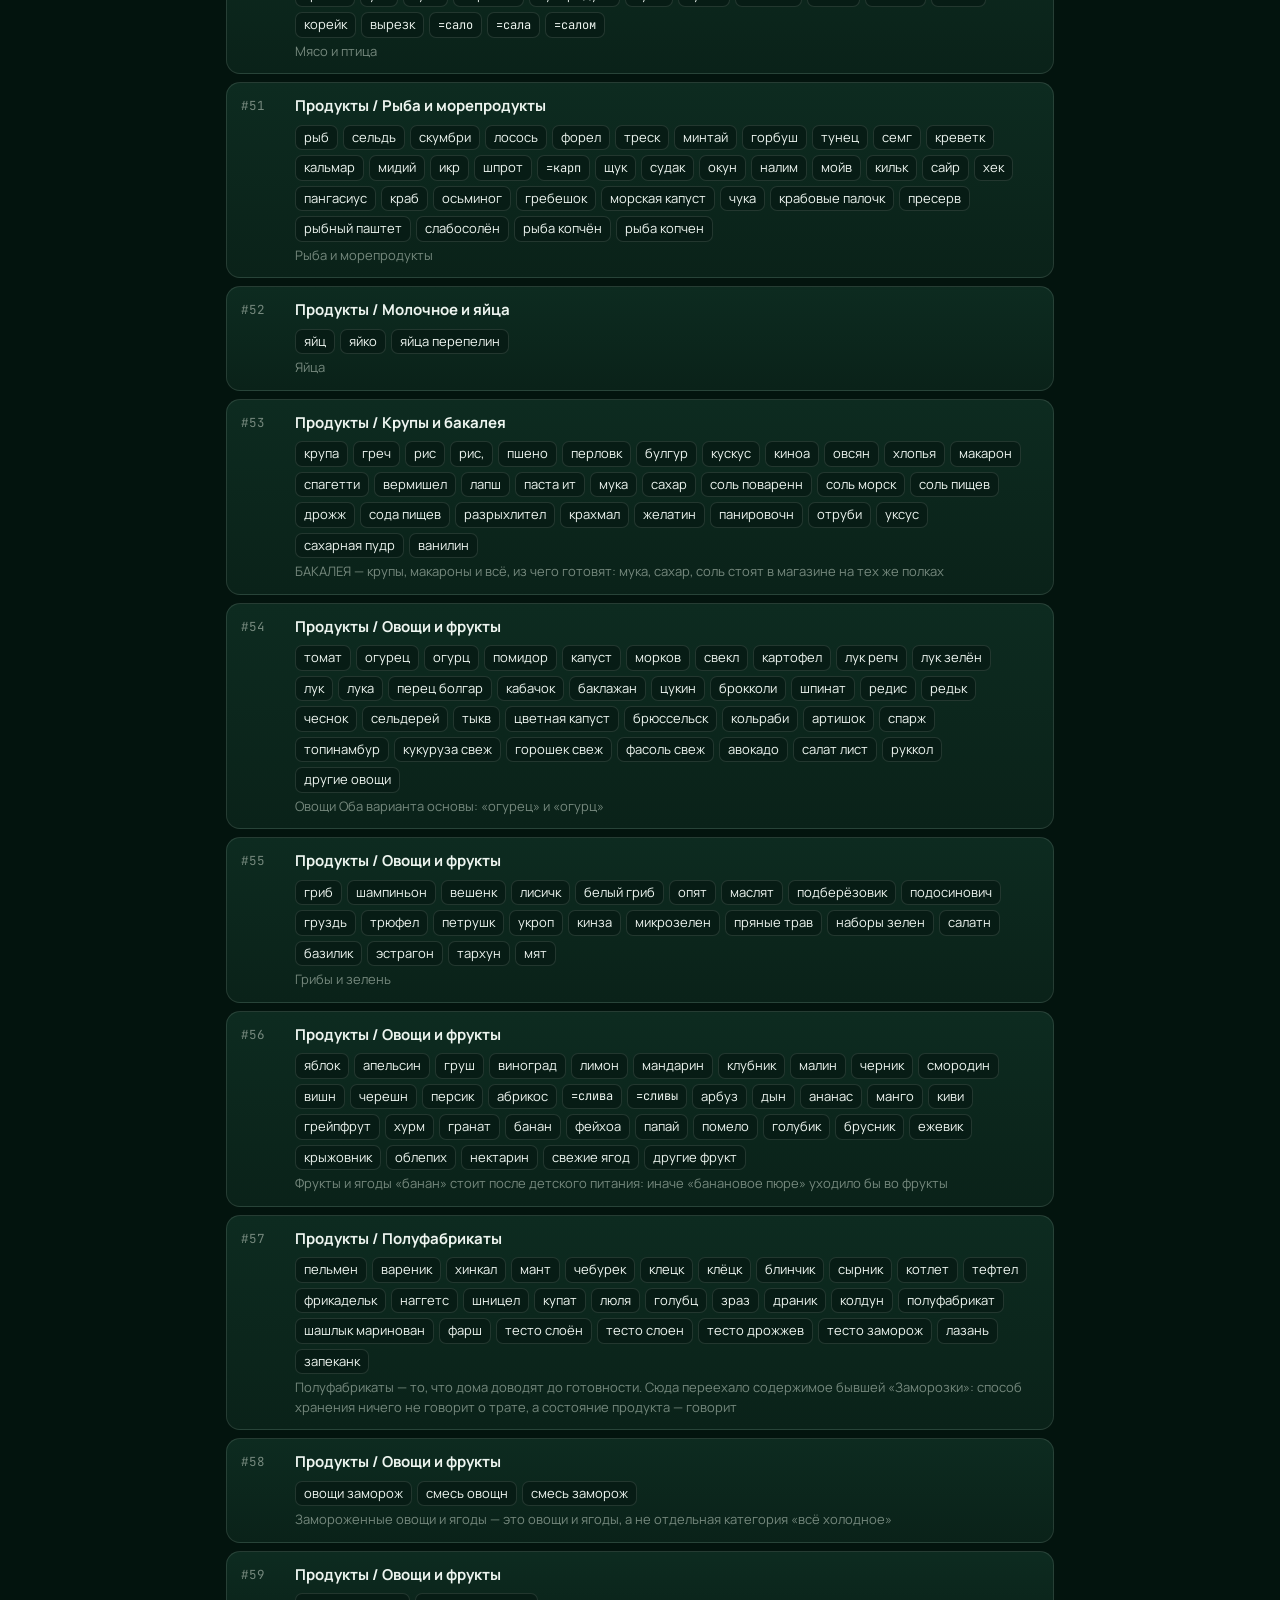
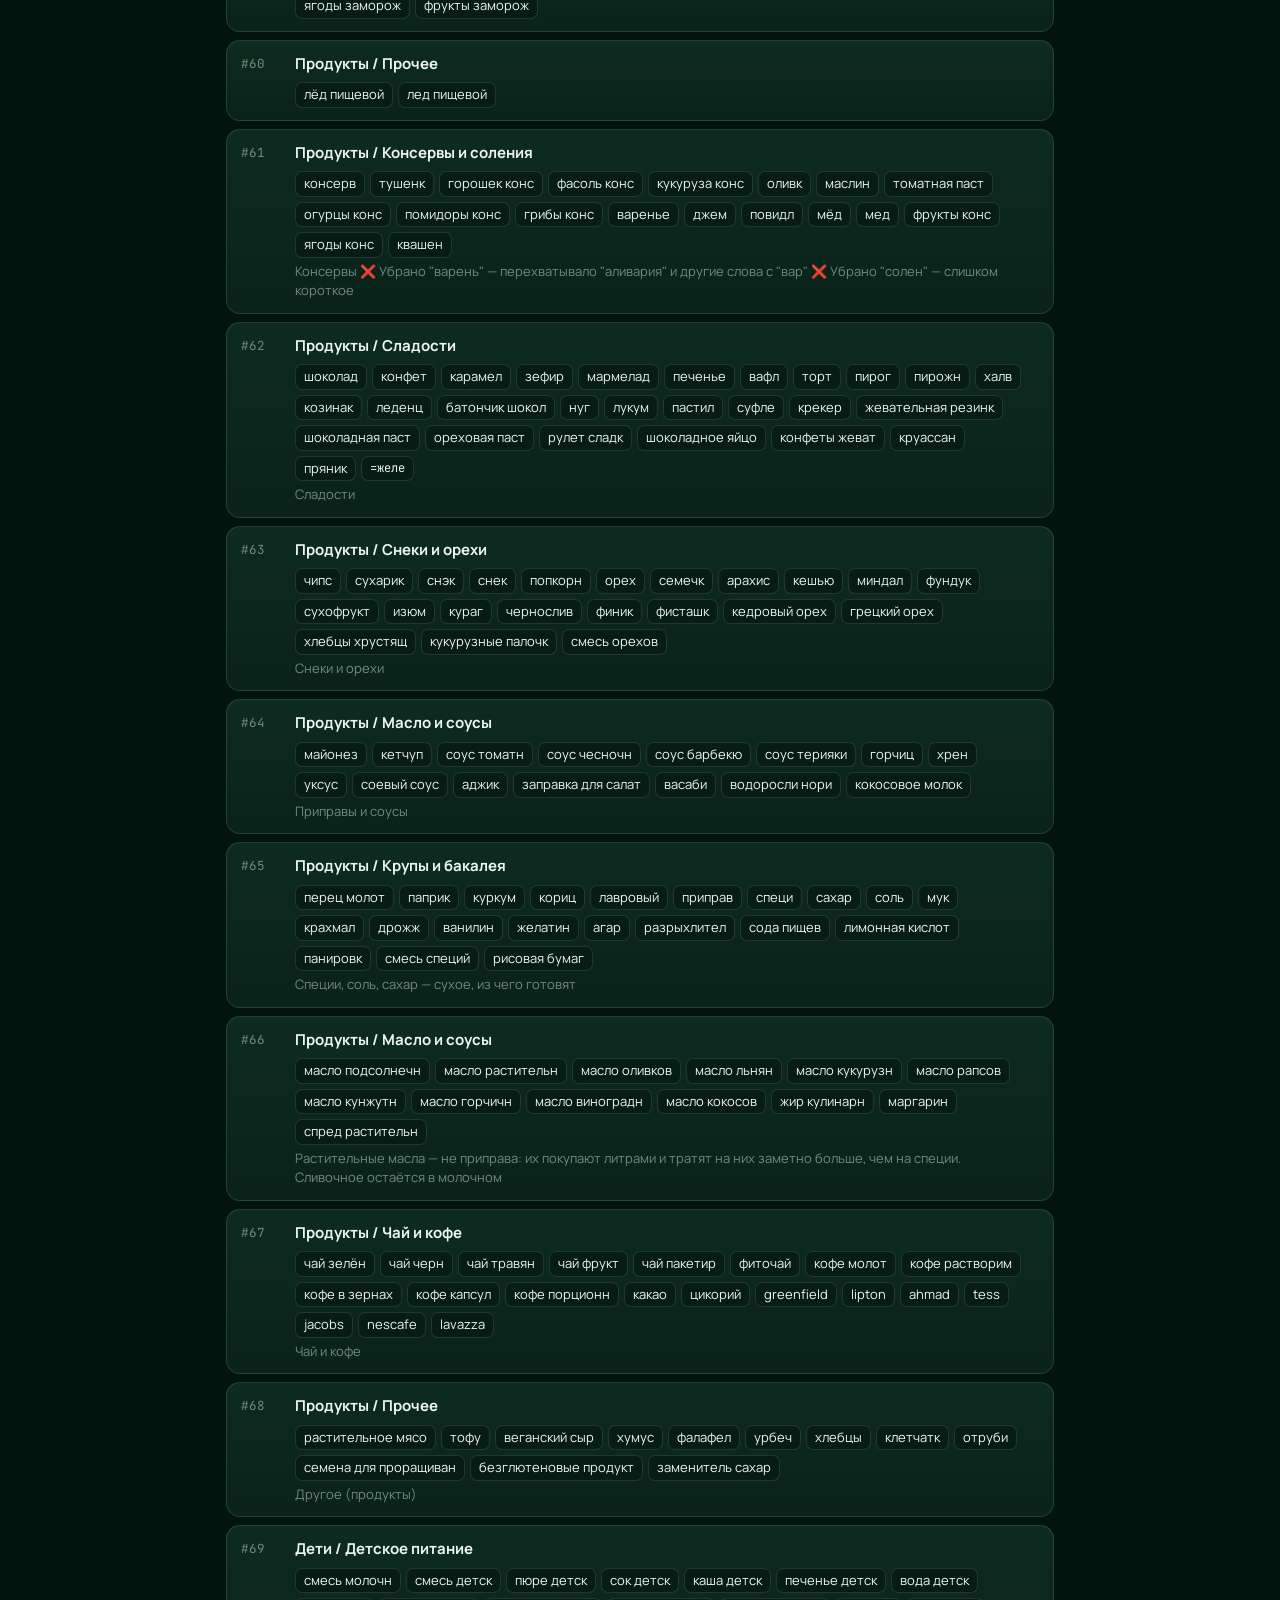
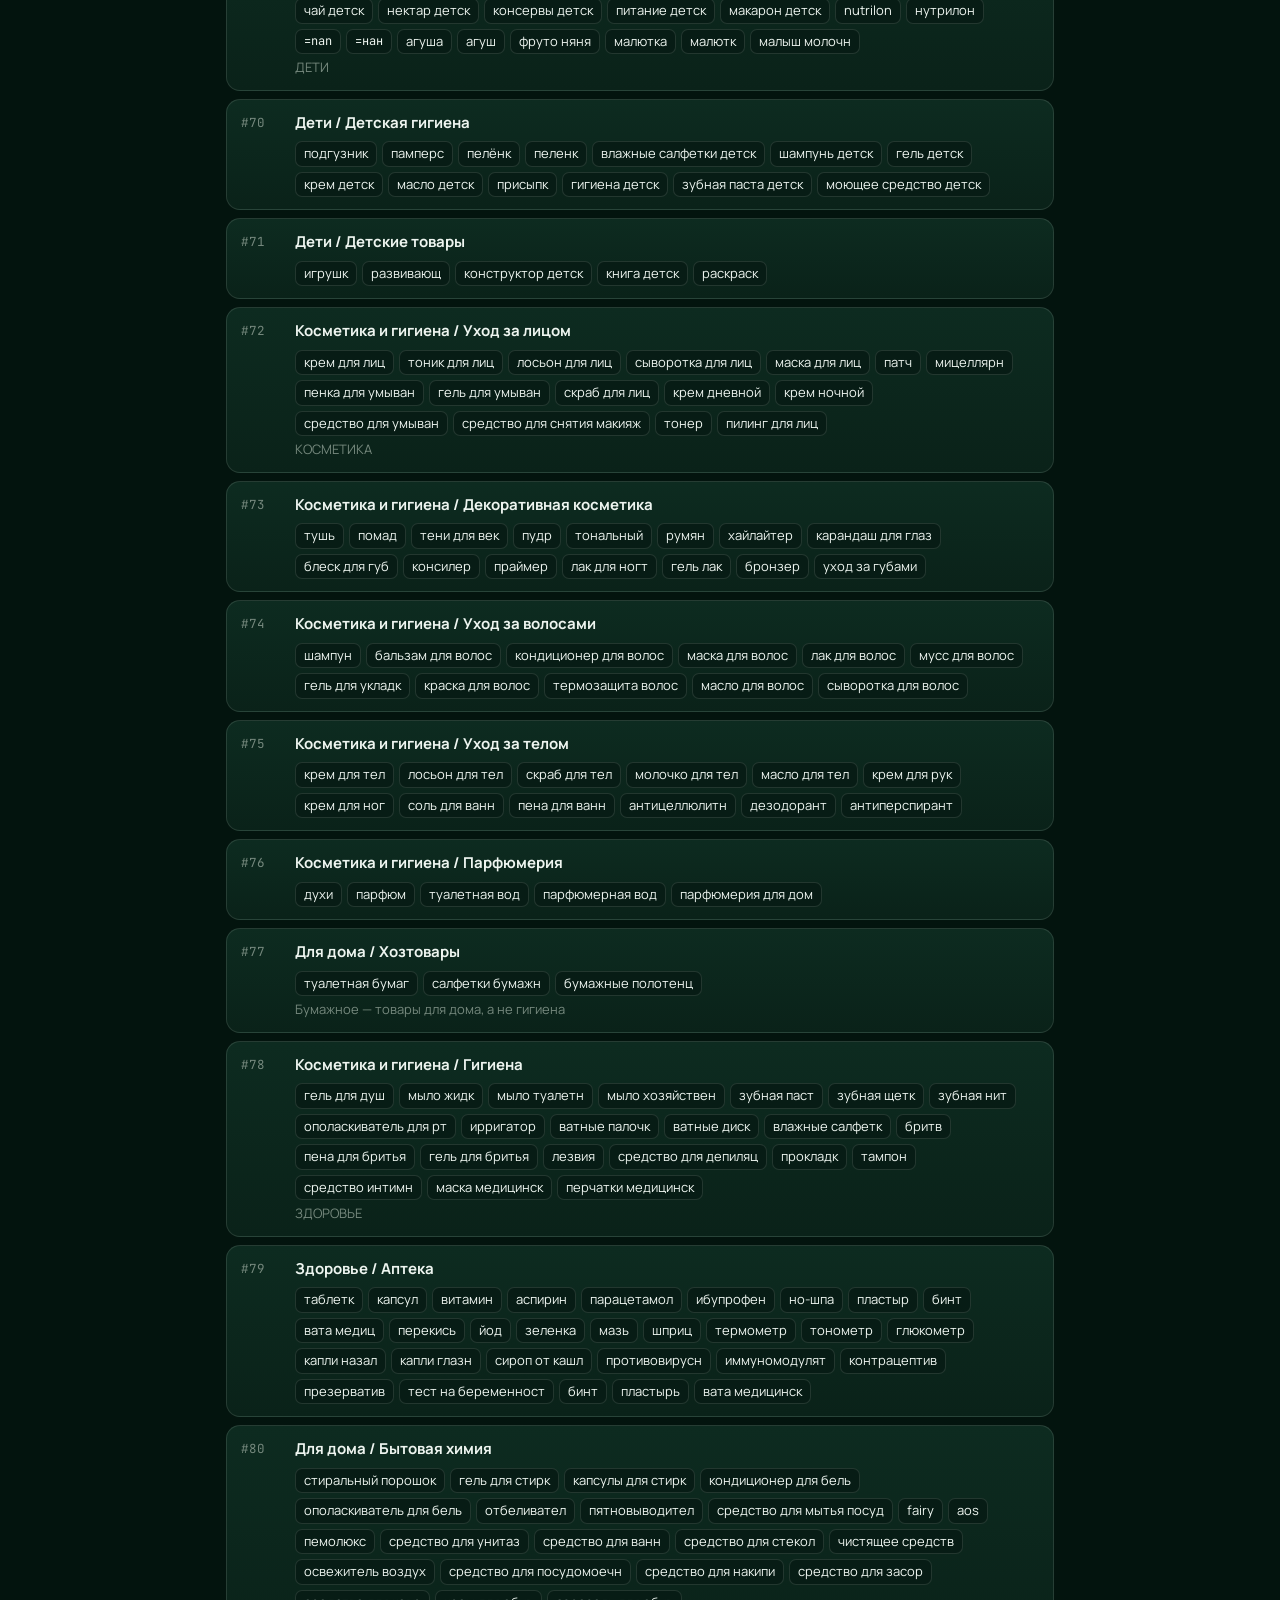
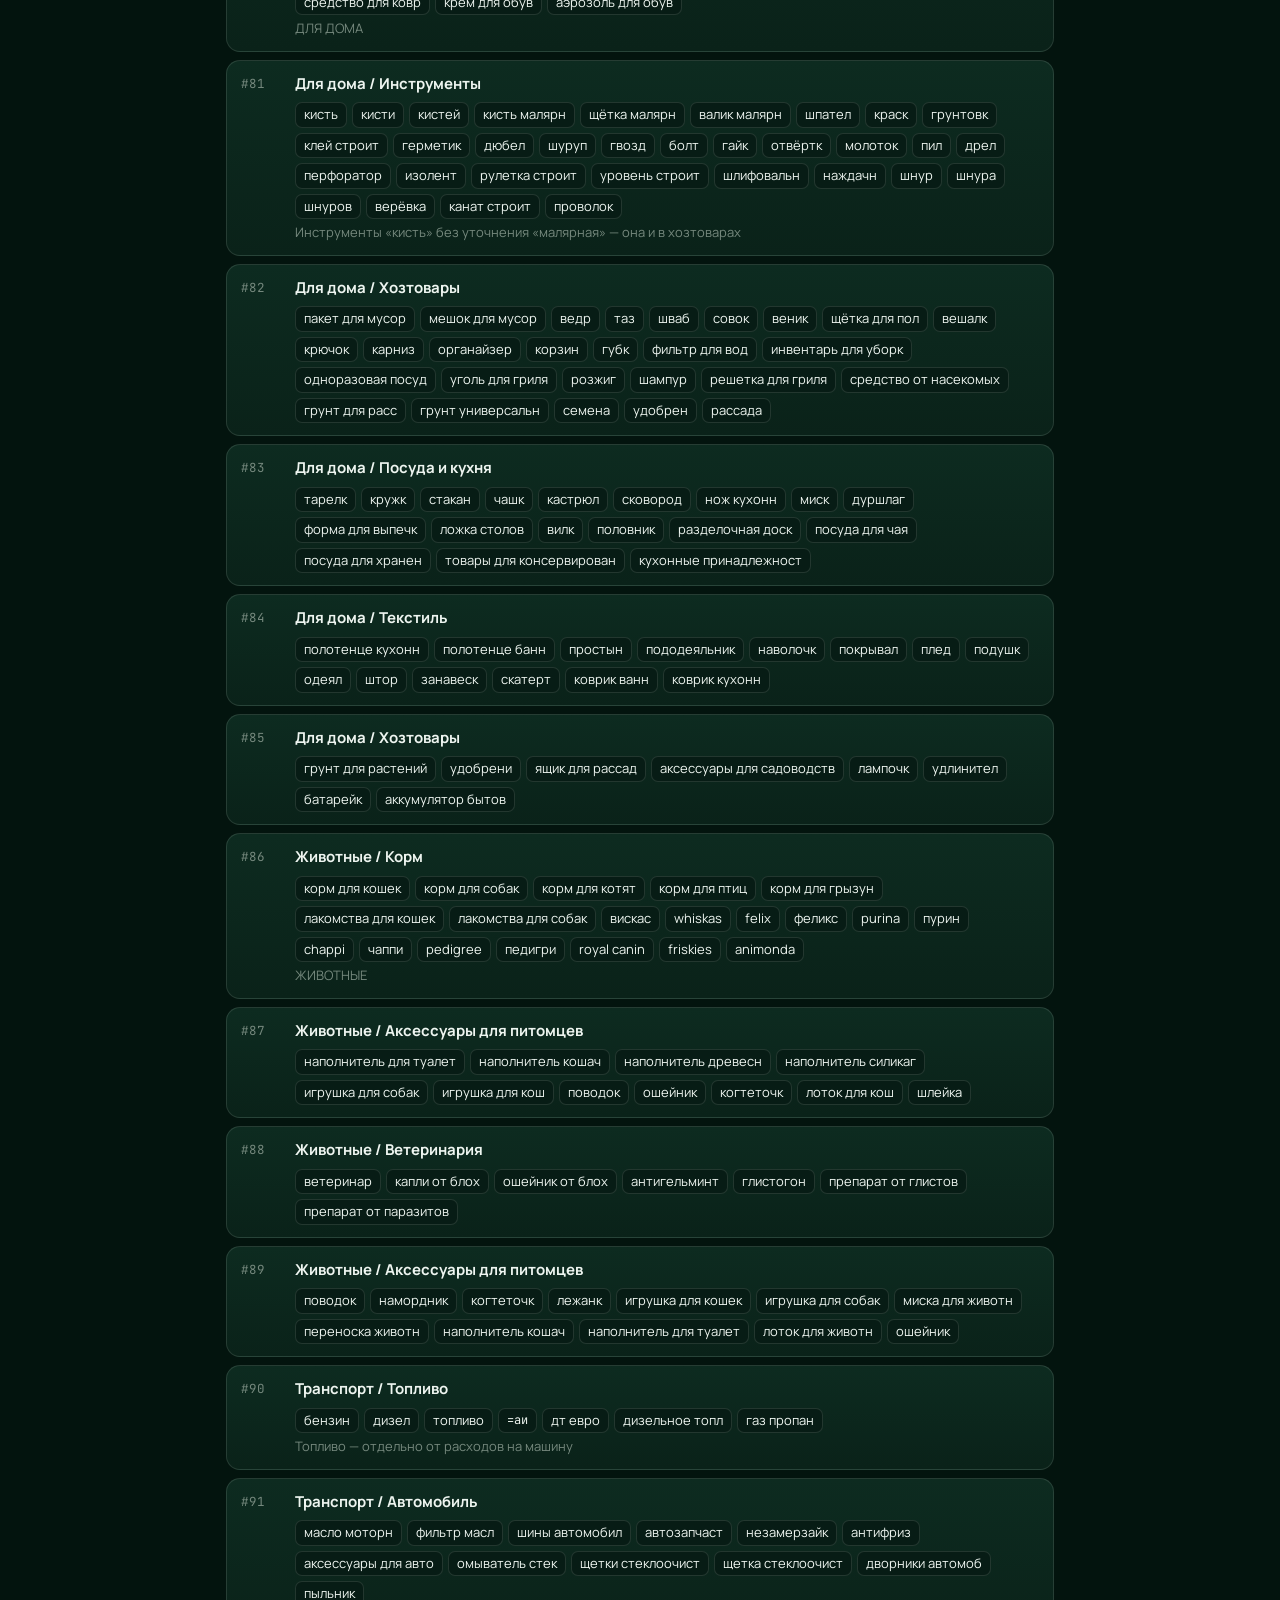
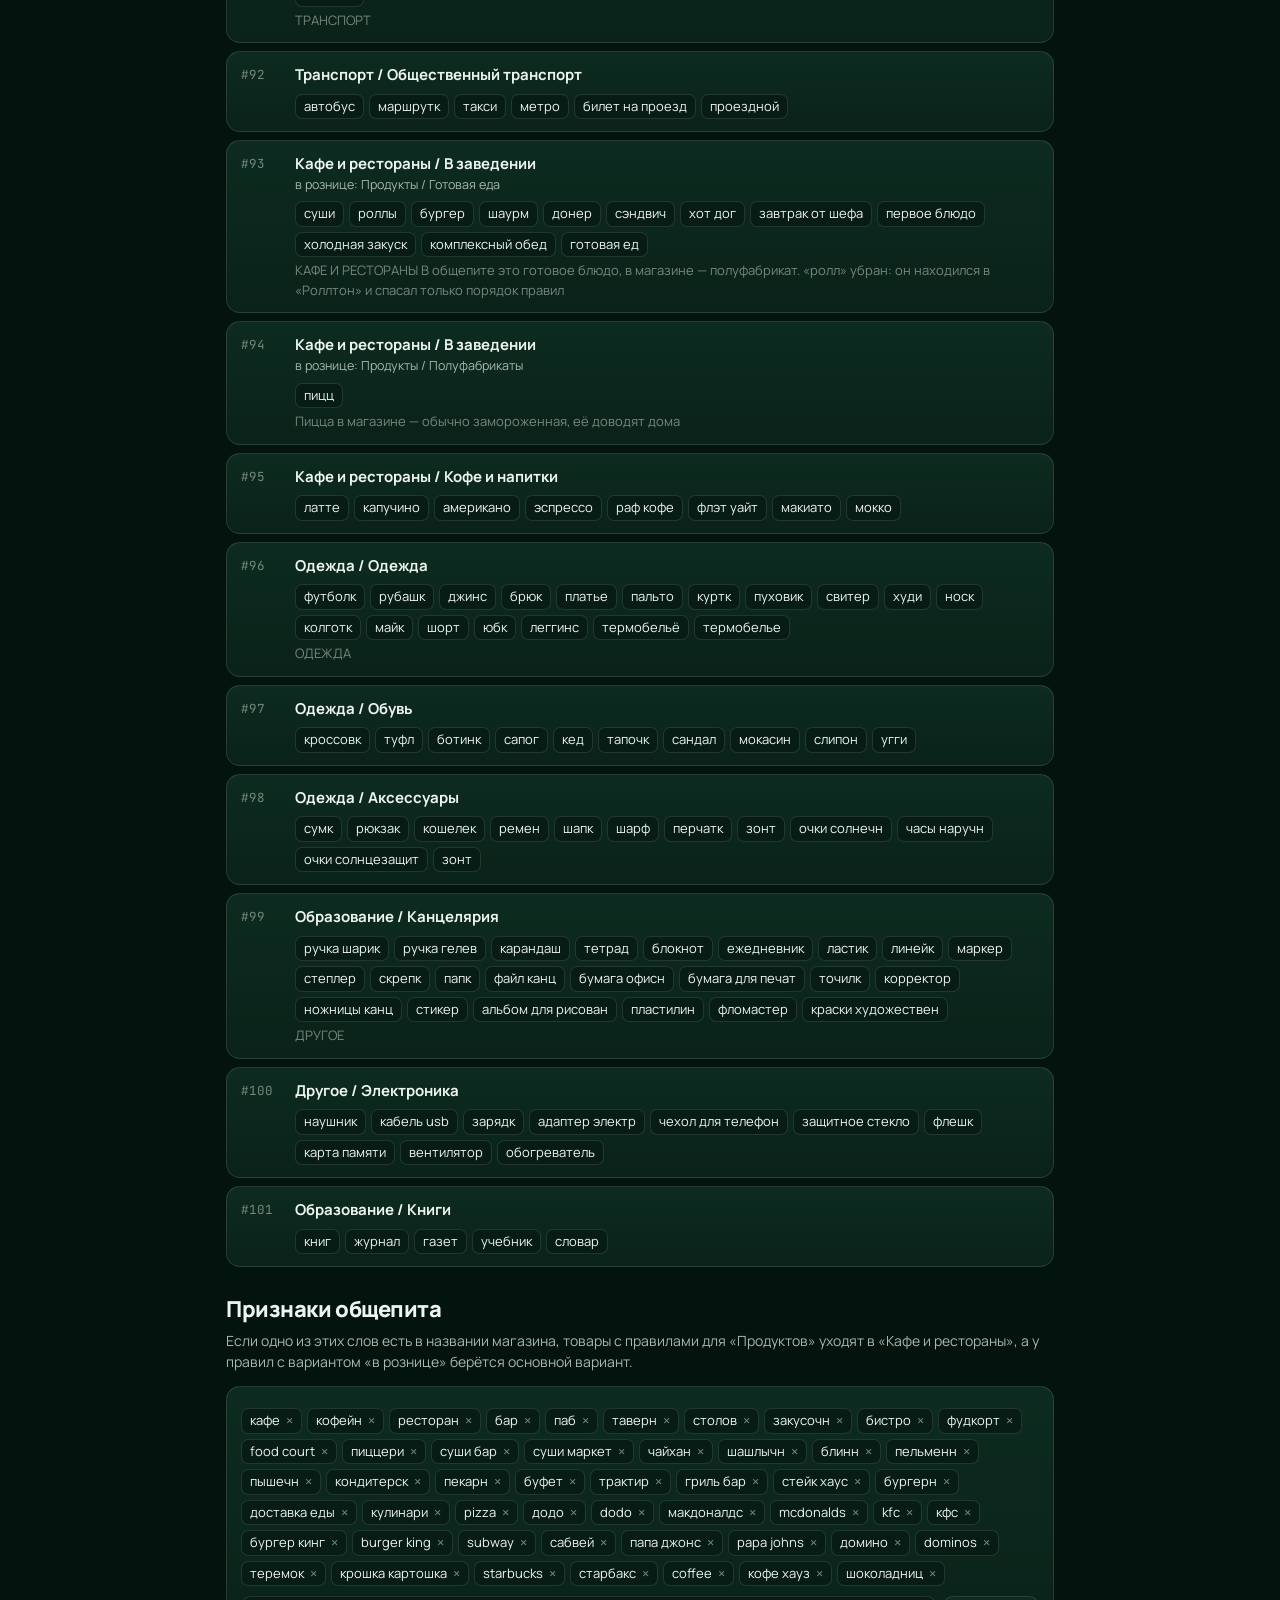
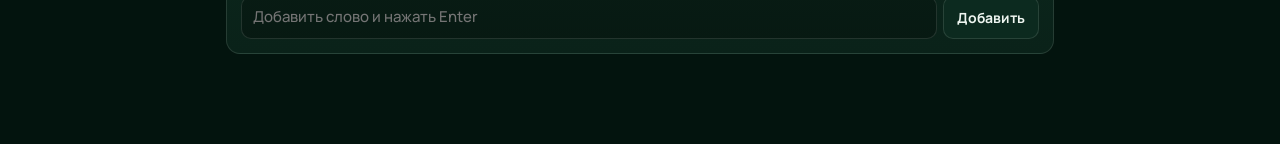
==== commit 914225d8: "create cms v1 admin.html" ====
--- a/admin.html
+++ b/admin.html
@@ -9,7 +9,7 @@
 <link rel="preconnect" href="https://fonts.googleapis.com">
 <link rel="stylesheet" href="https://fonts.googleapis.com/css2?family=Manrope:wght@400;500;600;700;800&family=JetBrains+Mono:wght@400;500&display=swap">
 <style>
-/* Редактор словаря категорий и «Что нового». Одна колонка, вкладки сверху, панель публикации снизу */
+/* Редактор словаря категорий, «Что нового» и текстов сайта. Одна колонка, вкладки сверху, панель публикации снизу */
 :root {
   --bg: #03140E; --surface: #0C2A1F; --sunk: #071C15; --line: rgba(233,245,238,.12);
   --text: #EEF5F0; --muted: #A6B8AD; --faint: #75887D;
@@ -154,6 +154,27 @@
 .diff .plus { color: var(--accent); font-weight: 700; }
 .diff .minus { color: var(--bad); font-weight: 700; }
 
+/* Сайт */
+.cms-tools { position: sticky; top: 62px; z-index: 5; display: flex; gap: 6px; flex-wrap: wrap; align-items: center; padding: 8px; margin: 12px 0 4px; background: rgba(7,28,21,.92); -webkit-backdrop-filter: blur(10px); backdrop-filter: blur(10px); border: 1px solid var(--line); border-radius: 12px; }
+.cms-tools .faint { font-size: 12.5px; margin-left: 4px; }
+.cms-group { border: 1px solid var(--line); border-radius: 14px; padding: 12px 14px; margin: 12px 0; background: linear-gradient(180deg, #0D2B20, #0A2219); }
+.cms-gt { font-weight: 800; font-size: 12px; color: var(--faint); text-transform: uppercase; letter-spacing: .06em; margin-bottom: 4px; }
+.cms-field { margin: 8px 0; }
+.cms-lbl { font-size: 11.5px; font-weight: 700; color: var(--faint); margin-bottom: 3px; }
+.ce { background: rgba(0,0,0,.25); border: 1px solid var(--line); border-radius: 10px; padding: 8px 11px; min-height: 38px; overflow-wrap: anywhere; line-height: 1.5; }
+.ce:focus { border-color: var(--accent); outline: none; }
+.ce.changed { border-color: color-mix(in srgb, var(--warn) 65%, var(--line)); }
+.ce.ce-h { font-weight: 800; font-size: 17px; letter-spacing: -.01em; }
+.ce b, .ce strong { color: #fff; }
+.ce a, .ce .gold { color: var(--accent); }
+.ce .n { color: var(--faint); margin-right: 6px; }
+.cms-list { border-left: 2px solid var(--line); padding-left: 10px; margin: 8px 0; }
+.cms-item { margin: 4px 0 8px; }
+.cms-item-bar { display: flex; gap: 4px; align-items: center; font-size: 12px; }
+.cms-item .cms-field { margin: 2px 0; }
+.btn.armed { background: var(--bad); color: #fff; border-color: var(--bad); }
+@media (max-width: 640px) { .cms-tools { position: static; } }
+#pFrame { width: 100%; height: 75vh; border: 1px solid var(--line); border-radius: 14px; background: #03140E; }
 .help ol { padding-left: 20px; margin: 6px 0; }
 .help li { margin-bottom: 5px; }
 a { color: var(--accent); overflow-wrap: anywhere; }
@@ -168,6 +189,7 @@
     <div class="tabs" role="tablist">
       <button role="tab" data-tab="rules" aria-selected="true">Категории<span class="dot" id="dotRules" hidden></span></button>
       <button role="tab" data-tab="wn" aria-selected="false">Что нового<span class="dot" id="dotWn" hidden></span></button>
+      <button role="tab" data-tab="site" aria-selected="false">Сайт<span class="dot" id="dotSite" hidden></span></button>
       <button role="tab" data-tab="access" aria-selected="false">Доступ</button>
     </div>
   </div>
@@ -237,6 +259,44 @@
         <div class="phone" id="wPreview"></div>
       </div>
     </div>
+  </section>
+
+  <!-- Сайт -->
+  <section id="tab-site" hidden>
+    <h2>Тексты сайта</h2>
+    <p class="sub">Выберите страницу и правьте тексты прямо в полях. Enter не переносит строку (Shift+Enter — перенос). Публикуется только открытая страница. Вёрстка, картинки и анимации не меняются.</p>
+    <div class="toolbar">
+      <select id="pSel" style="flex:1 1 240px;width:auto"></select>
+      <button class="btn" id="pPreview" type="button">Предпросмотр</button>
+      <button class="btn primary" id="pRelease" type="button" hidden>+ Новый выпуск</button>
+    </div>
+    <div class="card" id="pRelForm" hidden style="display:grid;gap:12px;margin-bottom:12px">
+      <h3>Новый выпуск</h3>
+      <div class="row">
+        <label class="f grow">Название<input type="text" id="rlTitle"></label>
+        <label class="f" style="flex:0 1 200px">Дата<input type="text" id="rlDate"></label>
+      </div>
+      <label class="f">Кратко, одной фразой<input type="text" id="rlSum" placeholder="Что главное в этом обновлении"></label>
+      <label class="f">✦ Новое — по пункту на строку<textarea id="rlNew" rows="3" placeholder="**Название функции.** Что она делает"></textarea></label>
+      <label class="f">↗ Улучшения — по пункту на строку<textarea id="rlBetter" rows="3"></textarea></label>
+      <label class="f">✓ Исправления — по пункту на строку<textarea id="rlFix" rows="3"></textarea></label>
+      <label class="f">Примечание в рамке (необязательно)<textarea id="rlNote" rows="2"></textarea></label>
+      <p class="muted" style="margin:0;font-size:13px">**текст** — жирным. Прежний выпуск свернётся сам, счётчик обновлений увеличится.</p>
+      <div id="rlMsg"></div>
+      <div class="row" style="justify-content:flex-end">
+        <button class="btn" id="rlCancel" type="button">Отмена</button>
+        <button class="btn primary" id="rlAdd" type="button">Добавить в черновик</button>
+      </div>
+    </div>
+    <div class="cms-tools" id="pTools" hidden>
+      <button class="btn small" type="button" data-fmt="bold"><b>Ж</b> Жирный</button>
+      <button class="btn small" type="button" data-fmt="link">Ссылка</button>
+      <button class="btn small" type="button" data-fmt="unlink">Убрать ссылку</button>
+      <button class="btn small" type="button" data-fmt="removeFormat">Убрать оформление</button>
+      <span class="faint">Выделите текст в поле, потом нажмите кнопку</span>
+    </div>
+    <div id="pPrevWrap" hidden style="margin:12px 0"><iframe id="pFrame" title="Предпросмотр страницы"></iframe></div>
+    <div id="pFields"></div>
   </section>
 
   <!-- Доступ -->
@@ -539,6 +599,8 @@
   const ro = !token ? 'Режим чтения: публиковать можно после того, как добавите токен во вкладке «Доступ».' : '';
   setStatus([ro].concat(problems).filter(Boolean).join('<br>'), problems.some(p => p.includes('не загруз')) ? 'bad' : '');
   renderAll();
+  // Страницы сайта перечитываем: после ввода токена — уже из GitHub, с правом записи
+  if (S.pages) { S.pages = {}; if (S.tab === 'site') loadPage(S.page); }
 }
 // У черновика — те же _id, что у оригинала, если правило не менялось по составу (для подсветки изменений)
 function matchIds(draftDoc, origDoc) {
@@ -743,6 +805,17 @@
 function renderDock() {
   const r = rulesDirty(), w = wnDirty();
   $('#dotRules').hidden = !r; $('#dotWn').hidden = !w;
+  $('#dotSite').hidden = !anyPageDirty();
+  if (S.tab === 'site') {
+    const dirty = pageDirty(S.page);
+    $('#dock').hidden = !dirty;
+    if (!dirty) return;
+    const errs = validatePage(S.page);
+    $('#dockText').innerHTML = '<b>«' + esc(pageTitle(S.page)) + '» изменена.</b> ' + (errs.length ? '<span style="color:var(--bad)">Ошибок: ' + errs.length + '</span>' : 'Опубликуется только эта страница.');
+    $('#dockPublish').disabled = !token;
+    $('#dockPublish').title = token ? '' : 'Добавьте токен во вкладке «Доступ»';
+    return;
+  }
   const which = S.tab === 'wn' ? 'wn' : 'rules';
   const dirty = which === 'wn' ? w : r;
   $('#dock').hidden = !dirty || S.tab === 'access';
@@ -795,6 +868,7 @@
 // ---------- Публикация ----------
 let publishing = null;
 function openPublish() {
+  if (S.tab === 'site') { openPublishPage(); return; }
   const which = S.tab === 'wn' ? 'wn' : 'rules';
   publishing = which;
   const v = which === 'rules' ? validateRules(S.rules.cur) : validateWn(S.wn.cur);
@@ -815,7 +889,9 @@
   const go = $('#sheetGo');
   go.disabled = true; go.textContent = 'Публикую…';
   try {
-    if (publishing === 'rules') {
+    if (publishing.startsWith('page:')) {
+      await publishPage(publishing.slice(5));
+    } else if (publishing === 'rules') {
       const doc = stripIds(S.rules.cur);
       doc.version = S.rules.orig.version + 1;
       const text = serializeRules(doc);
@@ -848,17 +924,410 @@
   }
 }
 
+// ---------- Сайт: тексты страниц ----------
+// Редактируются только элементы с data-cms (тексты) и data-cms-list (списки).
+// Файл меняется точечно: остальной код страницы остаётся байт в байт прежним.
+const PAGES = [
+  ['index.html', 'Главная'], ['support.html', 'Поддержка'], ['changelog.html', 'История обновлений'],
+  ['privacy.html', 'Политика конфиденциальности'], ['privacy-en.html', 'Privacy policy (EN)'],
+  ['Review.html', 'Для проверки Apple'], ['site.js', 'Общие настройки сайта']
+];
+const pageTitle = p => (PAGES.find(x => x[0] === p) || [p, p])[1];
+S.pages = {}; S.page = 'index.html';
+const pageDirty = p => { const x = S.pages[p]; return !!(x && x.loaded && x.cur !== x.orig); };
+const anyPageDirty = () => Object.keys(S.pages).some(pageDirty);
+function hashStr(s) { let h = 0; for (let i = 0; i < s.length; i++) h = (h * 31 + s.charCodeAt(i)) | 0; return s.length + ':' + h; }
+function savePageDraft(p) {
+  const x = S.pages[p]; if (!x || !x.loaded) return;
+  const k = 'skarbiq-draft-page-' + p;
+  pageDirty(p) ? store.set(k, JSON.stringify({ base: hashStr(x.orig), cur: x.cur })) : store.del(k);
+}
+
+async function loadPage(p, force) {
+  if (S.pages[p] && S.pages[p].loaded && !force) { renderSite(); return; }
+  S.pages[p] = { loaded: false }; renderSite();
+  try {
+    const f = await loadFile(p);
+    const x = { orig: f.text, cur: f.text, sha: f.sha, loaded: true, note: '' };
+    const d = store.get('skarbiq-draft-page-' + p);
+    if (d) {
+      try {
+        const j = JSON.parse(d);
+        if (j.base === hashStr(f.text)) { x.cur = j.cur; x.note = 'Восстановлен неопубликованный черновик этой страницы.'; }
+        else store.del('skarbiq-draft-page-' + p);
+      } catch (e) { store.del('skarbiq-draft-page-' + p); }
+    }
+    S.pages[p] = x;
+  } catch (e) { S.pages[p] = { loaded: false, error: e.message }; }
+  if (S.page === p) renderSite();
+  renderDock();
+}
+
+// Элемент по фрагменту открывающего тега: границы в исходном тексте
+function findEl(src, needle) {
+  const i = src.indexOf(needle); if (i < 0) return null;
+  const start = src.lastIndexOf('<', i);
+  const m = /^<([a-zA-Z][a-zA-Z0-9-]*)/.exec(src.slice(start, start + 40)); if (!m) return null;
+  const tag = m[1].toLowerCase();
+  const openEnd = src.indexOf('>', i) + 1;
+  const re = new RegExp('<(/?)' + tag + '(?=[\\s>/])', 'gi'); re.lastIndex = openEnd;
+  let depth = 1, x;
+  while ((x = re.exec(src))) {
+    if (x[1]) { if (--depth === 0) return { start, openEnd, closeStart: x.index, end: src.indexOf('>', x.index) + 1, tag }; }
+    else depth++;
+  }
+  return null;
+}
+const fNeedle = k => 'data-cms="' + k + '"';
+const iNeedle = k => 'data-cms-item="' + k + '"';
+const lNeedle = k => 'data-cms-list="' + k + '"';
+function innerOf(src, k) { const e = findEl(src, fNeedle(k)); return e ? src.slice(e.openEnd, e.closeStart) : null; }
+function maxKey(src) { let n = 0; src.replace(/data-cms(?:-item|-list)?="[a-z](\d+)"/g, (a, d) => { n = Math.max(n, +d); return a; }); return n; }
+
+// Разрешённое оформление внутри текста
+const ALLOWED = { B: [], STRONG: [], I: [], EM: [], BR: [], CODE: [], SMALL: ['class'], SPAN: ['class', 'aria-hidden'], A: ['href', 'target', 'rel', 'class'] };
+function sanitize(html) {
+  const t = document.createElement('template'); t.innerHTML = html;
+  (function walk(n) {
+    Array.from(n.childNodes).forEach(c => {
+      if (c.nodeType === 8) { c.remove(); return; }
+      if (c.nodeType !== 1) return;
+      const tag = c.tagName;
+      if (['SCRIPT', 'STYLE', 'IFRAME', 'OBJECT', 'IMG'].includes(tag)) { c.remove(); return; }
+      walk(c);
+      if (!ALLOWED[tag]) { c.replaceWith(...c.childNodes); return; }
+      Array.from(c.attributes).forEach(a => { if (!ALLOWED[tag].includes(a.name)) c.removeAttribute(a.name); });
+      if (tag === 'A' && /^\s*javascript:/i.test(c.getAttribute('href') || '')) c.removeAttribute('href');
+      if (tag === 'SPAN' && !c.attributes.length) c.replaceWith(...c.childNodes);
+    });
+  })(t.content);
+  return t.innerHTML;
+}
+
+function setField(p, k, html, tocId) {
+  const x = S.pages[p]; const e = findEl(x.cur, fNeedle(k)); if (!e) return;
+  x.cur = x.cur.slice(0, e.openEnd) + html + x.cur.slice(e.closeStart);
+  if (tocId) {
+    // Оглавление политики повторяет заголовки разделов — обновляем и его
+    const d = document.createElement('div'); d.innerHTML = html; d.querySelectorAll('.n').forEach(n => n.remove());
+    const txt = esc(d.textContent.replace(/\s+/g, ' ').trim());
+    x.cur = x.cur.replace(new RegExp('(<a href="#' + tocId + '"[^>]*>)[^<]*(</a>)', 'g'), (a, o, c) => o + txt + c);
+  }
+}
+function removeItem(p, k) {
+  const x = S.pages[p]; const e = findEl(x.cur, iNeedle(k)); if (!e) return;
+  let s = e.start; const ls = x.cur.lastIndexOf('\n', s - 1);
+  if (ls >= 0 && /^[ \t]*$/.test(x.cur.slice(ls + 1, s))) s = ls;
+  x.cur = x.cur.slice(0, s) + x.cur.slice(e.end);
+}
+function swapItems(p, k1, k2) {
+  const x = S.pages[p]; let a = findEl(x.cur, iNeedle(k1)), b = findEl(x.cur, iNeedle(k2)); if (!a || !b) return;
+  if (a.start > b.start) [a, b] = [b, a];
+  const ta = x.cur.slice(a.start, a.end), tb = x.cur.slice(b.start, b.end);
+  x.cur = x.cur.slice(0, a.start) + tb + x.cur.slice(a.end, b.start) + ta + x.cur.slice(b.end);
+}
+function addItem(p, lastKey) {
+  const x = S.pages[p]; const it = findEl(x.cur, iNeedle(lastKey)); if (!it) return null;
+  let html = x.cur.slice(it.start, it.end), n = maxKey(x.cur), first = null;
+  html = html.replace(/data-cms(-item|-list)?="([a-z])\d+"/g, (a, kind, pre) => 'data-cms' + (kind || '') + '="' + pre + (++n) + '"');
+  html = html.replace(/ id="[^"]*"/g, '');
+  // Тексты нового пункта — заготовки, чтобы не забыть поправить
+  (html.match(/data-cms="[a-z]\d+"/g) || []).forEach(nd => {
+    const key = nd.slice(10, -1); if (!first) first = key;
+    const e = findEl(html, nd); if (e) html = html.slice(0, e.openEnd) + (e.tag === 'summary' ? 'Новый вопрос' : 'Новый пункт') + html.slice(e.closeStart);
+  });
+  const ls = x.cur.lastIndexOf('\n', it.start - 1), indent = x.cur.slice(ls + 1, it.start);
+  const sep = /^[ \t]*$/.test(indent) ? '\n' + indent : '';
+  x.cur = x.cur.slice(0, it.end) + sep + html + x.cur.slice(it.end);
+  return first;
+}
+
+// ---------- Сайт: отрисовка ----------
+const KIND = { H1: 'Главный заголовок', H2: 'Заголовок', H3: 'Подзаголовок', H4: 'Подзаголовок', P: 'Текст', LI: 'Пункт', SUMMARY: 'Вопрос' };
+function fieldLabel(el) {
+  if (el.classList.contains('a')) return 'Ответ';
+  if (el.classList.contains('date')) return 'Дата';
+  if (el.classList.contains('note')) return 'Примечание';
+  if (el.classList.contains('summary')) return 'Кратко';
+  return KIND[el.tagName] || 'Текст';
+}
+function groupTitle(el) {
+  const h = el.querySelector('h1,h2,h3'); if (!h) return '';
+  const c = h.cloneNode(true); c.querySelectorAll('.n').forEach(n => n.remove());
+  const t = c.textContent.replace(/\s+/g, ' ').trim();
+  return t ? '<div class="cms-gt">' + esc(t.length > 70 ? t.slice(0, 70) + '…' : t) + '</div>' : '';
+}
+function fieldHtml(el) {
+  const k = el.getAttribute('data-cms');
+  const sec = el.tagName === 'H2' && el.closest('section[id]');
+  return '<div class="cms-field"><div class="cms-lbl">' + esc(fieldLabel(el)) + '</div><div class="ce' + (/^H\d$/.test(el.tagName) ? ' ce-h' : '') +
+    '" contenteditable="true" spellcheck="true" data-ce="' + k + '"' + (sec ? ' data-toc="' + esc(sec.id) + '"' : '') + '></div></div>';
+}
+function listHtml(el) {
+  const lk = el.getAttribute('data-cms-list');
+  const items = Array.from(el.children).filter(c => c.hasAttribute('data-cms-item'));
+  let h = '<div class="cms-list">';
+  items.forEach((it, i) => {
+    const ik = it.getAttribute('data-cms-item');
+    const prev = i ? items[i - 1].getAttribute('data-cms-item') : '', next = i < items.length - 1 ? items[i + 1].getAttribute('data-cms-item') : '';
+    h += '<div class="cms-item"><div class="cms-item-bar"><span class="faint">' + (i + 1) + '</span><span style="flex:1"></span>' +
+      '<button class="btn small" type="button" data-swap="' + ik + '" data-with="' + prev + '"' + (prev ? '' : ' disabled') + ' aria-label="Выше">↑</button>' +
+      '<button class="btn small" type="button" data-swap="' + ik + '" data-with="' + next + '"' + (next ? '' : ' disabled') + ' aria-label="Ниже">↓</button>' +
+      '<button class="btn small danger" type="button" data-del="' + ik + '" aria-label="Удалить">✕</button></div>' +
+      (it.hasAttribute('data-cms') ? fieldHtml(it) : walkCms(it)) + '</div>';
+  });
+  if (items.length) h += '<button class="btn small" type="button" data-add="' + items[items.length - 1].getAttribute('data-cms-item') + '">+ Пункт</button>';
+  return h + '</div>';
+}
+function walkCms(node) {
+  let h = '';
+  Array.from(node.children).forEach(el => {
+    if (el.hasAttribute('data-cms')) h += fieldHtml(el);
+    else if (el.hasAttribute('data-cms-list')) h += listHtml(el);
+    else if (/^(SECTION|ARTICLE)$/.test(el.tagName)) { const inner = walkCms(el); if (inner) h += '<div class="cms-group">' + groupTitle(el) + inner + '</div>'; }
+    else h += walkCms(el);
+  });
+  return h;
+}
+
+function renderSite(focusKey) {
+  const p = S.page, x = S.pages[p], box = $('#pFields');
+  $('#pSel').value = p;
+  const ready = !!(x && x.loaded);
+  $('#pRelease').hidden = p !== 'changelog.html' || !ready;
+  if (p !== 'changelog.html') $('#pRelForm').hidden = true;
+  $('#pPreview').hidden = p === 'site.js' || !ready;
+  $('#pTools').hidden = p === 'site.js' || !ready;
+  if (p === 'site.js') $('#pPrevWrap').hidden = true;
+  if (!x || (!x.loaded && !x.error)) { box.innerHTML = '<div class="empty">Загружаю…</div>'; return; }
+  if (x.error) { box.innerHTML = '<div class="banner bad">Страница не загрузилась: ' + esc(x.error) + '</div>'; return; }
+  if (p === 'site.js') { renderSiteJs(x); return; }
+  const doc = new DOMParser().parseFromString(x.cur, 'text/html');
+  const main = doc.querySelector('main') || doc.body;
+  if (!main.querySelector('[data-cms]')) {
+    box.innerHTML = '<div class="banner">На этой странице ещё нет разметки для редактора. Залейте на сайт размеченную версию страницы — тогда её тексты появятся здесь.</div>';
+    $('#pTools').hidden = true; return;
+  }
+  box.innerHTML = (x.note ? '<div class="banner ok" style="margin-top:0">' + esc(x.note) + '</div>' : '') + walkCms(main);
+  box.querySelectorAll('[data-ce]').forEach(ce => {
+    const k = ce.dataset.ce, now = innerOf(x.cur, k), was = innerOf(x.orig, k);
+    ce.innerHTML = now == null ? '' : now;
+    ce.classList.toggle('changed', was !== now);
+  });
+  if (focusKey) { const ce = box.querySelector('[data-ce="' + focusKey + '"]'); if (ce) { ce.scrollIntoView({ block: 'center' }); ce.focus(); document.execCommand('selectAll', false, null); } }
+  updatePreview();
+}
+
+// site.js: переключатель «вышло в App Store» и ссылки
+function jsVar(src, name) { const m = new RegExp('var ' + name + ' = ([^;]+);').exec(src); return m ? m[1].trim() : null; }
+function setJsVar(p, name, val) { const x = S.pages[p]; x.cur = x.cur.replace(new RegExp('(var ' + name + ' = )[^;]+;'), (a, pre) => pre + val + ';'); }
+function renderSiteJs(x) {
+  const rel = jsVar(x.cur, 'RELEASED'), as = jsVar(x.cur, 'APP_STORE'), tf = jsVar(x.cur, 'TESTFLIGHT');
+  if (rel == null || as == null || tf == null) { $('#pFields').innerHTML = '<div class="banner bad">В site.js не найдены настройки RELEASED / APP_STORE / TESTFLIGHT.</div>'; return; }
+  const unq = s => s.replace(/^['"]|['"]$/g, '');
+  $('#pFields').innerHTML = '<div class="card" style="display:grid;gap:14px">' +
+    '<label class="check"><input type="checkbox" id="sjReleased"' + (rel === 'true' ? ' checked' : '') + '> Приложение вышло в App Store</label>' +
+    '<p class="muted" style="margin:-6px 0 0;font-size:13.5px">Включено — все кнопки «Скачать» на сайте ведут в App Store, надпись «ТЕСТ» на главной меняется на «НОВОЕ · Теперь в App Store». Выключено — кнопки ведут в TestFlight.</p>' +
+    '<label class="f">Ссылка на App Store<input type="text" id="sjAS" value="' + esc(unq(as)) + '"></label>' +
+    '<label class="f">Ссылка на TestFlight<input type="text" id="sjTF" value="' + esc(unq(tf)) + '"></label></div>';
+}
+
+let previewTimer = null;
+function updatePreview() {
+  if ($('#pPrevWrap').hidden) return;
+  clearTimeout(previewTimer);
+  previewTimer = setTimeout(() => {
+    const x = S.pages[S.page]; if (!x || !x.loaded) return;
+    const base = '<base href="https://' + OWNER + '.github.io/' + REPO + '/">';
+    $('#pFrame').srcdoc = x.cur.replace(/<head([^>]*)>/i, m => m + base);
+  }, 500);
+}
+
+// ---------- Сайт: новый выпуск в истории обновлений ----------
+const inlineMd = s => esc(s).replace(/\*\*(.+?)\*\*/g, '<b>$1</b>');
+function ruDate(d) { return new Intl.DateTimeFormat('ru', { day: 'numeric', month: 'long', year: 'numeric' }).format(d).replace(/\s*г\.$/, ''); }
+function openReleaseForm() {
+  const x = S.pages['changelog.html']; if (!x || !x.loaded) return;
+  const now = new Date();
+  let month = new Intl.DateTimeFormat('ru', { month: 'long' }).format(now); month = month.charAt(0).toUpperCase() + month.slice(1);
+  const same = (x.cur.match(new RegExp('<h2[^>]*>' + month + ', обновление', 'g')) || []).length;
+  $('#rlTitle').value = month + ', обновление ' + (same + 1);
+  $('#rlDate').value = ruDate(now);
+  $('#rlMsg').innerHTML = '';
+  $('#pRelForm').hidden = false;
+  $('#rlSum').focus();
+}
+function addRelease() {
+  const x = S.pages['changelog.html'];
+  const title = $('#rlTitle').value.trim(), date = $('#rlDate').value.trim(), sum = $('#rlSum').value.trim(), note = $('#rlNote').value.trim();
+  const groups = [['new', '✦ Новое', $('#rlNew').value], ['better', '↗ Улучшения', $('#rlBetter').value], ['fix', '✓ Исправления', $('#rlFix').value]]
+    .map(g => [g[0], g[1], g[2].split('\n').map(s => s.trim().replace(/^[-–•*]\s+/, '')).filter(Boolean)]).filter(g => g[2].length);
+  if (!title || !date) { $('#rlMsg').innerHTML = '<div class="banner bad">Нужны название и дата.</div>'; return; }
+  if (!groups.length) { $('#rlMsg').innerHTML = '<div class="banner bad">Добавьте хотя бы один пункт в «Новое», «Улучшения» или «Исправления».</div>'; return; }
+  let src = x.cur, n = maxKey(src);
+  const k = pre => pre + (++n);
+  const ids = Array.from(src.matchAll(/<article[^>]*\bid="r(\d+)"/g)).map(m => +m[1]);
+  const rid = (ids.length ? Math.max(...ids) : 0) + 1;
+  let a = '<article class="rel reveal latest" id="r' + rid + '">\n  <div class="rel-card">\n' +
+    '    <div class="rel-head"><h2 data-cms="' + k('f') + '">' + esc(title) + '</h2><span class="date" data-cms="' + k('f') + '">' + esc(date) + '</span><span class="latest-b">Последнее</span></div>\n';
+  if (sum) a += '    <p class="summary" data-cms="' + k('f') + '">' + inlineMd(sum) + '</p>\n';
+  groups.forEach(([cls, label, lines]) => {
+    a += '    <div class="kind ' + cls + '">' + label + '</div>\n    <ul data-cms-list="' + k('l') + '">\n' +
+      lines.map(l => '      <li data-cms-item="' + k('i') + '" data-cms="' + k('f') + '">' + inlineMd(l) + '</li>\n').join('') + '    </ul>\n\n';
+  });
+  if (note) a += '    <div class="note" data-cms="' + k('f') + '">' + inlineMd(note) + '</div>\n';
+  a += '  </div>\n</article>\n';
+  // Прежний «последний» выпуск сворачиваем, как остальные
+  const lm = /<article class="rel reveal latest"[^>]*>/.exec(src);
+  if (lm) {
+    const e = findEl(src, lm[0]);
+    if (e) {
+      let art = src.slice(e.start, e.end);
+      art = art.replace('class="rel reveal latest"', 'class="rel reveal collapsed"').replace(/<span class="latest-b">[^<]*<\/span>/, '');
+      if (!art.includes('class="more"')) {
+        const kp = art.indexOf('<div class="kind'), close = art.lastIndexOf('</div>');
+        if (kp > 0 && close > kp) art = art.slice(0, kp) + '<div class="more">' + art.slice(kp, close).replace(/\s+$/, '') +
+          '</div>\n    <button class="toggle-rel" type="button" aria-expanded="false">Показать изменения</button>\n  ' + art.slice(close);
+      }
+      src = src.slice(0, e.start) + art + src.slice(e.end);
+    }
+  }
+  const first = src.search(/<article class="rel/);
+  if (first < 0) { $('#rlMsg').innerHTML = '<div class="banner bad">В файле не найден список выпусков.</div>'; return; }
+  src = src.slice(0, first) + a + src.slice(first);
+  const cnt = (src.match(/<article class="rel/g) || []).length;
+  src = src.replace(/(Обновлений: <b>)\d+(<\/b>)/, '$1' + cnt + '$2');
+  x.cur = src;
+  ['#rlSum', '#rlNew', '#rlBetter', '#rlFix', '#rlNote'].forEach(s => { $(s).value = ''; });
+  $('#pRelForm').hidden = true;
+  savePageDraft('changelog.html'); renderSite(); renderDock();
+  setStatus('Выпуск «' + esc(title) + '» добавлен в черновик. Проверьте в предпросмотре и опубликуйте.', 'ok');
+}
+
+// ---------- Сайт: публикация ----------
+function validatePage(p) {
+  const x = S.pages[p], errors = [];
+  if (p === 'site.js') {
+    if (!/var RELEASED = (true|false);/.test(x.cur)) errors.push('RELEASED должно быть true или false.');
+    ['APP_STORE', 'TESTFLIGHT'].forEach(v => { const u = (jsVar(x.cur, v) || '').replace(/^['"]|['"]$/g, ''); if (!/^https:\/\/[^\s'"]+$/.test(u)) errors.push('Ссылка ' + v + ' должна начинаться с https://'); });
+    return errors;
+  }
+  const c = (s, re) => (s.match(re) || []).length;
+  if (c(x.cur, /<main\b/g) !== c(x.orig, /<main\b/g) || c(x.cur, /<\/main>/g) !== c(x.orig, /<\/main>/g)) errors.push('Сломана структура страницы (main).');
+  if (!/<\/html>\s*$/i.test(x.cur)) errors.push('Страница обрывается — нет </html>.');
+  return errors;
+}
+function pageDiff(p) {
+  const x = S.pages[p];
+  if (p === 'site.js') {
+    const l = [];
+    ['RELEASED', 'APP_STORE', 'TESTFLIGHT'].forEach(v => { const a = jsVar(x.orig, v), b = jsVar(x.cur, v); if (a !== b) l.push(v + ': ' + esc(a) + ' → <b>' + esc(b) + '</b>'); });
+    return l;
+  }
+  const map = s => { const m = new Map(); new DOMParser().parseFromString(s, 'text/html').querySelectorAll('[data-cms]').forEach(e => m.set(e.getAttribute('data-cms'), e.textContent.replace(/\s+/g, ' ').trim())); return m; };
+  const A = map(x.orig), B = map(x.cur), cut = t => t.length > 90 ? t.slice(0, 90) + '…' : t, lines = [];
+  B.forEach((t, k) => { if (!A.has(k)) lines.push('<span class="plus">+</span> «' + esc(cut(t)) + '»'); else if (A.get(k) !== t) lines.push('«' + esc(cut(A.get(k))) + '» → «' + esc(cut(t)) + '»'); });
+  A.forEach((t, k) => { if (!B.has(k)) lines.push('<span class="minus">−</span> «' + esc(cut(t)) + '»'); });
+  if (!lines.length) lines.push('Изменён порядок пунктов или оформление текста');
+  return lines.length > 40 ? lines.slice(0, 40).concat(['…и ещё ' + (lines.length - 40)]) : lines;
+}
+function openPublishPage() {
+  const p = S.page; publishing = 'page:' + p;
+  const errors = validatePage(p);
+  let h = '<p class="muted" style="margin:0">Файл <span class="mono">' + esc(p) + '</span>. Сайт обновится примерно через минуту после публикации.</p>';
+  h += '<ul class="diff">' + pageDiff(p).map(l => '<li>' + l + '</li>').join('') + '</ul>';
+  if (errors.length) h += '<div class="banner bad" style="margin:0 0 10px">' + errors.map(esc).join('<br>') + '</div>';
+  $('#sheetTitle').textContent = 'Опубликовать: ' + pageTitle(p);
+  $('#sheetBody').innerHTML = h;
+  $('#sheetGo').disabled = !!errors.length || !token;
+  $('#sheetGo').textContent = 'Опубликовать';
+  $('#sheet').hidden = false;
+}
+async function publishPage(p) {
+  const x = S.pages[p];
+  const sha = await saveFile(p, x.cur, x.sha, 'Сайт: ' + pageTitle(p));
+  x.sha = sha; x.orig = x.cur; x.note = '';
+  store.del('skarbiq-draft-page-' + p);
+  setStatus('«' + esc(pageTitle(p)) + '» опубликована. GitHub Pages обновится примерно через минуту.', 'ok');
+  renderSite();
+}
+
+// ---------- Сайт: события ----------
+$('#pSel').innerHTML = PAGES.map(([p, t]) => '<option value="' + p + '">' + esc(t) + '</option>').join('');
+$('#pSel').addEventListener('change', e => { S.page = e.target.value; $('#pPrevWrap').hidden = true; $('#pPreview').textContent = 'Предпросмотр'; loadPage(S.page); renderDock(); });
+$('#pPreview').addEventListener('click', () => {
+  const w = $('#pPrevWrap'); w.hidden = !w.hidden;
+  $('#pPreview').textContent = w.hidden ? 'Предпросмотр' : 'Скрыть предпросмотр';
+  updatePreview();
+});
+$('#pRelease').addEventListener('click', openReleaseForm);
+$('#rlCancel').addEventListener('click', () => { $('#pRelForm').hidden = true; });
+$('#rlAdd').addEventListener('click', addRelease);
+
+// Оформление: кнопки не забирают фокус у текста
+$('#pTools').addEventListener('mousedown', e => { if (e.target.closest('button')) e.preventDefault(); });
+$('#pTools').addEventListener('click', e => {
+  const b = e.target.closest('[data-fmt]'); if (!b) return;
+  const f = b.dataset.fmt;
+  if (f === 'link') { const u = prompt('Адрес ссылки', 'https://'); if (u && /^(https?:|mailto:|#|[a-z0-9-]+\.html)/i.test(u)) document.execCommand('createLink', false, u); }
+  else if (f === 'unlink') document.execCommand('unlink');
+  else document.execCommand(f);
+});
+
+const cmsBox = $("#pFields");
+cmsBox.addEventListener('input', e => {
+  const ce = e.target.closest('[data-ce]');
+  if (ce) {
+    const html = sanitize(ce.innerHTML);
+    setField(S.page, ce.dataset.ce, html, ce.dataset.toc);
+    ce.classList.toggle('changed', innerOf(S.pages[S.page].orig, ce.dataset.ce) !== innerOf(S.pages[S.page].cur, ce.dataset.ce));
+    savePageDraft(S.page); renderDock(); updatePreview();
+    return;
+  }
+  if (S.page === 'site.js') {
+    if (e.target.id === 'sjAS') setJsVar('site.js', 'APP_STORE', "'" + e.target.value.trim().replace(/'/g, '%27') + "'");
+    if (e.target.id === 'sjTF') setJsVar('site.js', 'TESTFLIGHT', "'" + e.target.value.trim().replace(/'/g, '%27') + "'");
+    savePageDraft('site.js'); renderDock();
+  }
+});
+cmsBox.addEventListener('change', e => {
+  if (e.target.id === 'sjReleased') { setJsVar('site.js', 'RELEASED', e.target.checked ? 'true' : 'false'); savePageDraft('site.js'); renderDock(); }
+});
+cmsBox.addEventListener('keydown', e => {
+  if (!e.target.closest('[data-ce]') || e.key !== 'Enter') return;
+  e.preventDefault();
+  if (e.shiftKey) document.execCommand('insertLineBreak');
+});
+cmsBox.addEventListener('paste', e => {
+  if (!e.target.closest('[data-ce]')) return;
+  e.preventDefault();
+  const t = (e.clipboardData || window.clipboardData).getData('text/plain').replace(/\s*\n\s*/g, ' ');
+  document.execCommand('insertText', false, t);
+});
+cmsBox.addEventListener('click', e => {
+  const sw = e.target.closest('[data-swap]'), del = e.target.closest('[data-del]'), add = e.target.closest('[data-add]');
+  if (sw && sw.dataset.with) { swapItems(S.page, sw.dataset.swap, sw.dataset.with); savePageDraft(S.page); renderSite(); renderDock(); }
+  else if (del) {
+    if (!del.classList.contains('armed')) { del.classList.add('armed'); del.textContent = 'Удалить?'; setTimeout(() => { del.classList.remove('armed'); del.textContent = '✕'; }, 3000); return; }
+    removeItem(S.page, del.dataset.del); savePageDraft(S.page); renderSite(); renderDock();
+  } else if (add) {
+    const key = addItem(S.page, add.dataset.add); savePageDraft(S.page); renderSite(key); renderDock();
+  }
+});
+
+
 // ---------- События: вкладки ----------
 document.querySelectorAll('.tabs button').forEach(b => b.addEventListener('click', () => {
   S.tab = b.dataset.tab;
   document.querySelectorAll('.tabs button').forEach(x => x.setAttribute('aria-selected', String(x === b)));
-  ['rules', 'wn', 'access'].forEach(t => { $('#tab-' + t).hidden = t !== S.tab; });
+  ['rules', 'wn', 'site', 'access'].forEach(t => { $('#tab-' + t).hidden = t !== S.tab; });
+  if (S.tab === 'site') loadPage(S.page);
   try { history.replaceState(null, '', '#' + S.tab); } catch (e) {}
   renderDock();
   window.scrollTo(0, 0);
 }));
 const startTab = location.hash.replace('#', '');
-if (['rules', 'wn', 'access'].includes(startTab)) { const b = document.querySelector('.tabs [data-tab="' + startTab + '"]'); if (b) b.click(); }
+if (['rules', 'wn', 'site', 'access'].includes(startTab)) { const b = document.querySelector('.tabs [data-tab="' + startTab + '"]'); if (b) b.click(); }
 
 // ---------- События: проверка ----------
 $('#tProduct').addEventListener('input', renderTester);
@@ -1028,6 +1497,7 @@
   const b = e.currentTarget;
   if (!b.classList.contains('armed')) { b.classList.add('armed', 'danger'); b.textContent = 'Точно отменить?'; setTimeout(() => { b.classList.remove('armed', 'danger'); b.textContent = 'Отменить всё'; }, 3000); return; }
   b.classList.remove('armed', 'danger'); b.textContent = 'Отменить всё';
+  if (S.tab === 'site') { const x = S.pages[S.page]; if (x && x.loaded) { x.cur = x.orig; x.note = ''; savePageDraft(S.page); renderSite(); renderDock(); } return; }
   if (S.tab === 'wn') S.wn.cur = clone(S.wn.orig); else { S.rules.cur = clone(S.rules.orig); S.open = null; }
   saveDraft(); renderAll();
 });
@@ -1036,6 +1506,7 @@
 $('#sheet').addEventListener('click', e => { if (e.target.id === 'sheet') $('#sheet').hidden = true; });
 $('#sheetGo').addEventListener('click', doPublish);
 document.addEventListener('keydown', e => { if (e.key === 'Escape') $('#sheet').hidden = true; });
+
 
 // ---------- Доступ ----------
 function renderTokenState(msg, kind) {
@@ -1064,7 +1535,7 @@
 renderTokenState();
 
 // Не уйти со страницы с неопубликованным
-window.addEventListener('beforeunload', e => { if (rulesDirty() || wnDirty()) { e.preventDefault(); e.returnValue = ''; } });
+window.addEventListener('beforeunload', e => { if (rulesDirty() || wnDirty() || anyPageDirty()) { e.preventDefault(); e.returnValue = ''; } });
 
 // Список иконок для подсказки ввода
 const dl = document.createElement('datalist'); dl.id = 'iconList';
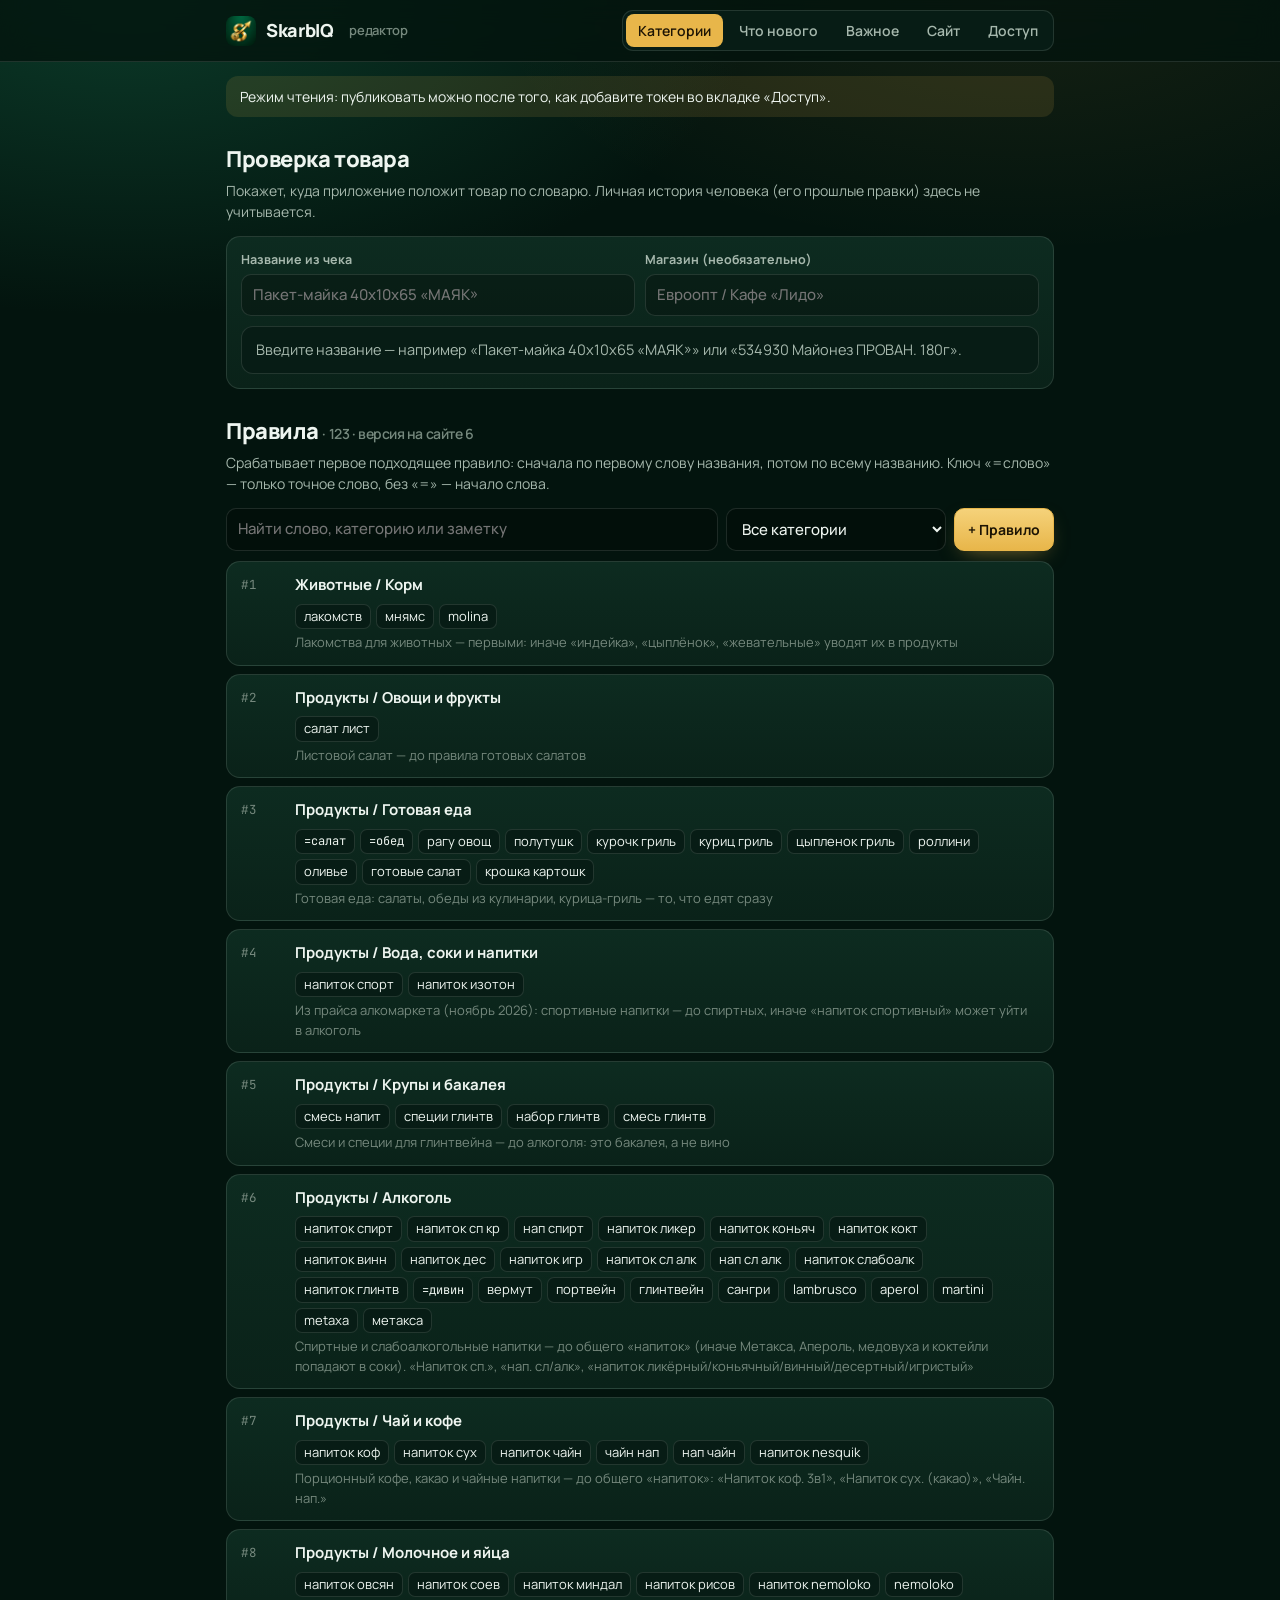
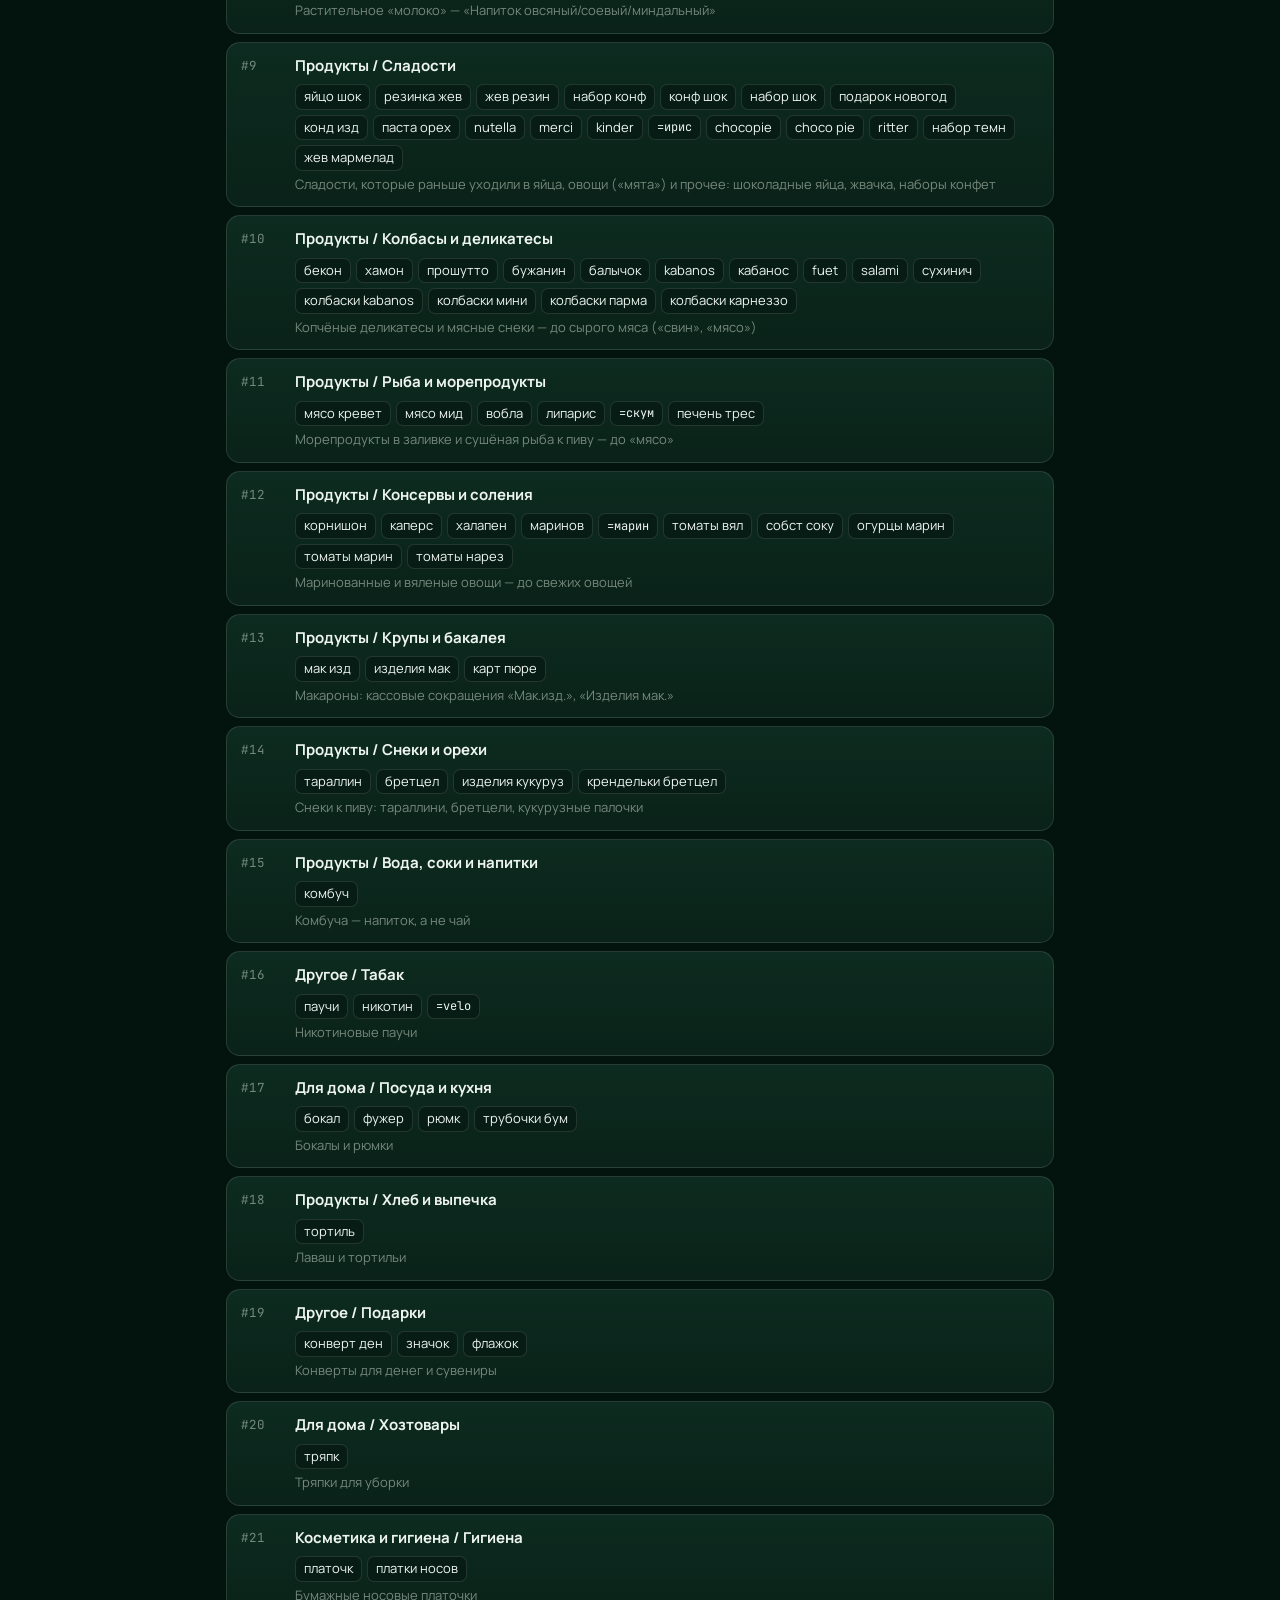
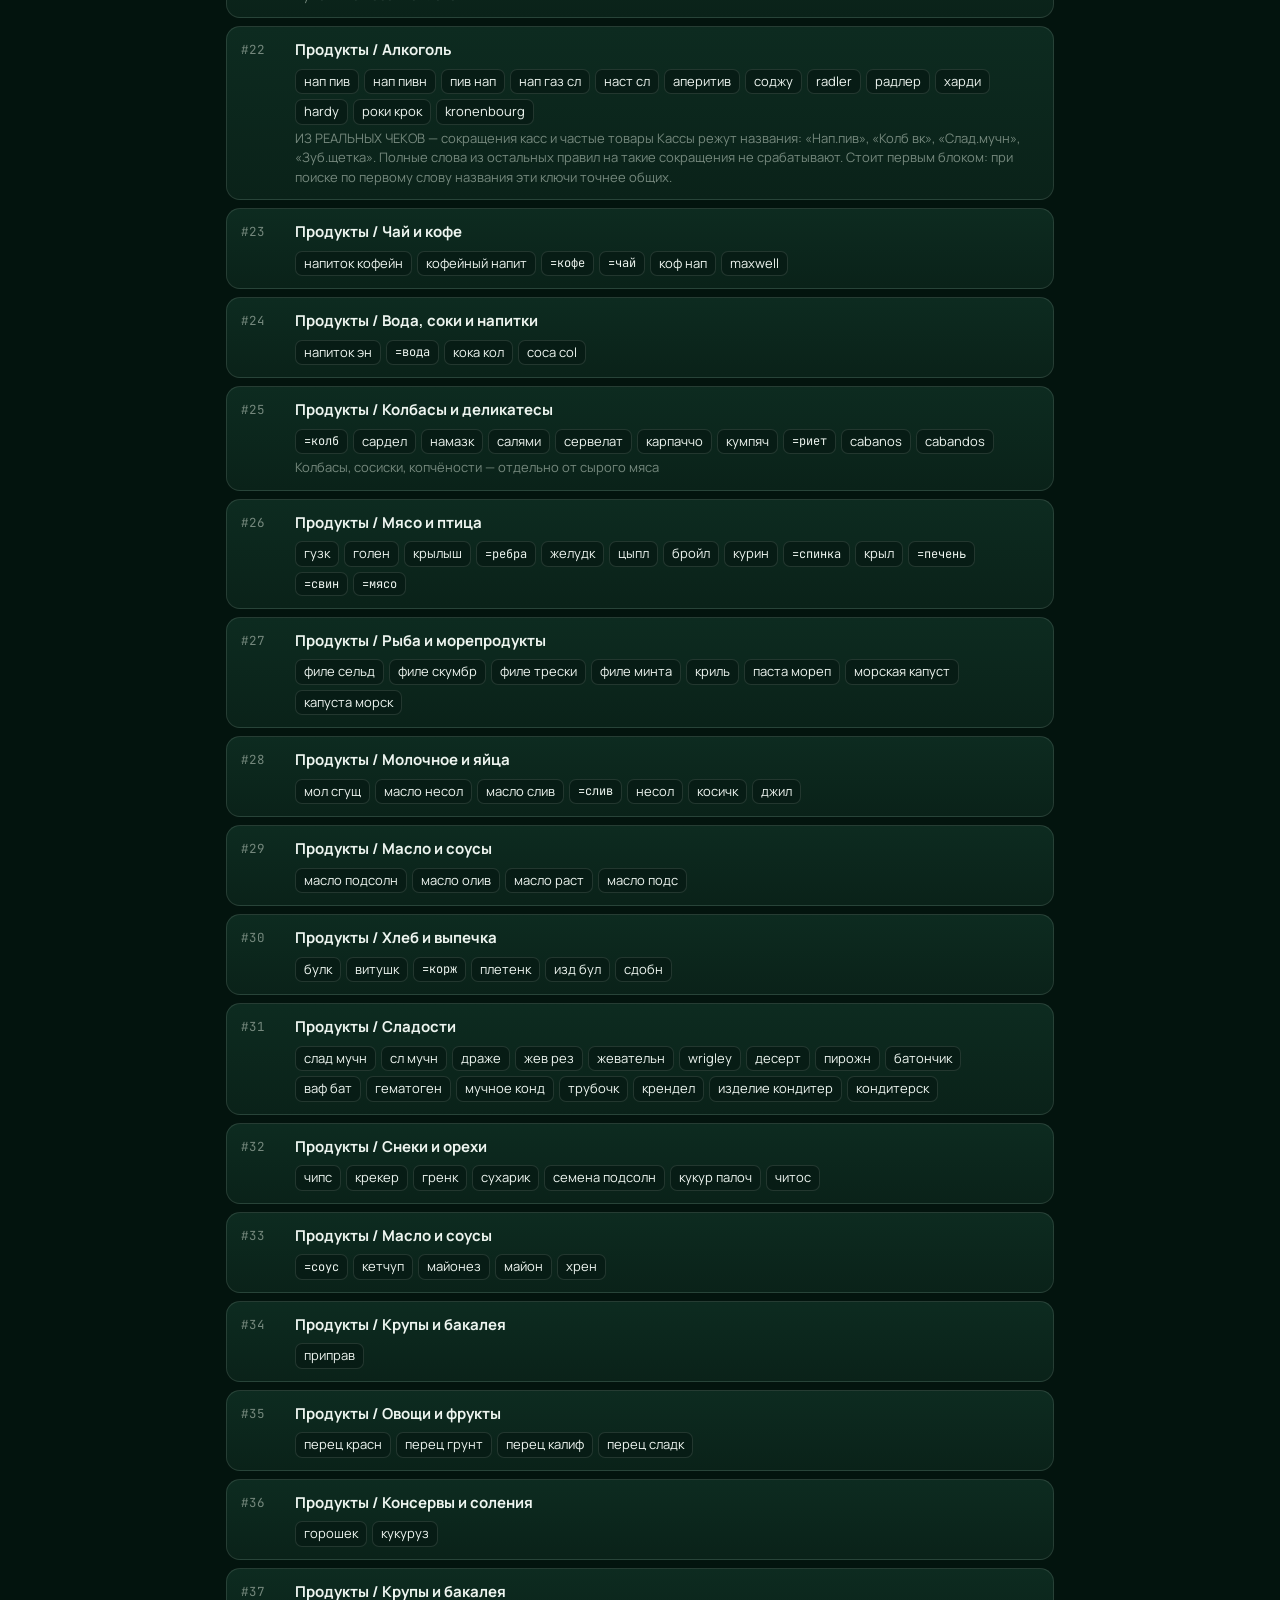
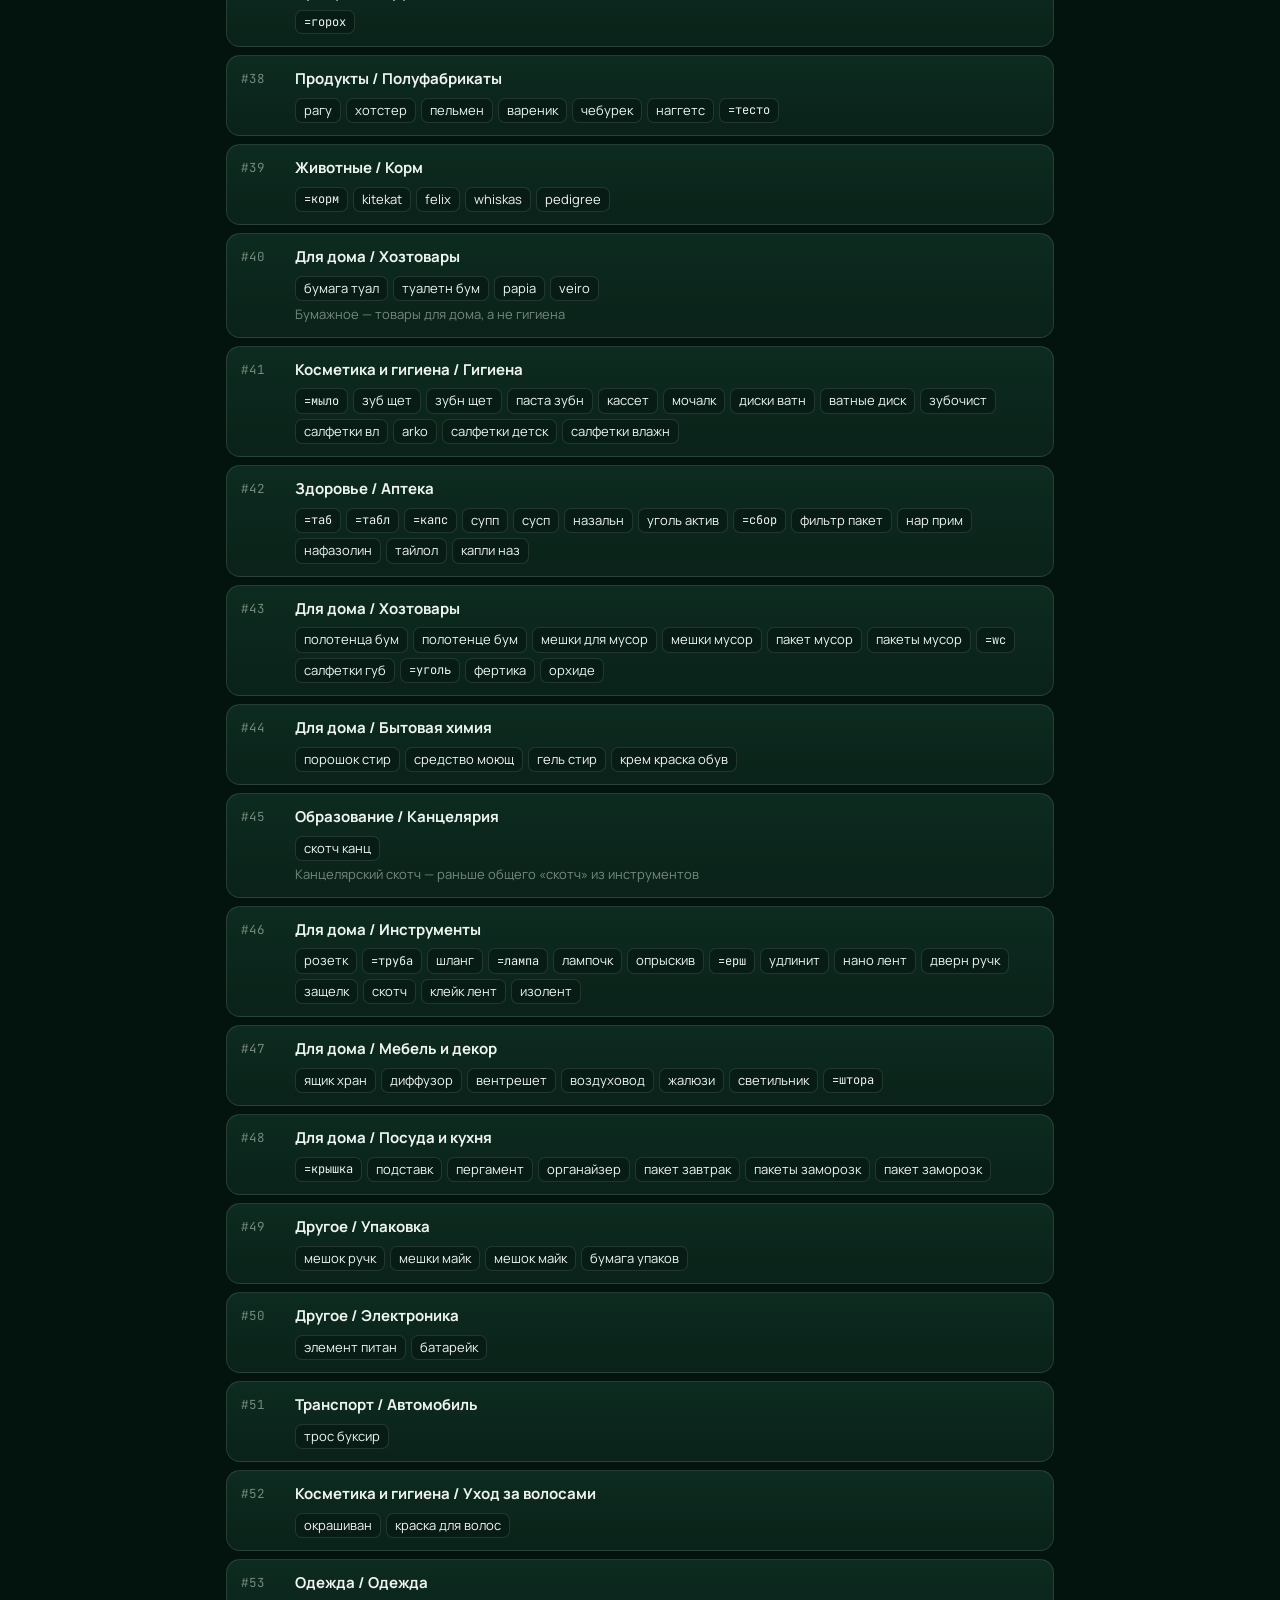
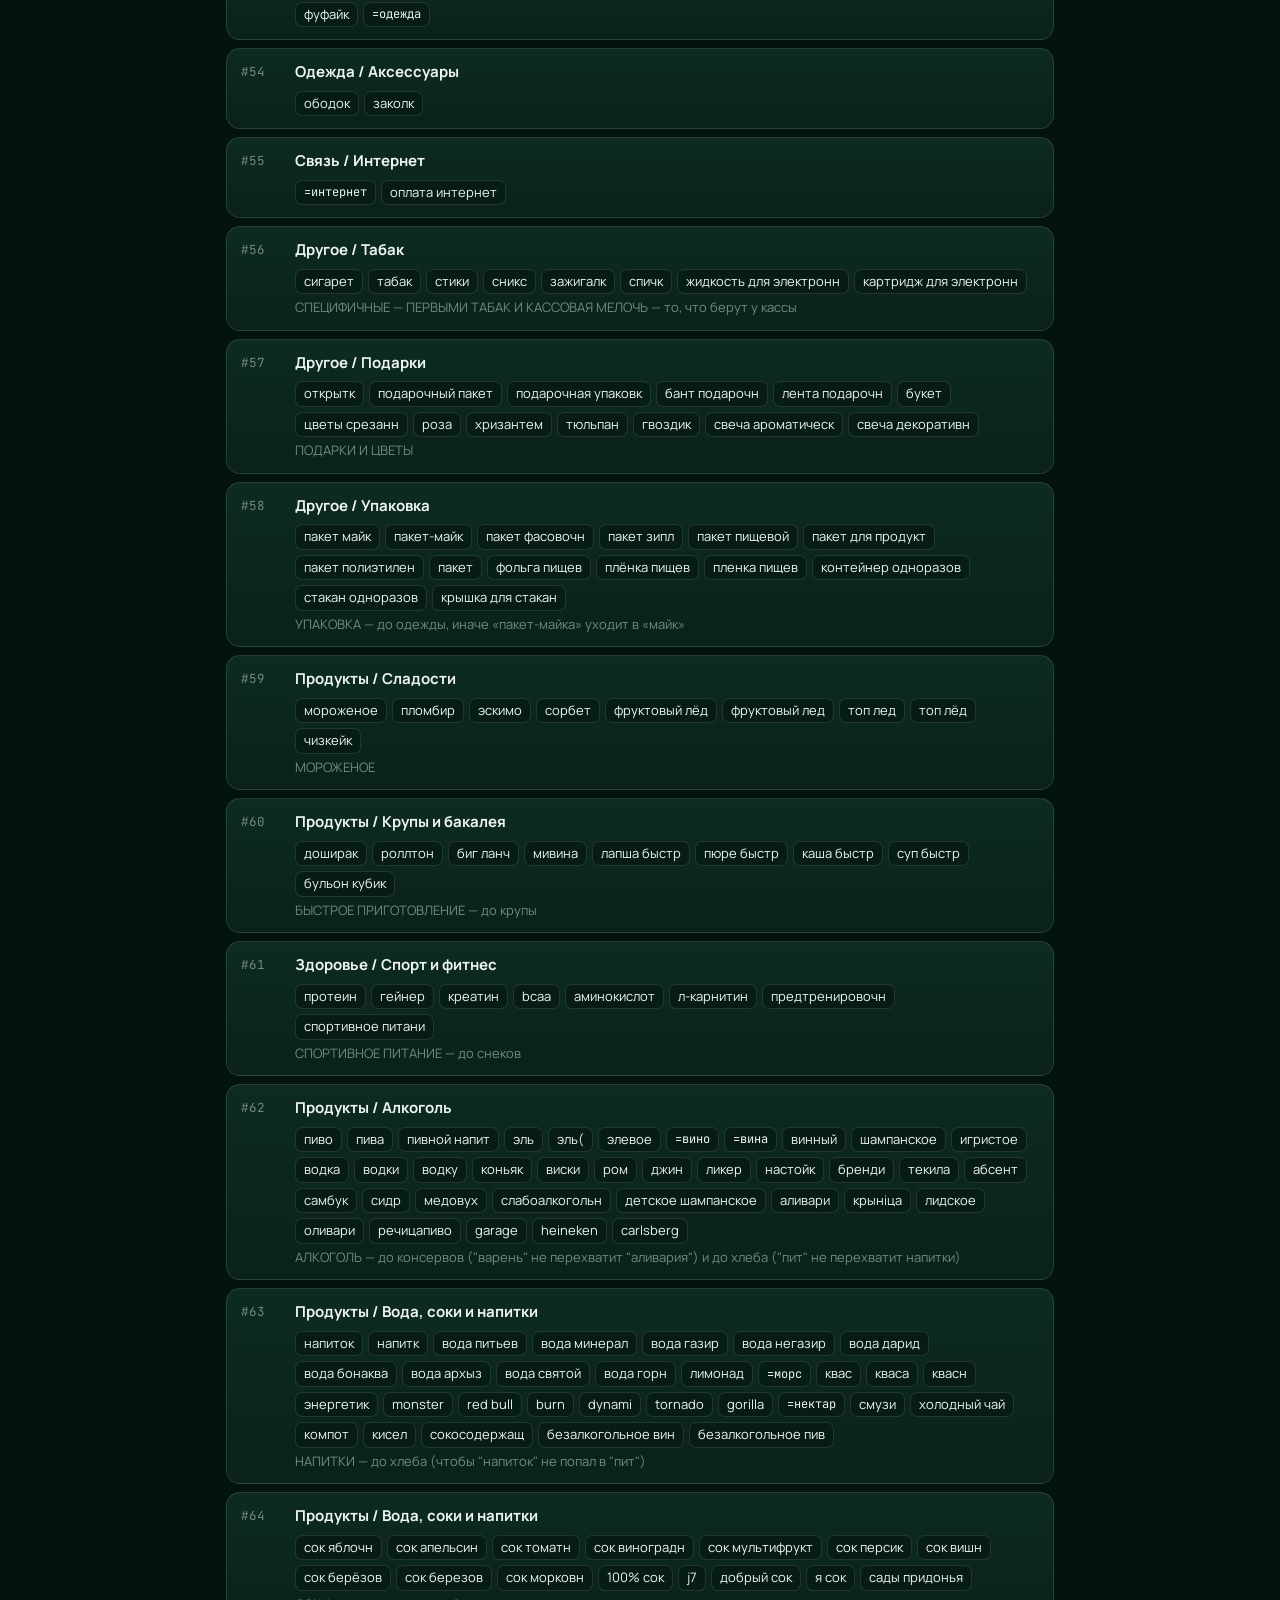
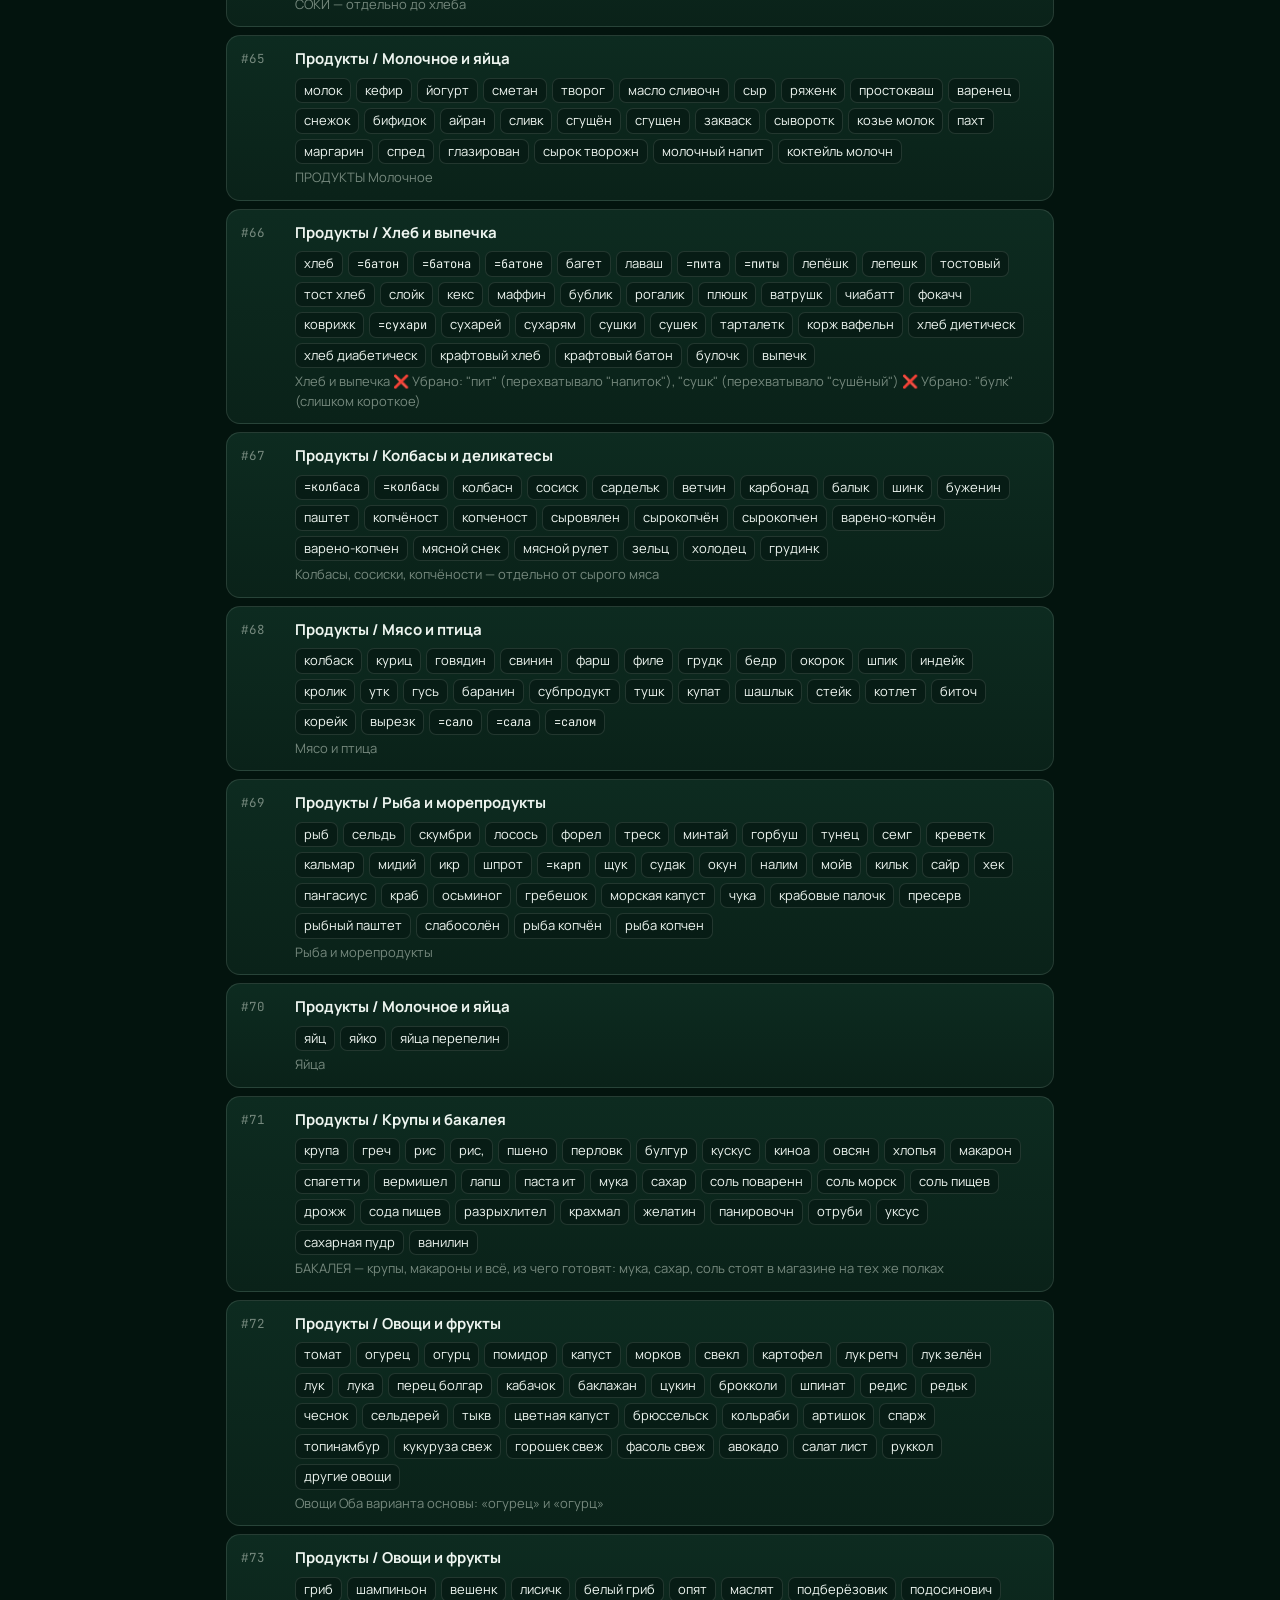
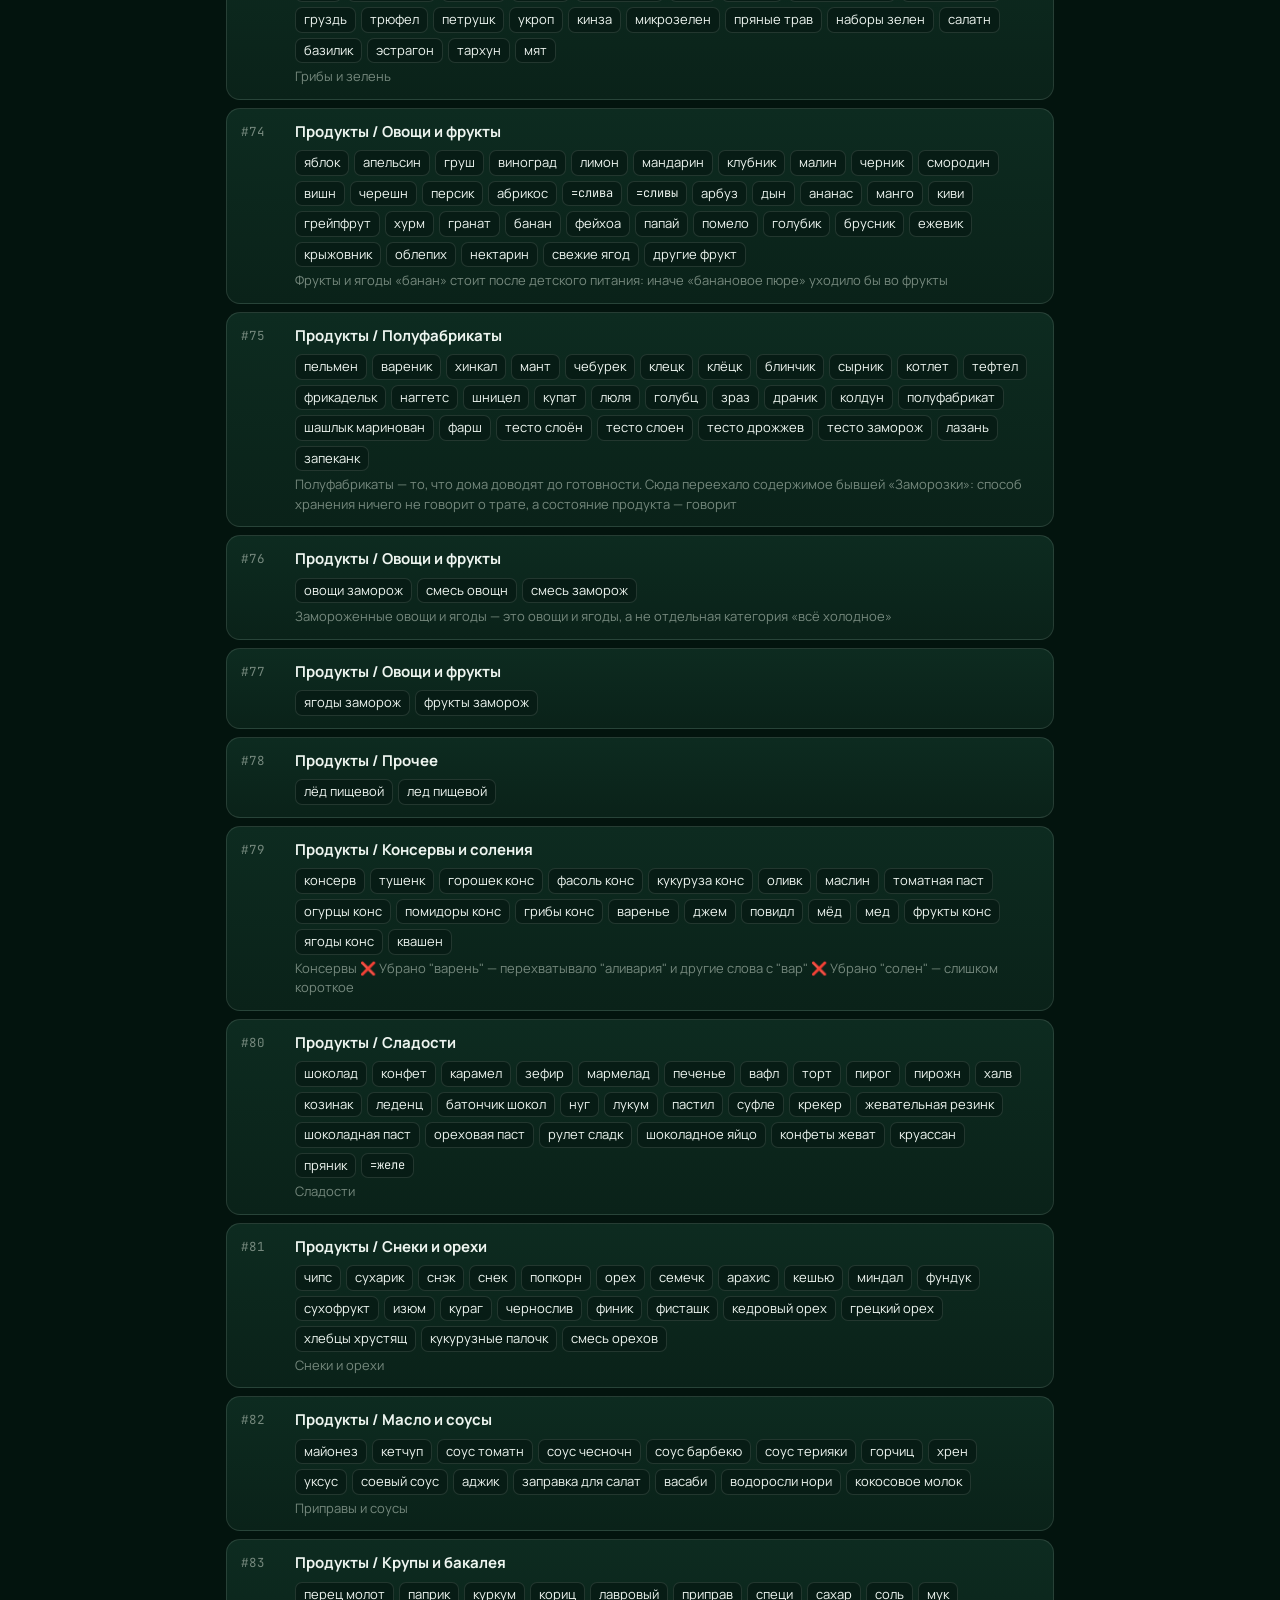
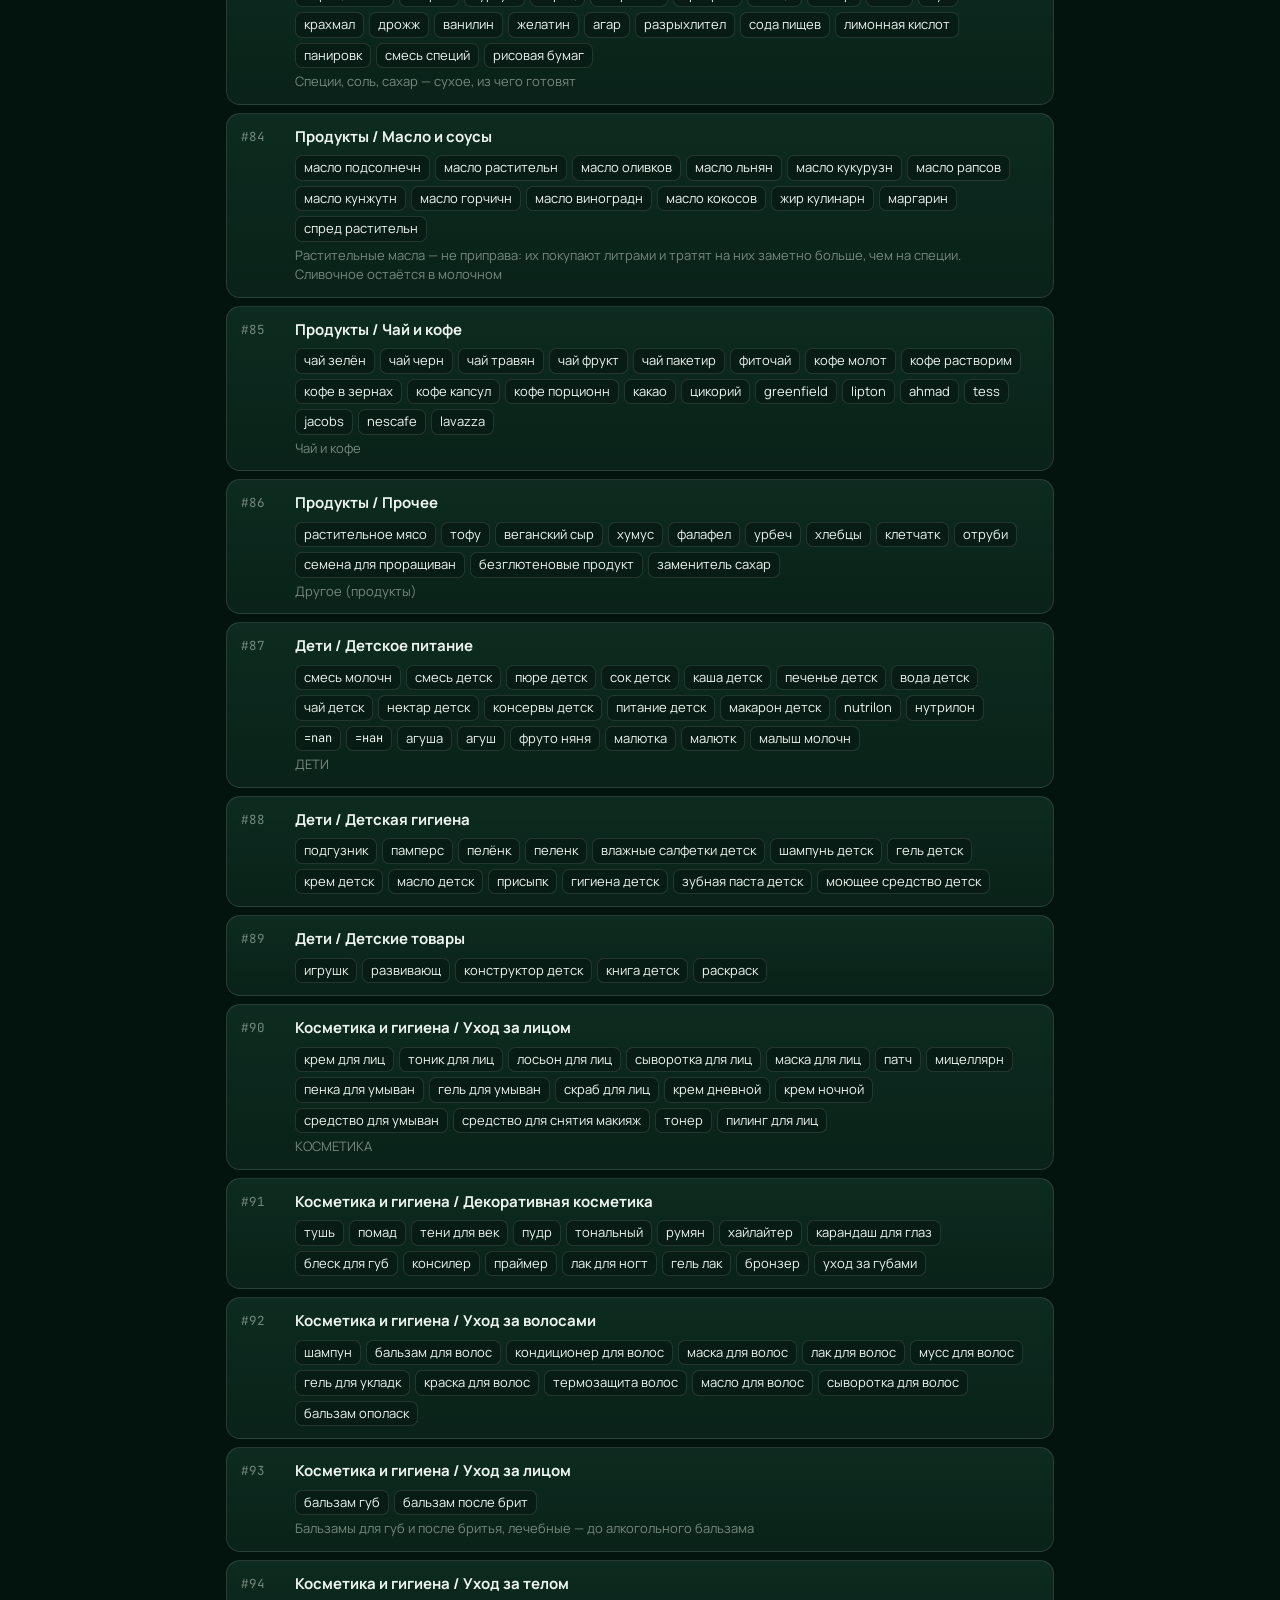
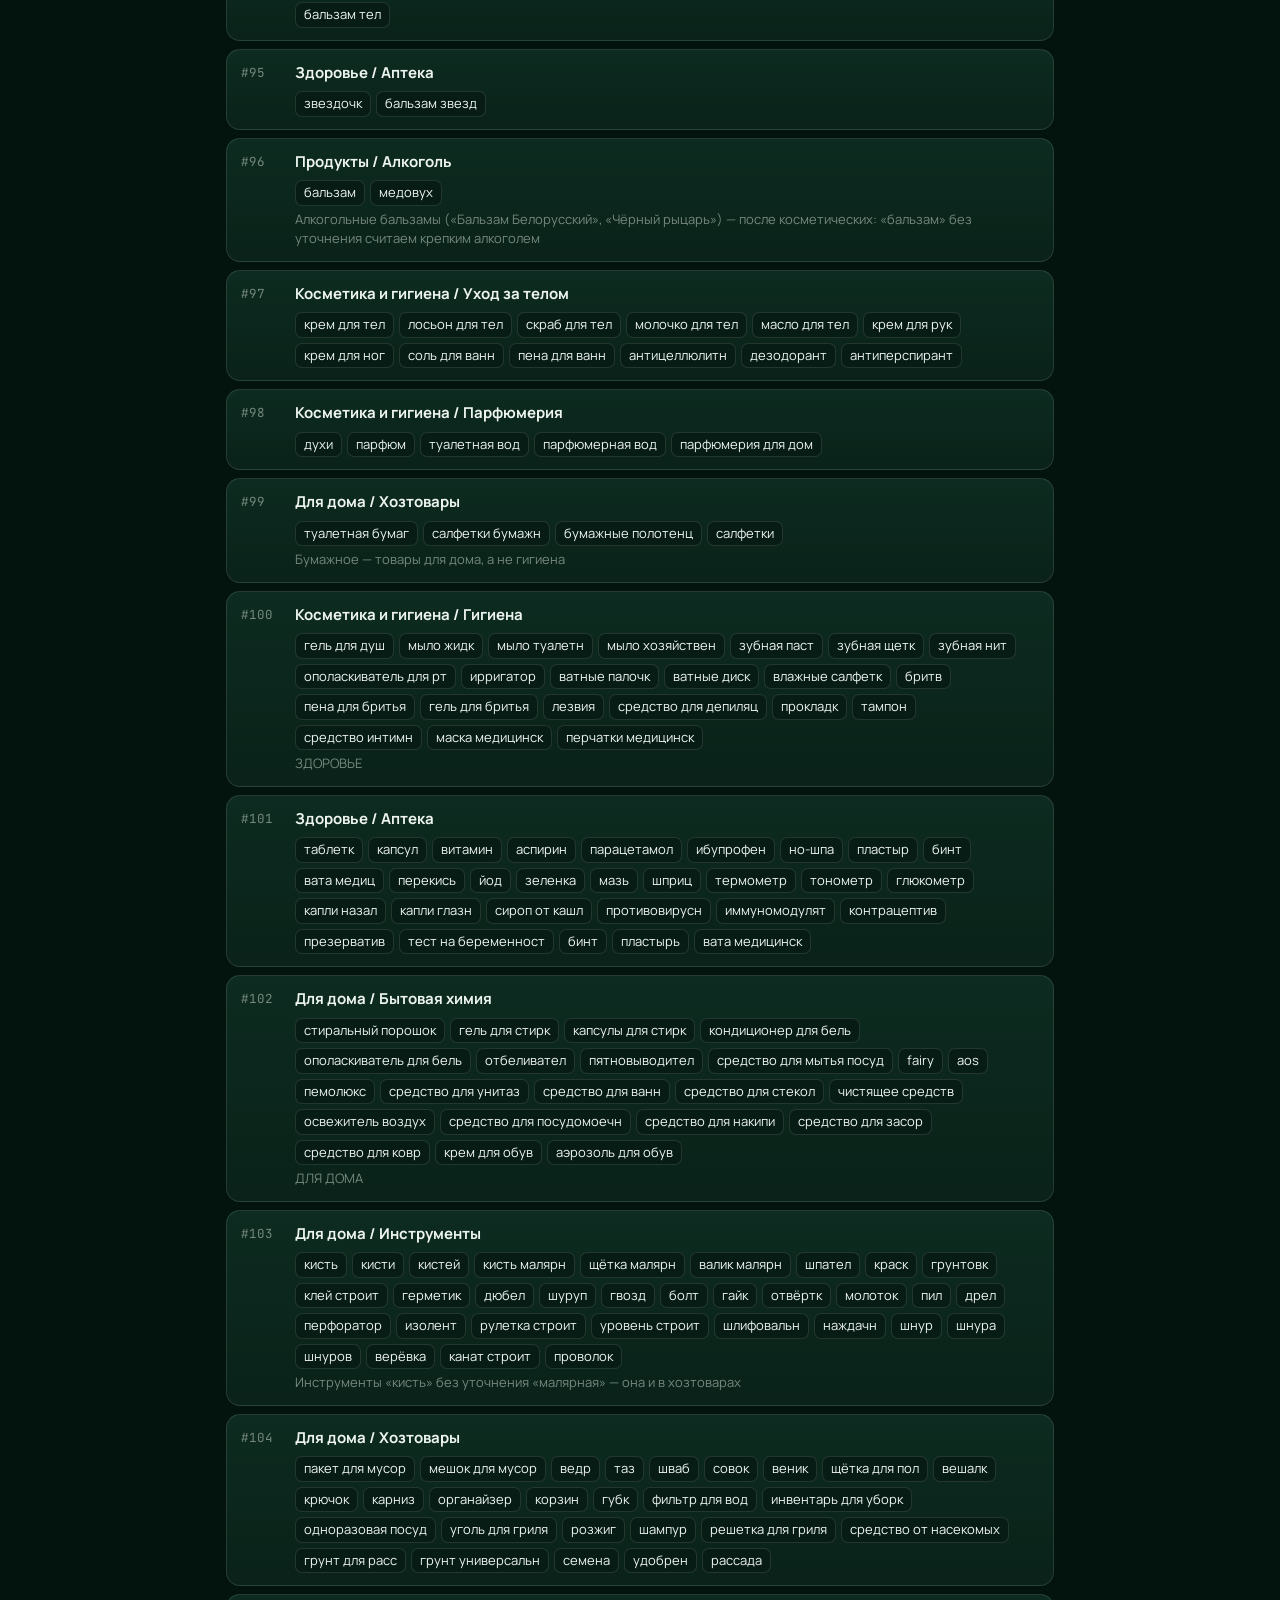
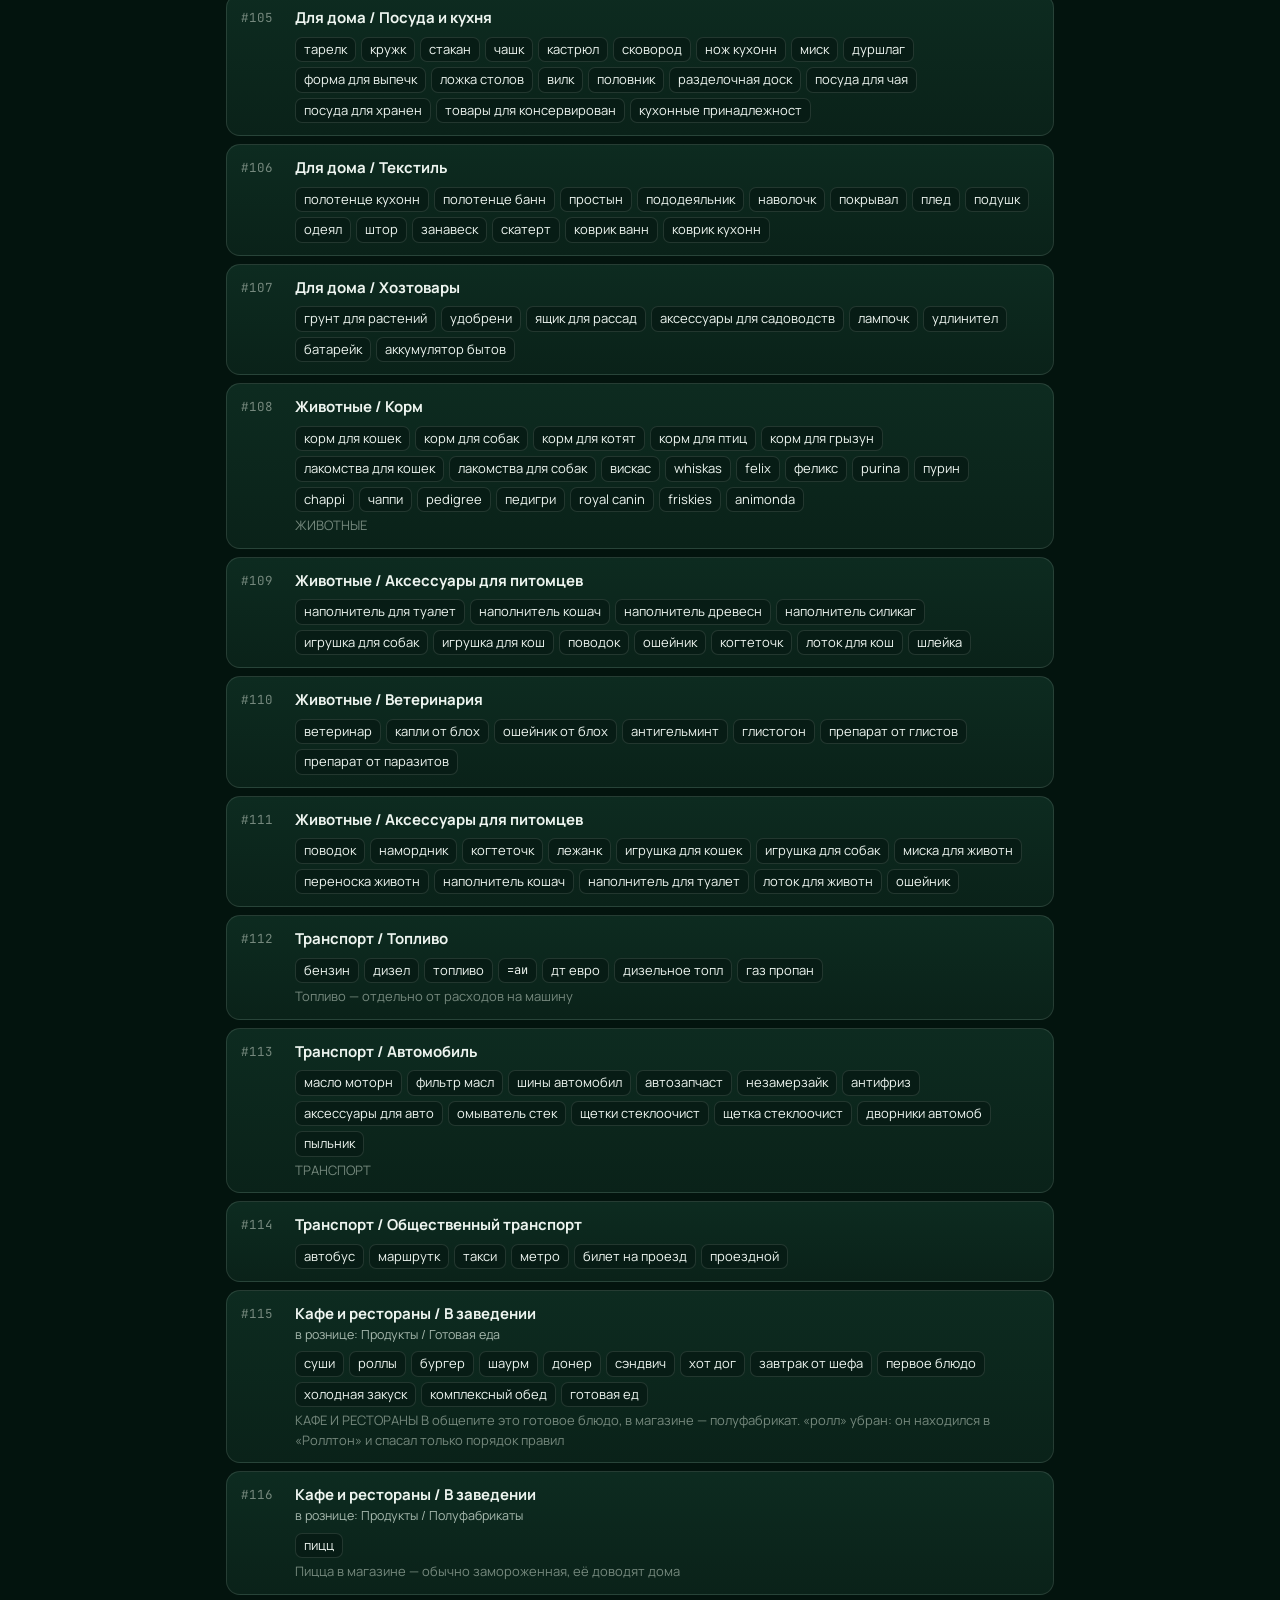
==== commit 0da124f1: "Редактор: вкладка «Важное» (announcement.json) и кнопка-ссылка в «Что нового» Объявление при входе в" ====
--- a/admin.html
+++ b/admin.html
@@ -136,6 +136,13 @@
 .p-item p { margin: 3px 0 0; font-size: 13px; color: var(--muted); line-height: 1.4; overflow-wrap: anywhere; }
 .p-item .p-act { font-size: 13px; font-weight: 700; color: var(--accent); margin-top: 4px; }
 .p-btn { background: var(--accent); color: var(--on-accent); text-align: center; font-weight: 700; border-radius: 13px; padding: 13px; margin-top: 8px; }
+.a-icon { width: 76px; height: 76px; border-radius: 22px; display: grid; place-items: center; margin: 14px auto 0; font-size: 36px; }
+.a-label { text-align: center; font-size: 11px; font-weight: 800; letter-spacing: .12em; color: #E8B64A; margin-top: 16px; }
+.a-title { text-align: center; font-size: 24px; font-weight: 800; line-height: 1.15; margin: 6px 0 0; letter-spacing: -.02em; overflow-wrap: anywhere; }
+.a-text { text-align: center; font-size: 14px; color: var(--muted); line-height: 1.45; margin: 10px 0 0; white-space: pre-wrap; overflow-wrap: anywhere; }
+.a-chips { display: flex; gap: 6px; justify-content: center; flex-wrap: wrap; margin-top: 12px; }
+.a-chips span { background: rgba(63,190,122,.14); color: #6FD3A0; font-size: 12px; font-weight: 700; padding: 5px 10px; border-radius: 99px; }
+.a-off { text-align: center; color: var(--muted); font-size: 13px; padding: 30px 6px; }
 .p-link { text-align: center; font-size: 13px; font-weight: 700; color: var(--accent); padding: 10px 0 0; }
 
 /* Панель публикации */
@@ -179,9 +186,35 @@
 .help li { margin-bottom: 5px; }
 a { color: var(--accent); overflow-wrap: anywhere; }
 @media (prefers-reduced-motion: reduce) { * { transition: none !important; } }
+
+/* Справочник SF Symbols */
+.sym-cur { width: 42px; height: 42px; flex: none; display: grid; place-items: center; font-size: 22px; border-radius: 10px; background: rgba(0,0,0,.25); border: 1px solid var(--line); }
+.p-emo { font-style: normal; font-size: 20px; line-height: 1; }
+#symDlg { width: min(760px, calc(100vw - 24px)); max-height: min(86vh, 900px); padding: 0; border: 1px solid var(--line); border-radius: 18px; background: var(--surface); color: var(--text); }
+#symDlg::backdrop { background: rgba(0,0,0,.6); }
+#symDlg .sd-head { position: sticky; top: 0; z-index: 1; background: var(--surface); padding: 14px 14px 10px; border-bottom: 1px solid var(--line); display: flex; flex-direction: column; gap: 10px; }
+#symDlg .sd-groups { display: flex; gap: 6px; flex-wrap: wrap; }
+#symDlg .sd-groups button { border: 1px solid var(--line); background: var(--sunk); color: var(--muted); border-radius: 999px; padding: 4px 11px; font-size: 13px; font-weight: 700; }
+#symDlg .sd-groups button[aria-pressed="true"] { background: var(--accent); color: var(--on-accent); border-color: var(--accent); }
+#symDlg .sd-grid { display: grid; grid-template-columns: repeat(auto-fill, minmax(150px, 1fr)); gap: 8px; padding: 12px 14px 16px; overflow: auto; max-height: calc(min(86vh, 900px) - 150px); }
+#symDlg .sd-tile { display: flex; flex-direction: column; align-items: flex-start; gap: 4px; text-align: left; border: 1px solid var(--line); background: rgba(0,0,0,.2); border-radius: 12px; padding: 10px; min-width: 0; }
+#symDlg .sd-tile:hover, #symDlg .sd-tile[aria-current="true"] { border-color: var(--accent); background: var(--accent-soft); }
+#symDlg .sd-tile .e { font-size: 24px; line-height: 1; }
+#symDlg .sd-tile .n { font-family: var(--mono); font-size: 11.5px; color: var(--text); word-break: break-all; }
+#symDlg .sd-tile .k { font-size: 11.5px; color: var(--faint); }
+#symDlg .sd-note { font-size: 12.5px; color: var(--faint); margin: 0; }
 </style>
 </head>
 <body>
+<dialog id="symDlg" aria-label="Иконки SF Symbols">
+  <div class="sd-head">
+    <div class="row"><h3 style="margin-right:auto">Иконки SF Symbols</h3><button class="btn small" type="button" id="symClose">Закрыть</button></div>
+    <input type="search" id="symSearch" placeholder="Поиск: тема, чек, деньги, chart…" autocomplete="off">
+    <div class="sd-groups" id="symGroups"></div>
+    <p class="sd-note">Эмодзи — только примерный вид: браузер не умеет рисовать значки Apple. Точный вид — в приложении SF Symbols на Mac или сразу в SkarbIQ. Нужного нет — впишите имя вручную.</p>
+  </div>
+  <div class="sd-grid" id="symGrid"></div>
+</dialog>
 
 <header class="top">
   <div class="wrap top-in">
@@ -189,6 +222,7 @@
     <div class="tabs" role="tablist">
       <button role="tab" data-tab="rules" aria-selected="true">Категории<span class="dot" id="dotRules" hidden></span></button>
       <button role="tab" data-tab="wn" aria-selected="false">Что нового<span class="dot" id="dotWn" hidden></span></button>
+      <button role="tab" data-tab="an" aria-selected="false">Важное<span class="dot" id="dotAn" hidden></span></button>
       <button role="tab" data-tab="site" aria-selected="false">Сайт<span class="dot" id="dotSite" hidden></span></button>
       <button role="tab" data-tab="access" aria-selected="false">Доступ</button>
     </div>
@@ -255,8 +289,46 @@
       </div>
       <div>
         <h2>Так увидят</h2>
-        <p class="sub">Иконка в приложении будет настоящая — здесь только цвет.</p>
+        <p class="sub">Иконка в приложении будет настоящая — здесь примерный вид (эмодзи) и цвет.</p>
         <div class="phone" id="wPreview"></div>
+      </div>
+    </div>
+  </section>
+
+  <!-- Важное -->
+  <section id="tab-an" hidden>
+    <div class="wn-grid">
+      <div>
+        <h2>Объявление</h2>
+        <p class="sub">Лист «Важное» при входе в приложение: опрос, акция, важная новость. Показывается один раз на каждый новый идентификатор и только если в этот запуск не было «Что нового». Новым пользователям — не раньше чем через 2 дня после установки. Работает с версии 1.6.</p>
+        <div class="card" style="display:grid;gap:12px" id="aForm">
+          <label class="agree-row" style="display:flex;gap:10px;align-items:center;font-weight:700"><input type="checkbox" id="aEnabled" style="width:20px;height:20px">Показывать объявление</label>
+          <div class="row">
+            <label class="f grow">Идентификатор<input type="text" id="aId" class="mono"></label>
+            <button class="btn" id="aNewId" type="button" style="align-self:flex-end">Новое объявление</button>
+          </div>
+          <div id="aIdWarn"></div>
+          <label class="f">Заголовок <span class="count" id="aTitleCount"></span><input type="text" id="aTitle" placeholder="Помогите сделать SkarbIQ лучше"></label>
+          <label class="f">Текст <span class="count" id="aTextCount"></span><textarea id="aText" rows="4"></textarea></label>
+          <label class="f">Плашки под текстом — через запятую, необязательно<input type="text" id="aChips" placeholder="Анонимно, 3 минуты"></label>
+          <div class="row" style="align-items:flex-end"><span class="sym-cur" id="aIconCur" title="Примерный вид">?</span><label class="f">Иконка (SF Symbols)<input type="text" id="aIcon" list="iconList" class="mono"></label><button class="btn" type="button" id="aPick">Выбрать…</button></div>
+          <div><div class="f" style="font-size:12.5px;font-weight:700;color:var(--muted);margin-bottom:4px">Цвет</div><div class="swatches" id="aSwatches"></div></div>
+          <div class="row">
+            <label class="f">Текст кнопки<input type="text" id="aButton" placeholder="Пройти опрос"></label>
+            <label class="f">Кнопка ведёт<select id="aKind"></select></label>
+          </div>
+          <div class="row" id="aActRow"></div>
+          <div class="row">
+            <label class="f">Показывать до (включительно)<input type="date" id="aUntil"></label>
+            <label class="f">Кому<select id="aAudience"><option value="all">Всем</option><option value="free">Только без Pro</option><option value="pro">Только с Pro</option></select></label>
+            <label class="f" style="flex:0 1 150px">С какой сборки<input type="number" id="aBuild" min="0" step="1"></label>
+          </div>
+        </div>
+      </div>
+      <div>
+        <h2>Так увидят</h2>
+        <p class="sub">Иконка в приложении будет настоящая — здесь примерный вид.</p>
+        <div class="phone" id="aPreview"></div>
       </div>
     </div>
   </section>
@@ -352,6 +424,8 @@
 const OWNER = 'diman9999', REPO = 'skarbiq', BRANCH = 'main';
 const RULES_PATH = 'category-rules-t2.json';
 const WN_PATH = 'whats-new.json';
+const AN_PATH = 'announcement.json';
+const SITE_URL = 'https://diman9999.github.io/skarbiq/';
 const TAXONOMY_VERSION = 2;
 
 // Набор категорий 2 — как в DefaultCategories.swift
@@ -367,7 +441,188 @@
 const TABS = [['0','Главная'],['1','Аналитика'],['2','История'],['3','Категории'],['4','Настройки']];
 const SCREENS = [['recurring','Регулярные платежи'],['income','Доход в месяц'],['limits','Лимиты категорий'],['subcategoryLimits','Лимиты подкатегорий'],['data','Данные'],['widget','Как поставить виджет']];
 const PALETTE = ['#E0B12D','#2E9E5B','#E07B2D','#2F80ED','#8E5BD9','#E5484D','#14A3B8','#8A8F98'];
-const ICONS = ['lightbulb.fill','sparkles','star.fill','gift.fill','bolt.fill','chart.line.uptrend.xyaxis','chart.bar.fill','chart.pie.fill','cart.fill','bag.fill','qrcode.viewfinder','tag.fill','magnifyingglass','calendar.badge.clock','banknote.fill','target','bell.fill','square.grid.2x2.fill','tray.full.fill','arrow.up.right','checkmark.seal.fill','wand.and.stars','externaldrive.fill','hand.draw.fill','wrench.and.screwdriver.fill','list.bullet.rectangle','storefront.fill','fork.knife'];
+// Справочник SF Symbols: имя, примерный вид (эмодзи — браузер настоящие символы Apple не рисует), слова для поиска, группа
+const SYMBOLS = [
+ // Новое и важное
+ ['sparkles','✨','новое блеск магия звёзды','Новое'],
+ ['list.bullet.clipboard.fill','📋','опрос анкета список','Новое'],
+ ['megaphone.fill','📣','объявление новость важно','Новое'],
+ ['star.fill','⭐','звезда избранное лучшее','Новое'],
+ ['gift.fill','🎁','подарок бонус бесплатно','Новое'],
+ ['bolt.fill','⚡','быстро молния скорость','Новое'],
+ ['wand.and.stars','🪄','магия авто волшебная палочка','Новое'],
+ ['lightbulb.fill','💡','подсказка идея совет','Новое'],
+ ['party.popper.fill','🎉','праздник юбилей ура','Новое'],
+ ['crown.fill','👑','pro премиум корона','Новое'],
+ ['checkmark.seal.fill','✅','проверено готово надёжно','Новое'],
+ ['flame.fill','🔥','горячее популярное огонь','Новое'],
+ ['heart.fill','❤️','любимое сердце нравится','Новое'],
+ ['hand.thumbsup.fill','👍','отзыв спасибо лайк','Новое'],
+ ['megaphone.fill','📣','объявление новость','Новое'],
+ ['exclamationmark.triangle.fill','⚠️','внимание важно предупреждение','Новое'],
+ ['info.circle.fill','ℹ️','информация справка','Новое'],
+ ['questionmark.circle.fill','❓','вопрос помощь как','Новое'],
+ // Аналитика
+ ['chart.pie.fill','🥧','диаграмма круг доли категории','Аналитика'],
+ ['chart.bar.fill','📊','график столбцы динамика','Аналитика'],
+ ['chart.bar.xaxis','📊','столбцы ось период','Аналитика'],
+ ['chart.line.uptrend.xyaxis','📈','рост цена тренд график','Аналитика'],
+ ['chart.line.downtrend.xyaxis','📉','снижение падение цена','Аналитика'],
+ ['chart.xyaxis.line','📈','линия график история','Аналитика'],
+ ['chart.dots.scatter','⚬','точки разброс','Аналитика'],
+ ['circle.circle.fill','◎','кольцо подробно два слоя','Аналитика'],
+ ['percent','％','процент доля скидка','Аналитика'],
+ ['arrow.up.right','↗️','рост вверх подорожало','Аналитика'],
+ ['arrow.down.right','↘️','вниз подешевело','Аналитика'],
+ ['arrow.up.arrow.down','↕️','сортировка изменение','Аналитика'],
+ ['target','🎯','цель лимит план','Аналитика'],
+ ['gauge.with.needle.fill','⏲️','шкала лимит уровень','Аналитика'],
+ ['sum','∑','сумма итог','Аналитика'],
+ // Деньги и покупки
+ ['banknote.fill','💵','деньги наличные купюра','Деньги'],
+ ['creditcard.fill','💳','карта оплата банк','Деньги'],
+ ['wallet.pass.fill','👛','кошелёк','Деньги'],
+ ['dollarsign.circle.fill','💲','доллар цена деньги','Деньги'],
+ ['rublesign.circle.fill','₽','рубль валюта','Деньги'],
+ ['eurosign.circle.fill','€','евро валюта','Деньги'],
+ ['cart.fill','🛒','корзина покупки магазин','Деньги'],
+ ['bag.fill','🛍️','сумка покупки','Деньги'],
+ ['basket.fill','🧺','корзинка продукты','Деньги'],
+ ['tag.fill','🏷️','ценник цена категория метка','Деньги'],
+ ['storefront.fill','🏪','магазин сеть','Деньги'],
+ ['building.columns.fill','🏛️','банк учреждение','Деньги'],
+ ['giftcard.fill','🎫','карта подарочная скидка','Деньги'],
+ ['receipt','🧾','чек квитанция','Деньги'],
+ ['doc.text.fill','📄','документ чек текст','Деньги'],
+ ['scroll.fill','📜','длинный чек свиток','Деньги'],
+ ['piggybank.fill','🐷','копилка накопления доход','Деньги'],
+ ['chart.line.flattrend.xyaxis','➖','стабильно ровно','Деньги'],
+ // Сканер
+ ['qrcode','▦','qr код','Сканер'],
+ ['qrcode.viewfinder','🔳','qr сканер рамка','Сканер'],
+ ['barcode.viewfinder','▥','штрихкод сканер','Сканер'],
+ ['camera.fill','📷','камера фото','Сканер'],
+ ['camera.viewfinder','📸','видоискатель съёмка','Сканер'],
+ ['doc.viewfinder','📃','скан документа бумажный чек','Сканер'],
+ ['text.viewfinder','🔤','распознавание текста ocr','Сканер'],
+ ['viewfinder','⌗','рамка прицел','Сканер'],
+ ['flashlight.on.fill','🔦','фонарик вспышка','Сканер'],
+ ['tray.full.fill','📥','очередь входящие','Сканер'],
+ ['tray.and.arrow.down.fill','📥','загрузка в очередь','Сканер'],
+ ['clock.arrow.circlepath','🔁','повтор позже очередь','Сканер'],
+ // Время и платежи
+ ['calendar','📅','календарь дата месяц','Время'],
+ ['calendar.badge.clock','🗓️','расписание регулярные срок','Время'],
+ ['calendar.badge.plus','📆','добавить дату','Время'],
+ ['clock.fill','🕒','время часы','Время'],
+ ['alarm.fill','⏰','будильник напоминание утро','Время'],
+ ['timer','⏱️','таймер','Время'],
+ ['hourglass','⏳','ожидание песочные часы','Время'],
+ ['bell.fill','🔔','уведомление напоминание колокол','Время'],
+ ['bell.badge.fill','🔔','новое уведомление','Время'],
+ ['repeat','🔁','повтор регулярно','Время'],
+ ['arrow.clockwise','🔄','обновить','Время'],
+ ['arrow.triangle.2.circlepath','🔄','синхронизация обмен','Время'],
+ ['clock.arrow.circlepath','🕘','история прошлое','Время'],
+ ['chevron.left.forwardslash.chevron.right','⟨⟩','назад вперёд листать','Время'],
+ ['arrow.left.and.right','↔️','свайп листать прошлые','Время'],
+ ['hand.draw.fill','👆','свайп жест палец','Время'],
+ ['hand.tap.fill','👆','тап нажатие','Время'],
+ // Интерфейс
+ ['square.grid.2x2.fill','🔲','все возможности плитки каталог','Интерфейс'],
+ ['list.bullet','📋','список','Интерфейс'],
+ ['list.bullet.rectangle','📋','список карточка','Интерфейс'],
+ ['magnifyingglass','🔍','поиск найти','Интерфейс'],
+ ['line.3.horizontal.decrease.circle.fill','🔽','фильтр','Интерфейс'],
+ ['slider.horizontal.3','🎚️','настройки параметры','Интерфейс'],
+ ['gearshape.fill','⚙️','настройки шестерёнка','Интерфейс'],
+ ['house.fill','🏠','главная дом','Интерфейс'],
+ ['moon.fill','🌙','тёмная чёрная тема ночь','Интерфейс'],
+ ['sun.max.fill','☀️','светлая тема день','Интерфейс'],
+ ['circle.lefthalf.filled','◐','тема оформление авто','Интерфейс'],
+ ['paintpalette.fill','🎨','цвета палитра оформление','Интерфейс'],
+ ['textformat.size','🔠','шрифт размер текста','Интерфейс'],
+ ['ipad','📱','ipad планшет','Интерфейс'],
+ ['ipad.and.iphone','📱','ipad iphone устройства','Интерфейс'],
+ ['iphone','📱','телефон iphone','Интерфейс'],
+ ['apps.iphone','📲','виджет экран','Интерфейс'],
+ ['rectangle.3.group.fill','▤','виджет блоки','Интерфейс'],
+ ['eye.fill','👁️','показать видно','Интерфейс'],
+ ['eye.slash.fill','🙈','скрыть','Интерфейс'],
+ ['pencil','✏️','изменить править','Интерфейс'],
+ ['trash.fill','🗑️','удалить','Интерфейс'],
+ ['plus.circle.fill','➕','добавить','Интерфейс'],
+ ['checkmark.circle.fill','✔️','готово галочка','Интерфейс'],
+ ['xmark.circle.fill','✖️','закрыть отмена','Интерфейс'],
+ ['arrow.uturn.backward','↩️','отменить назад','Интерфейс'],
+ // Данные и защита
+ ['externaldrive.fill','💾','резервная копия диск','Данные'],
+ ['icloud.fill','☁️','облако icloud','Данные'],
+ ['square.and.arrow.up','📤','поделиться экспорт','Данные'],
+ ['square.and.arrow.down','📥','импорт загрузить','Данные'],
+ ['tablecells','▦','таблица csv экспорт','Данные'],
+ ['doc.on.doc.fill','📑','копия дубликат','Данные'],
+ ['folder.fill','📁','папка','Данные'],
+ ['lock.fill','🔒','приватность защита замок','Данные'],
+ ['lock.shield.fill','🛡️','безопасность защита','Данные'],
+ ['hand.raised.fill','✋','приватность данные не отправляются','Данные'],
+ ['faceid','🙂','face id вход','Данные'],
+ ['wifi.slash','📵','без интернета офлайн','Данные'],
+ ['antenna.radiowaves.left.and.right','📡','сеть связь','Данные'],
+ ['wrench.and.screwdriver.fill','🔧','исправления ремонт','Данные'],
+ ['ant.fill','🐜','баг ошибка исправлено','Данные'],
+ ['hammer.fill','🔨','доработка','Данные'],
+ ['speedometer','⏩','быстрее производительность','Данные'],
+ ['battery.100','🔋','батарея экономия','Данные'],
+ // Категории расходов
+ ['fork.knife','🍴','еда кафе рестораны','Категории'],
+ ['cup.and.saucer.fill','☕','кофе кафе','Категории'],
+ ['takeoutbag.and.cup.and.straw.fill','🥤','фастфуд доставка','Категории'],
+ ['carrot.fill','🥕','продукты овощи','Категории'],
+ ['birthday.cake.fill','🎂','сладости праздник','Категории'],
+ ['wineglass.fill','🍷','алкоголь вино','Категории'],
+ ['car.fill','🚗','транспорт авто','Категории'],
+ ['fuelpump.fill','⛽','топливо азс','Категории'],
+ ['bus.fill','🚌','автобус общественный','Категории'],
+ ['tram.fill','🚋','трамвай метро','Категории'],
+ ['airplane','✈️','путешествия самолёт','Категории'],
+ ['house.and.flag.fill','🏡','дом жильё','Категории'],
+ ['lightbulb.led.fill','💡','электричество свет коммуналка','Категории'],
+ ['drop.fill','💧','вода коммуналка','Категории'],
+ ['flame','🔥','газ отопление','Категории'],
+ ['phone.fill','📞','связь телефон','Категории'],
+ ['wifi','📶','интернет','Категории'],
+ ['tv.fill','📺','тв подписки','Категории'],
+ ['play.rectangle.fill','▶️','подписки видео стриминг','Категории'],
+ ['gamecontroller.fill','🎮','развлечения игры','Категории'],
+ ['ticket.fill','🎟️','билеты кино','Категории'],
+ ['tshirt.fill','👕','одежда','Категории'],
+ ['shoeprint.fill','👟','обувь','Категории'],
+ ['shippingbox.fill','📦','маркетплейсы посылка доставка','Категории'],
+ ['pills.fill','💊','аптека лекарства','Категории'],
+ ['cross.case.fill','🩺','здоровье медицина','Категории'],
+ ['heart.text.square.fill','🩺','здоровье','Категории'],
+ ['figure.run','🏃','спорт','Категории'],
+ ['dumbbell.fill','🏋️','спортзал','Категории'],
+ ['scissors','✂️','красота парикмахер','Категории'],
+ ['sparkles.rectangle.stack.fill','💄','косметика уход','Категории'],
+ ['bubbles.and.sparkles.fill','🫧','гигиена бытовая химия','Категории'],
+ ['washer.fill','🧺','бытовая техника стирка','Категории'],
+ ['sofa.fill','🛋️','мебель дом','Категории'],
+ ['hammer','🔨','ремонт инструменты','Категории'],
+ ['leaf.fill','🍃','сад растения','Категории'],
+ ['pawprint.fill','🐾','животные питомцы','Категории'],
+ ['figure.and.child.holdinghands','👨‍👧','дети семья','Категории'],
+ ['teddybear.fill','🧸','игрушки дети','Категории'],
+ ['book.fill','📚','книги образование','Категории'],
+ ['graduationcap.fill','🎓','обучение курсы','Категории'],
+ ['laptopcomputer','💻','техника электроника','Категории'],
+ ['smoke.fill','🚬','табак','Категории'],
+ ['gift','🎁','подарки','Категории'],
+ ['ellipsis.circle.fill','⋯','прочее другое','Категории'],
+];
+const ICONS = [...new Set(SYMBOLS.map(x => x[0]))];
+const SYM_EMOJI = Object.fromEntries(SYMBOLS.map(x => [x[0], x[1]]));
 
 // ---------- Мелочи ----------
 const $ = (s, r) => (r || document).querySelector(s);
@@ -531,6 +786,7 @@
   o.items = doc.items.map(it => {
     const x = { icon: it.icon, color: it.color, title: it.title, text: it.text };
     if (it.action) x.action = it.action;
+    if (it.button) x.button = it.button;
     return x;
   });
   return JSON.stringify(o, null, 2) + '\n';
@@ -541,6 +797,7 @@
 const S = {
   rules: { orig: null, cur: null, sha: null, loaded: false },
   wn: { orig: null, cur: null, sha: null, loaded: false },
+  an: { orig: null, cur: null, sha: null, loaded: false },
   open: null,          // _id открытого правила
   highlight: null,     // _id подсвеченного правила
   tab: 'rules'
@@ -596,6 +853,14 @@
     }
   } catch (e) { problems.push('«Что нового» не загрузилось: ' + esc(e.message)); }
 
+  try {
+    let doc = null, sha = null;
+    try { const f = await loadFile(AN_PATH); doc = JSON.parse(f.text); sha = f.sha; }
+    catch (e) { if (!(e.status === 404 || /404/.test(e.message))) throw e; }
+    S.an.orig = normAn(doc); S.an.sha = sha; S.an.loaded = true;
+    S.an.cur = clone(S.an.orig);
+  } catch (e) { problems.push('«Важное» не загрузилось: ' + esc(e.message)); }
+
   const ro = !token ? 'Режим чтения: публиковать можно после того, как добавите токен во вкладке «Доступ».' : '';
   setStatus([ro].concat(problems).filter(Boolean).join('<br>'), problems.some(p => p.includes('не загруз')) ? 'bad' : '');
   renderAll();
@@ -743,6 +1008,7 @@
 // ---------- Отрисовка: Что нового ----------
 function actionParts(a) {
   if (!a) return { kind: '' };
+  if (a.startsWith('url:')) return { kind: 'url', url: a.slice(4) };
   const p = a.split(':');
   if (p[0] === 'howTo') return { kind: 'howTo', hint: p[1] || '' };
   if (p[0] === 'tab') return { kind: 'tab', tab: p[1] || '0', hint: p[2] || '' };
@@ -750,6 +1016,7 @@
   return { kind: 'raw', raw: a };
 }
 function buildAction(parts) {
+  if (parts.kind === 'url') return 'url:' + (parts.url || SITE_URL);
   if (parts.kind === 'howTo') return 'howTo:' + (parts.hint || HINTS[0][0]);
   if (parts.kind === 'tab') return 'tab:' + (parts.tab || '0') + (parts.hint ? ':' + parts.hint : '');
   if (parts.kind === 'screen') return 'screen:' + (parts.screen || SCREENS[0][0]);
@@ -765,16 +1032,17 @@
   if (document.activeElement !== $('#wBuild')) $('#wBuild').value = d.minBuild == null ? '' : d.minBuild;
   $('#wItems').innerHTML = d.items.map((it, i) => {
     const a = actionParts(it.action);
-    let act = '<label class="f">Кнопка<select data-wf="akind">' + opt([['howTo','«Как это?» — подсказка крупно'],['tab','«Попробовать» — вкладка'],['screen','«Открыть» — экран']], a.kind, 'Без кнопки') + '</select></label>';
+    let act = '<label class="f">Кнопка<select data-wf="akind">' + opt([['howTo','«Как это?» — подсказка крупно'],['tab','«Попробовать» — вкладка'],['screen','«Открыть» — экран'],['url','«… ↗» — страница сайта (с версии 1.6)']], a.kind, 'Без кнопки') + '</select></label>';
     if (a.kind === 'howTo') act += '<label class="f">Подсказка<select data-wf="ahint">' + opt(HINTS, a.hint) + '</select></label>';
     if (a.kind === 'tab') act += '<label class="f">Вкладка<select data-wf="atab">' + opt(TABS, a.tab) + '</select></label><label class="f">и подсказка на ней<select data-wf="ahint">' + opt(HINTS, a.hint, 'без подсказки') + '</select></label>';
     if (a.kind === 'screen') act += '<label class="f">Экран<select data-wf="ascreen">' + opt(SCREENS, a.screen) + '</select></label>';
+    if (a.kind === 'url') act += '<label class="f grow">Адрес страницы<input type="url" data-wf="aurl" value="' + esc(a.url) + '" class="mono"></label><label class="f">Текст кнопки<input type="text" data-wf="abtn" value="' + esc(it.button || '') + '" placeholder="Открыть"></label>';
     const tl = len(it.title), xl = len(it.text);
     return '<div class="card item" data-item="' + i + '">' +
       '<div class="item-head"><h3>Пункт ' + (i + 1) + '</h3><div class="row" style="gap:6px"><button class="btn small" type="button" data-imove="-1" aria-label="Выше">↑</button><button class="btn small" type="button" data-imove="1" aria-label="Ниже">↓</button><button class="btn small danger" type="button" data-idel>Удалить</button></div></div>' +
       '<label class="f">Заголовок <span class="count' + (tl > 40 ? ' over' : '') + '">' + tl + ' / 40</span><input type="text" data-wf="title" value="' + esc(it.title) + '"></label>' +
       '<label class="f">Текст <span class="count' + (xl > 140 ? ' over' : '') + '">' + xl + ' / 140</span><textarea data-wf="text" rows="3">' + esc(it.text) + '</textarea></label>' +
-      '<div class="row"><label class="f">Иконка (SF Symbols)<input type="text" data-wf="icon" list="iconList" value="' + esc(it.icon) + '" class="mono"></label></div>' +
+      '<div class="row" style="align-items:flex-end"><span class="sym-cur" title="Примерный вид">' + (SYM_EMOJI[it.icon] || '?') + '</span><label class="f">Иконка (SF Symbols)<input type="text" data-wf="icon" list="iconList" value="' + esc(it.icon) + '" class="mono"></label><button class="btn" type="button" data-ipick>Выбрать…</button></div>' +
       '<div><div class="f" style="font-size:12.5px;font-weight:700;color:var(--muted);margin-bottom:4px">Цвет</div><div class="swatches">' +
         PALETTE.map(c => '<button type="button" class="sw" style="background:' + c + '" data-color="' + c + '" aria-label="Цвет ' + c + '" aria-pressed="' + (c.toLowerCase() === String(it.color).toLowerCase()) + '"></button>').join('') +
         '<input type="text" data-wf="color" value="' + esc(it.color) + '" class="mono" aria-label="Цвет HEX"></div></div>' +
@@ -791,12 +1059,12 @@
 function renderWnPreview() {
   if (!S.wn.loaded) return;
   const d = S.wn.cur;
-  const actLabel = a => { const p = actionParts(a); return p.kind === 'howTo' ? 'Как это?' : p.kind === 'tab' ? 'Попробовать' : p.kind === 'screen' ? 'Открыть' : ''; };
+  const actLabel = (a, it) => { const p = actionParts(a); return p.kind === 'howTo' ? 'Как это?' : p.kind === 'tab' ? 'Попробовать' : p.kind === 'screen' ? 'Открыть' : p.kind === 'url' ? (it.button || 'Открыть') + ' ↗' : ''; };
   $('#wPreview').innerHTML = (d.title ? '<div class="ver">' + esc(d.title.toUpperCase()) + '</div>' : '') + '<div class="ttl">Что нового</div>' +
     d.items.map(it => {
       const c = /^#[0-9A-Fa-f]{6}$/.test(it.color) ? it.color : '#8A8F98';
-      const al = actLabel(it.action);
-      return '<div class="p-item"><div class="p-icon" style="background:' + c + '26"><span style="background:' + c + '"></span></div><div style="min-width:0"><b>' + esc(it.title || 'Заголовок') + '</b><p>' + esc(it.text || 'Текст пункта') + '</p>' + (al ? '<div class="p-act">' + al + '</div>' : '') + '</div></div>';
+      const al = actLabel(it.action, it);
+      return '<div class="p-item"><div class="p-icon" style="background:' + c + '26">' + (SYM_EMOJI[it.icon] ? '<i class="p-emo">' + SYM_EMOJI[it.icon] + '</i>' : '<span style="background:' + c + '"></span>') + '</div><div style="min-width:0"><b>' + esc(it.title || 'Заголовок') + '</b><p>' + esc(it.text || 'Текст пункта') + '</p>' + (al ? '<div class="p-act">' + al + '</div>' : '') + '</div></div>';
     }).join('') +
     '<div class="p-btn">Продолжить</div><div class="p-link">Все возможности</div>';
 }
@@ -804,7 +1072,7 @@
 // ---------- Панель ----------
 function renderDock() {
   const r = rulesDirty(), w = wnDirty();
-  $('#dotRules').hidden = !r; $('#dotWn').hidden = !w;
+  $('#dotRules').hidden = !r; $('#dotWn').hidden = !w; $('#dotAn').hidden = !anDirty();
   $('#dotSite').hidden = !anyPageDirty();
   if (S.tab === 'site') {
     const dirty = pageDirty(S.page);
@@ -816,13 +1084,16 @@
     $('#dockPublish').title = token ? '' : 'Добавьте токен во вкладке «Доступ»';
     return;
   }
-  const which = S.tab === 'wn' ? 'wn' : 'rules';
-  const dirty = which === 'wn' ? w : r;
+  const which = S.tab === 'wn' ? 'wn' : S.tab === 'an' ? 'an' : 'rules';
+  const dirty = which === 'wn' ? w : which === 'an' ? anDirty() : r;
   $('#dock').hidden = !dirty || S.tab === 'access';
   if (!dirty) return;
   if (which === 'rules') {
     const v = validateRules(S.rules.cur);
     $('#dockText').innerHTML = '<b>Словарь изменён.</b> ' + (v.errors.length ? '<span style="color:var(--bad)">Ошибок: ' + v.errors.length + '</span>' : 'Будет версия ' + (S.rules.orig.version + 1) + '.');
+  } else if (which === 'an') {
+    const v = validateAn(S.an.cur);
+    $('#dockText').innerHTML = '<b>«Важное» изменено.</b> ' + (v.errors.length ? '<span style="color:var(--bad)">Ошибок: ' + v.errors.length + '</span>' : (!S.an.cur.enabled ? 'Объявление будет выключено.' : S.an.cur.id !== S.an.orig.id ? 'Новое объявление — покажется всем один раз.' : 'То же объявление.'));
   } else {
     const v = validateWn(S.wn.cur);
     $('#dockText').innerHTML = '<b>«Что нового» изменено.</b> ' + (v.errors.length ? '<span style="color:var(--bad)">Ошибок: ' + v.errors.length + '</span>' : (S.wn.cur.id !== S.wn.orig.id ? 'Новый выпуск — покажется всем.' : 'Тот же выпуск.'));
@@ -830,7 +1101,7 @@
   $('#dockPublish').disabled = !token;
   $('#dockPublish').title = token ? '' : 'Добавьте токен во вкладке «Доступ»';
 }
-function renderAll() { renderTester(); renderRules(); renderCatering(); renderWnForm(); renderDock(); }
+function renderAll() { renderTester(); renderRules(); renderCatering(); renderWnForm(); renderAnForm(); renderDock(); }
 function changed() { saveDraft(); renderDock(); }
 
 // ---------- Сводка изменений ----------
@@ -869,17 +1140,17 @@
 let publishing = null;
 function openPublish() {
   if (S.tab === 'site') { openPublishPage(); return; }
-  const which = S.tab === 'wn' ? 'wn' : 'rules';
+  const which = S.tab === 'wn' ? 'wn' : S.tab === 'an' ? 'an' : 'rules';
   publishing = which;
-  const v = which === 'rules' ? validateRules(S.rules.cur) : validateWn(S.wn.cur);
-  const diff = which === 'rules' ? rulesDiff() : wnDiff();
+  const v = which === 'rules' ? validateRules(S.rules.cur) : which === 'an' ? validateAn(S.an.cur) : validateWn(S.wn.cur);
+  const diff = which === 'rules' ? rulesDiff() : which === 'an' ? anDiff() : wnDiff();
   let h = '';
   if (which === 'rules') h += '<p class="muted" style="margin:0">Версия ' + S.rules.orig.version + ' → <b>' + (S.rules.orig.version + 1) + '</b>. Приложения подхватят словарь при следующей проверке: раз в сутки, в отладочной сборке — при каждом открытии.</p>';
   else h += '<p class="muted" style="margin:0">Приложения подтянут файл при следующем запуске.</p>';
   h += '<ul class="diff">' + diff.map(l => '<li>' + l + '</li>').join('') + '</ul>';
   if (v.errors.length) h += '<div class="banner bad" style="margin:0 0 10px">' + v.errors.map(esc).join('<br>') + '</div>';
   if (v.warns && v.warns.length) h += '<details class="banner" style="margin:0 0 10px"><summary>Замечания: ' + v.warns.length + ' (публикации не мешают)</summary>' + v.warns.map(esc).join('<br>') + '</details>';
-  $('#sheetTitle').textContent = which === 'rules' ? 'Опубликовать словарь' : 'Опубликовать «Что нового»';
+  $('#sheetTitle').textContent = which === 'rules' ? 'Опубликовать словарь' : which === 'an' ? 'Опубликовать «Важное»' : 'Опубликовать «Что нового»';
   $('#sheetBody').innerHTML = h;
   $('#sheetGo').disabled = !!v.errors.length || !token;
   $('#sheetGo').textContent = 'Опубликовать';
@@ -902,6 +1173,13 @@
       S.rules.orig = clone(S.rules.cur);
       store.del('skarbiq-draft-rules');
       setStatus('Словарь v' + doc.version + ' опубликован. GitHub Pages обновится примерно через минуту.', 'ok');
+    } else if (publishing === 'an') {
+      const text = serializeAn(S.an.cur);
+      JSON.parse(text);
+      const sha = await saveFile(AN_PATH, text, S.an.sha, 'Важное: ' + (S.an.cur.enabled ? S.an.cur.id : 'выключено'));
+      S.an.sha = sha;
+      S.an.orig = clone(S.an.cur);
+      setStatus('«Важное» опубликовано. Сайт обновится примерно через минуту.', 'ok');
     } else {
       const doc = clone(S.wn.cur);
       if (doc.minBuild === '' || doc.minBuild == null) delete doc.minBuild; else doc.minBuild = Number(doc.minBuild);
@@ -1320,14 +1598,14 @@
 document.querySelectorAll('.tabs button').forEach(b => b.addEventListener('click', () => {
   S.tab = b.dataset.tab;
   document.querySelectorAll('.tabs button').forEach(x => x.setAttribute('aria-selected', String(x === b)));
-  ['rules', 'wn', 'site', 'access'].forEach(t => { $('#tab-' + t).hidden = t !== S.tab; });
+  ['rules', 'wn', 'an', 'site', 'access'].forEach(t => { $('#tab-' + t).hidden = t !== S.tab; });
   if (S.tab === 'site') loadPage(S.page);
   try { history.replaceState(null, '', '#' + S.tab); } catch (e) {}
   renderDock();
   window.scrollTo(0, 0);
 }));
 const startTab = location.hash.replace('#', '');
-if (['rules', 'wn', 'site', 'access'].includes(startTab)) { const b = document.querySelector('.tabs [data-tab="' + startTab + '"]'); if (b) b.click(); }
+if (['rules', 'wn', 'an', 'site', 'access'].includes(startTab)) { const b = document.querySelector('.tabs [data-tab="' + startTab + '"]'); if (b) b.click(); }
 
 // ---------- События: проверка ----------
 $('#tProduct').addEventListener('input', renderTester);
@@ -1469,8 +1747,10 @@
   const f = e.target.dataset.wf; if (!f || !f.startsWith('a')) return;
   const it = S.wn.cur.items[Number(e.target.closest('[data-item]').dataset.item)];
   const p = actionParts(it.action);
-  if (f === 'akind') { it.action = buildAction({ kind: e.target.value }); if (!it.action) delete it.action; }
+  if (f === 'abtn') { it.button = e.target.value.trim(); if (!it.button) delete it.button; renderWnPreview(); changed(); return; }
+  if (f === 'akind') { it.action = buildAction({ kind: e.target.value }); if (!it.action) delete it.action; if (e.target.value !== 'url') delete it.button; }
   else {
+    if (f === 'aurl') p.url = e.target.value.trim();
     if (f === 'ahint') p.hint = e.target.value;
     if (f === 'atab') p.tab = e.target.value;
     if (f === 'ascreen') p.screen = e.target.value;
@@ -1498,7 +1778,7 @@
   if (!b.classList.contains('armed')) { b.classList.add('armed', 'danger'); b.textContent = 'Точно отменить?'; setTimeout(() => { b.classList.remove('armed', 'danger'); b.textContent = 'Отменить всё'; }, 3000); return; }
   b.classList.remove('armed', 'danger'); b.textContent = 'Отменить всё';
   if (S.tab === 'site') { const x = S.pages[S.page]; if (x && x.loaded) { x.cur = x.orig; x.note = ''; savePageDraft(S.page); renderSite(); renderDock(); } return; }
-  if (S.tab === 'wn') S.wn.cur = clone(S.wn.orig); else { S.rules.cur = clone(S.rules.orig); S.open = null; }
+  if (S.tab === 'wn') S.wn.cur = clone(S.wn.orig); else if (S.tab === 'an') S.an.cur = clone(S.an.orig); else { S.rules.cur = clone(S.rules.orig); S.open = null; }
   saveDraft(); renderAll();
 });
 $('#dockPublish').addEventListener('click', openPublish);
@@ -1542,6 +1822,168 @@
 dl.innerHTML = ICONS.map(i => '<option value="' + i + '">').join('');
 document.body.appendChild(dl);
 
+// Справочник иконок
+const symState = { item: -1, group: 'Все' };
+const SYM_GROUPS = ['Все', ...new Set(SYMBOLS.map(x => x[3]))];
+function renderSymGrid() {
+  const q = $('#symSearch').value.trim().toLowerCase();
+  const cur = symState.item >= 0 && S.wn.cur.items[symState.item] ? S.wn.cur.items[symState.item].icon : '';
+  const seen = new Set();
+  const list = SYMBOLS.filter(x => {
+    if (seen.has(x[0] + x[3])) return false; seen.add(x[0] + x[3]);
+    if (symState.group !== 'Все' && x[3] !== symState.group) return false;
+    return !q || x[0].toLowerCase().includes(q) || x[2].includes(q);
+  });
+  $('#symGroups').innerHTML = SYM_GROUPS.map(g => '<button type="button" data-sg="' + esc(g) + '" aria-pressed="' + (g === symState.group) + '">' + esc(g) + '</button>').join('');
+  $('#symGrid').innerHTML = list.length ? list.map(x => '<button type="button" class="sd-tile" data-sym="' + esc(x[0]) + '" aria-current="' + (x[0] === cur) + '"><span class="e">' + x[1] + '</span><span class="n">' + esc(x[0]) + '</span><span class="k">' + esc(x[2]) + '</span></button>').join('') : '<p class="sd-note">Ничего не нашлось. Имя можно вписать вручную — из приложения SF Symbols.</p>';
+}
+function openSymPicker(index) {
+  symState.item = index; $('#symSearch').value = '';
+  renderSymGrid();
+  const d = $('#symDlg'); if (d.showModal) d.showModal(); else d.setAttribute('open', '');
+  setTimeout(() => $('#symSearch').focus(), 30);
+}
+function closeSymPicker() { const d = $('#symDlg'); if (d.close) d.close(); else d.removeAttribute('open'); }
+$('#wItems').addEventListener('click', e => {
+  const b = e.target.closest('[data-ipick]'); if (!b) return;
+  openSymPicker(Number(b.closest('[data-item]').dataset.item));
+});
+$('#symSearch').addEventListener('input', renderSymGrid);
+$('#symGroups').addEventListener('click', e => { const b = e.target.closest('[data-sg]'); if (!b) return; symState.group = b.dataset.sg; renderSymGrid(); });
+$('#symGrid').addEventListener('click', e => {
+  const b = e.target.closest('[data-sym]'); if (!b) return;
+  if (symState.item === 'an') { S.an.cur.icon = b.dataset.sym; closeSymPicker(); renderAnForm(); changed(); return; }
+  const it = S.wn.cur.items[symState.item]; if (!it) return closeSymPicker();
+  it.icon = b.dataset.sym;
+  closeSymPicker(); renderWnForm(); changed();
+});
+$('#symClose').addEventListener('click', closeSymPicker);
+$('#symDlg').addEventListener('click', e => { if (e.target === $('#symDlg')) closeSymPicker(); });
+// Иконка, вписанная руками, сразу меняет примерный вид рядом
+$('#wItems').addEventListener('input', e => {
+  if (e.target.dataset.wf !== 'icon') return;
+  const box = e.target.closest('.row').querySelector('.sym-cur'); if (box) box.textContent = SYM_EMOJI[e.target.value.trim()] || '?';
+});
+
+// ---------- Важное (announcement.json) ----------
+const AN_KINDS = [['url', 'Страница сайта (например, опрос)'], ['tab', 'Вкладка приложения'], ['screen', 'Экран приложения']];
+function normAn(doc) {
+  const d = Object.assign({ id: '', enabled: false, icon: 'list.bullet.clipboard.fill', color: '#E0B12D', title: '', text: '', chips: [], button: '', action: 'url:' + SITE_URL + 'survey.html', until: '', audience: 'all', minBuild: '' }, doc || {});
+  if (doc && doc.enabled == null) d.enabled = true;
+  d.chips = Array.isArray(d.chips) ? d.chips : [];
+  d.until = d.until || ''; d.audience = d.audience || 'all'; d.minBuild = d.minBuild == null ? '' : d.minBuild;
+  return d;
+}
+function serializeAn(d) {
+  const o = { id: d.id, enabled: !!d.enabled, icon: d.icon, color: d.color, title: d.title, text: d.text };
+  if (d.chips.length) o.chips = d.chips;
+  o.button = d.button; o.action = d.action;
+  if (d.until) o.until = d.until;
+  if (d.audience && d.audience !== 'all') o.audience = d.audience;
+  if (d.minBuild !== '' && d.minBuild != null) o.minBuild = Number(d.minBuild);
+  return JSON.stringify(o, null, 2) + '\n';
+}
+const anDirty = () => S.an.loaded && serializeAn(S.an.cur) !== serializeAn(S.an.orig);
+function validateAn(d) {
+  const errors = [];
+  if (!d.enabled) return { errors };
+  if (!String(d.id).trim()) errors.push('Пустой идентификатор.');
+  if (!d.title.trim()) errors.push('Нет заголовка.');
+  if (!d.text.trim()) errors.push('Нет текста.');
+  if (!d.button.trim()) errors.push('Нет текста кнопки.');
+  if (!d.icon.trim()) errors.push('Нет иконки.');
+  if (!/^#[0-9A-Fa-f]{6}$/.test(d.color)) errors.push('Цвет должен быть в виде #RRGGBB.');
+  const p = actionParts(d.action);
+  if (p.kind === 'url' && !/^https:\/\/\S+$/.test(p.url || '')) errors.push('Адрес страницы должен начинаться с https://');
+  if (d.until && !/^\d{4}-\d{2}-\d{2}$/.test(d.until)) errors.push('Дата «Показывать до» — в виде ГГГГ-ММ-ДД.');
+  if (d.until && d.until < new Date().toISOString().slice(0, 10)) errors.push('Дата «Показывать до» уже прошла — объявление никто не увидит.');
+  if (d.minBuild !== '' && d.minBuild != null && !(Number.isInteger(Number(d.minBuild)) && Number(d.minBuild) >= 0)) errors.push('«С какой сборки» — целое число от 0.');
+  return { errors };
+}
+function anDiff() {
+  const o = S.an.orig, c = S.an.cur, lines = [];
+  if (o.enabled !== c.enabled) lines.push(c.enabled ? 'Объявление <b>включено</b>' : 'Объявление <b>выключено</b> — больше не покажется');
+  if (c.enabled && o.id !== c.id) lines.push('Новое объявление: <b>' + esc(c.id) + '</b> — покажется всем один раз');
+  if (o.title !== c.title) lines.push('Заголовок: «' + esc(c.title) + '»');
+  if (o.text !== c.text) lines.push('Текст изменён');
+  if (o.button !== c.button || o.action !== c.action) lines.push('Кнопка: «' + esc(c.button) + '» → ' + esc(c.action));
+  if (o.until !== c.until) lines.push('Показывать до: ' + esc(c.until || 'без срока'));
+  if (o.audience !== c.audience) lines.push('Кому: ' + esc({ all: 'всем', free: 'без Pro', pro: 'с Pro' }[c.audience]));
+  return lines.length ? lines : ['Мелкие правки'];
+}
+function renderAnForm() {
+  if (!S.an.loaded) return;
+  const d = S.an.cur, act = document.activeElement;
+  const setv = (id, v) => { if (act !== $(id)) $(id).value = v; };
+  $('#aEnabled').checked = !!d.enabled;
+  setv('#aId', d.id); setv('#aTitle', d.title); setv('#aText', d.text); setv('#aChips', d.chips.join(', '));
+  setv('#aIcon', d.icon); setv('#aButton', d.button); setv('#aUntil', d.until); setv('#aBuild', d.minBuild);
+  $('#aAudience').value = d.audience;
+  $('#aIconCur').textContent = SYM_EMOJI[d.icon] || '?';
+  const tl = len(d.title), xl = len(d.text);
+  $('#aTitleCount').textContent = tl + ' / 40'; $('#aTitleCount').className = 'count' + (tl > 40 ? ' over' : '');
+  $('#aTextCount').textContent = xl + ' / 200'; $('#aTextCount').className = 'count' + (xl > 200 ? ' over' : '');
+  $('#aSwatches').innerHTML = PALETTE.map(c => '<button type="button" class="sw" style="background:' + c + '" data-acolor="' + c + '" aria-label="Цвет ' + c + '" aria-pressed="' + (c.toLowerCase() === String(d.color).toLowerCase()) + '"></button>').join('') +
+    '<input type="text" id="aColor" value="' + esc(d.color) + '" class="mono" aria-label="Цвет HEX">';
+  const p = actionParts(d.action);
+  $('#aKind').innerHTML = opt(AN_KINDS, p.kind);
+  let row = '';
+  if (p.kind === 'url') row = '<label class="f grow">Адрес страницы<input type="url" id="aUrl" value="' + esc(p.url) + '" class="mono"></label>';
+  if (p.kind === 'tab') row = '<label class="f">Вкладка<select id="aTab">' + opt(TABS, p.tab) + '</select></label>';
+  if (p.kind === 'screen') row = '<label class="f">Экран<select id="aScreen">' + opt(SCREENS, p.screen) + '</select></label>';
+  if (!(act && act.id === 'aUrl')) $('#aActRow').innerHTML = row;
+  const same = anDirty() && d.enabled && d.id === S.an.orig.id && S.an.orig.enabled;
+  $('#aIdWarn').innerHTML = same ? '<div class="banner" style="margin:0">Идентификатор прежний: кто уже видел объявление, правку не увидит. Чтобы показать снова — «Новое объявление».</div>' : '';
+  $('#aForm').style.opacity = d.enabled ? '' : '.6';
+  renderAnPreview();
+}
+function renderAnPreview() {
+  const d = S.an.cur;
+  if (!d.enabled) { $('#aPreview').innerHTML = '<div class="a-off">Объявление выключено — пользователи его не увидят.</div>'; return; }
+  const c = /^#[0-9A-Fa-f]{6}$/.test(d.color) ? d.color : '#8A8F98';
+  $('#aPreview').innerHTML = '<div class="a-icon" style="background:' + c + '29">' + (SYM_EMOJI[d.icon] || '<span style="width:24px;height:24px;border-radius:7px;background:' + c + '"></span>') + '</div>' +
+    '<div class="a-label">ВАЖНОЕ</div><div class="a-title">' + esc(d.title || 'Заголовок') + '</div><div class="a-text">' + esc(d.text || 'Текст объявления') + '</div>' +
+    (d.chips.length ? '<div class="a-chips">' + d.chips.map(x => '<span>' + esc(x) + '</span>').join('') + '</div>' : '') +
+    '<div class="p-btn" style="margin-top:26px">' + esc(d.button || 'Кнопка') + '</div><div class="p-link" style="color:var(--muted)">Не сейчас</div>';
+}
+function newAnId() {
+  const t = new Date(); const pad = n => String(n).padStart(2, '0');
+  return t.getFullYear() + '-' + pad(t.getMonth() + 1) + '-' + pad(t.getDate()) + '-' + Math.random().toString(36).slice(2, 5);
+}
+$('#tab-an').addEventListener('input', e => {
+  if (!S.an.loaded) return;
+  const d = S.an.cur, id = e.target.id;
+  if (id === 'aId') d.id = e.target.value.trim();
+  else if (id === 'aTitle') d.title = e.target.value;
+  else if (id === 'aText') d.text = e.target.value;
+  else if (id === 'aChips') d.chips = e.target.value.split(',').map(x => x.trim()).filter(Boolean);
+  else if (id === 'aIcon') d.icon = e.target.value.trim();
+  else if (id === 'aColor') d.color = e.target.value.trim();
+  else if (id === 'aButton') d.button = e.target.value;
+  else if (id === 'aUrl') d.action = 'url:' + e.target.value.trim();
+  else if (id === 'aBuild') d.minBuild = e.target.value;
+  else return;
+  renderAnForm(); changed();
+});
+$('#tab-an').addEventListener('change', e => {
+  if (!S.an.loaded) return;
+  const d = S.an.cur, id = e.target.id;
+  if (id === 'aEnabled') { d.enabled = e.target.checked; if (d.enabled && !d.id) d.id = newAnId(); }
+  else if (id === 'aKind') d.action = buildAction({ kind: e.target.value }) || ('url:' + SITE_URL);
+  else if (id === 'aTab') d.action = 'tab:' + e.target.value;
+  else if (id === 'aScreen') d.action = 'screen:' + e.target.value;
+  else if (id === 'aUntil') d.until = e.target.value;
+  else if (id === 'aAudience') d.audience = e.target.value;
+  else return;
+  renderAnForm(); changed();
+});
+$('#tab-an').addEventListener('click', e => {
+  const sw = e.target.closest('[data-acolor]');
+  if (sw) { S.an.cur.color = sw.dataset.acolor; renderAnForm(); changed(); return; }
+  if (e.target.id === 'aNewId') { S.an.cur.id = newAnId(); S.an.cur.enabled = true; renderAnForm(); changed(); return; }
+  if (e.target.id === 'aPick') openSymPicker('an');
+});
+
 // Для проверки из консоли
 window.SkarbIQAdmin = { tokens, matchProduct, serializeRules, serializeWn };
 
